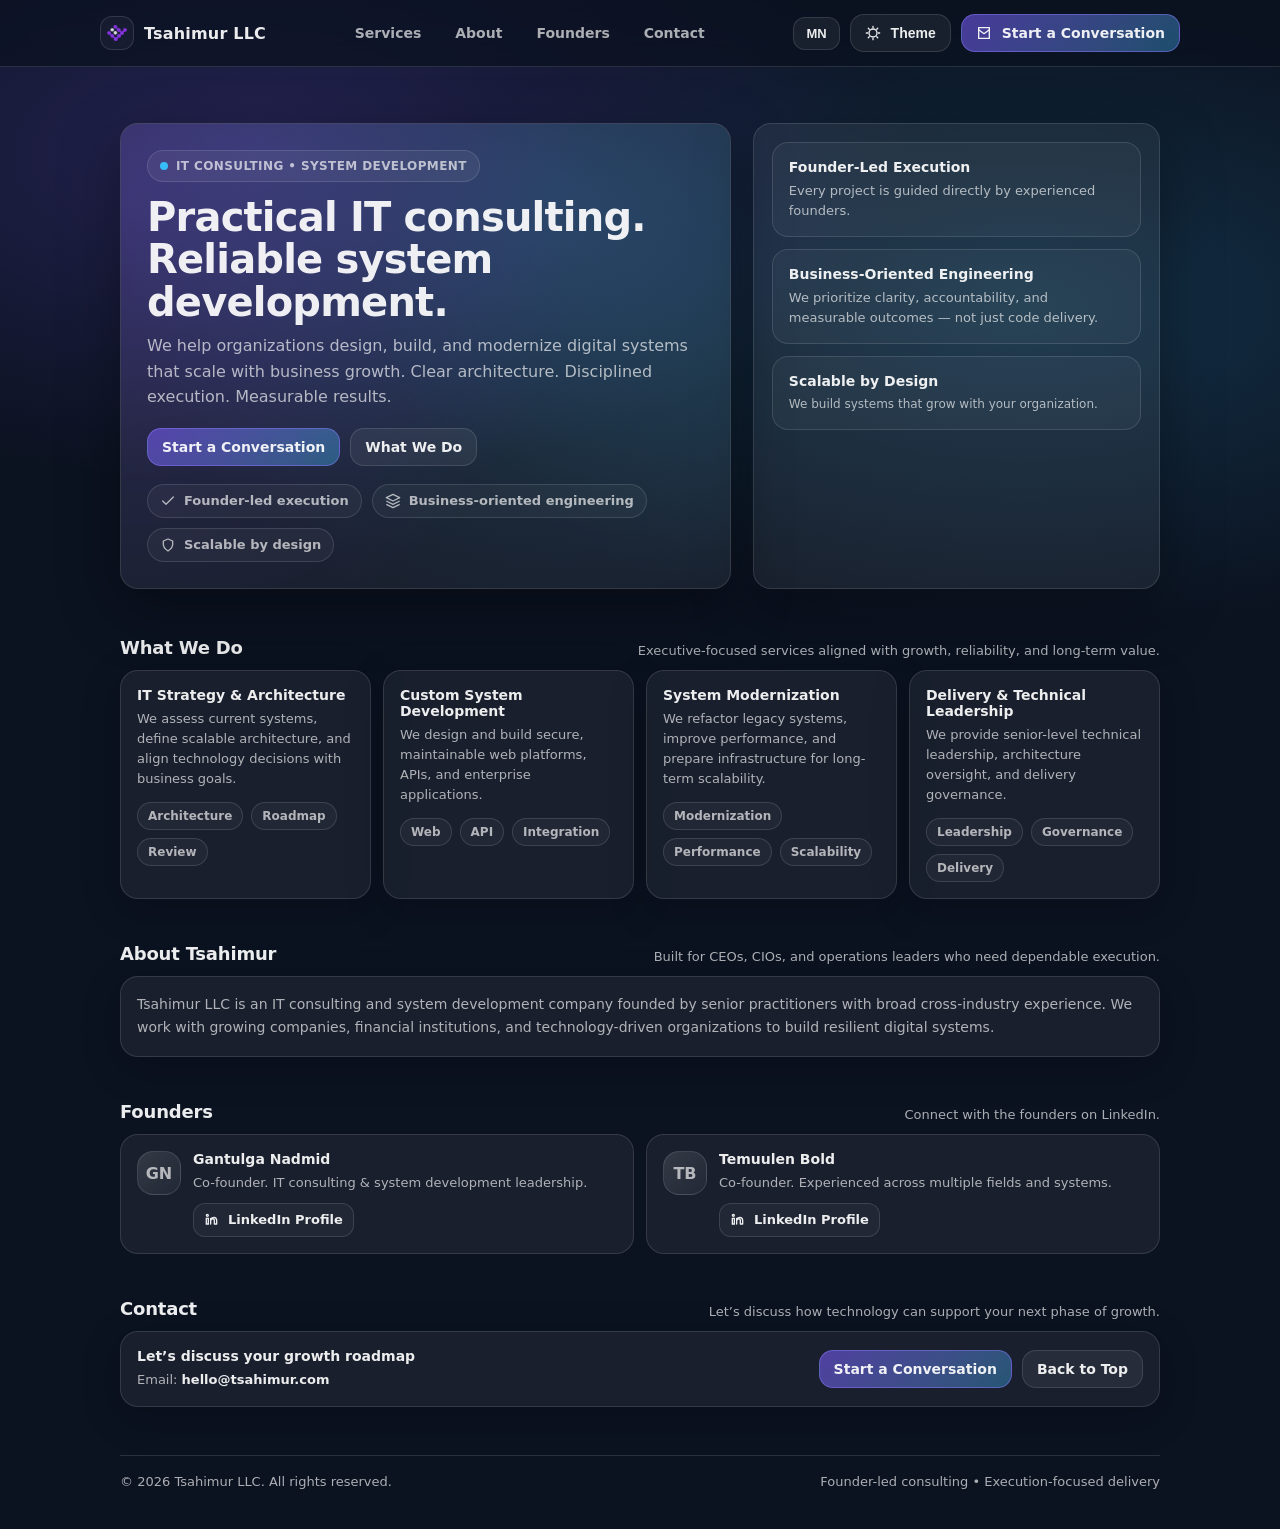
==== index.html @ 47e29645 "chore: simplify contact section to email-only" ====
<!doctype html>
<html lang="en">
<head>
  <meta charset="utf-8" />
  <meta name="viewport" content="width=device-width,initial-scale=1" />
  <title>Tsahimur LLC — IT Consulting & System Development</title>
  <meta name="description" content="Practical IT consulting and reliable system development. We design, build, and modernize scalable digital systems with disciplined execution." />
  <meta name="theme-color" content="#0b1220" />
  <meta name="author" content="Tsahimur LLC" />
  <meta name="robots" content="index,follow" />
  <meta name="referrer" content="strict-origin-when-cross-origin" />

  <script>
    window.SITE_URL = "https://tsahimur.mn";
  </script>

  <meta name="keywords" content="IT consulting, system development, software architecture, web development, API integration, DevOps, Mongolia" />
  <link rel="canonical" href="https://tsahimur.mn/" />
  <link rel="alternate" hreflang="en" href="https://tsahimur.mn/?lang=en" />
  <link rel="alternate" hreflang="mn" href="https://tsahimur.mn/?lang=mn" />
  <link rel="alternate" hreflang="x-default" href="https://tsahimur.mn/?lang=en" />

  <!-- Favicons (place files in /assets/favicons/) -->
  <link rel="icon" type="image/png" sizes="16x16" href="assets/favicons/favicon-16.png">
  <link rel="icon" type="image/png" sizes="32x32" href="assets/favicons/favicon-32.png">
  <link rel="icon" type="image/png" sizes="48x48" href="assets/favicons/favicon-48.png">
  <link rel="apple-touch-icon" href="assets/favicons/apple-touch-icon-iphone-60x60.png">
  <link rel="apple-touch-icon" sizes="60x60" href="assets/favicons/apple-touch-icon-ipad-76x76.png">
  <link rel="apple-touch-icon" sizes="114x114" href="assets/favicons/apple-touch-icon-iphone-retina-120x120.png">
  <link rel="apple-touch-icon" sizes="144x144" href="assets/favicons/apple-touch-icon-ipad-retina-152x152.png">
  <link rel="manifest" href="assets/favicons/site.webmanifest">

  <!-- Open Graph / Social Sharing -->
  <meta property="og:title" content="Tsahimur LLC — IT Consulting & System Development" />
  <meta property="og:description" content="Practical IT consulting and reliable system development. Scalable systems, disciplined execution, measurable outcomes." />
  <meta property="og:type" content="website" />
  <meta property="og:site_name" content="Tsahimur LLC" />
  <meta property="og:locale" content="en_US" />
  <meta property="og:locale:alternate" content="mn_MN" />
  <meta property="og:url" content="https://tsahimur.mn/" />
  <meta property="og:image" content="https://tsahimur.mn/assets/tsahimur_logo_transparent.png" />
    <meta property="og:image:alt" content="Tsahimur LLC logo for social sharing previews" />

  <!-- Twitter / X card -->
  <meta name="twitter:card" content="summary_large_image" />
  <meta name="twitter:title" content="Tsahimur LLC — IT Consulting & System Development" />
  <meta name="twitter:description" content="Practical IT consulting and reliable system development." />
  <meta name="twitter:image" content="https://tsahimur.mn/assets/tsahimur_logo_transparent.png" />
  <meta name="twitter:image:alt" content="Tsahimur LLC logo for social sharing previews" />

  <script type="application/ld+json">
  {
    "@context": "https://schema.org",
    "@type": "Organization",
    "name": "Tsahimur LLC",
    "url": "https://tsahimur.mn/",
    "logo": "https://tsahimur.mn/assets/tsahimur_logo_transparent.png",
    "description": "IT consulting and system development company providing architecture, delivery, modernization, and implementation services.",
    "sameAs": [
      "https://www.linkedin.com/in/gantulga-nadmid/",
      "https://www.linkedin.com/in/temuulen-bold-905349135/"
    ]
  }
  </script>

  <script type="application/ld+json">
  {
    "@context": "https://schema.org",
    "@type": "WebSite",
    "name": "Tsahimur LLC",
    "url": "https://tsahimur.mn/",
    "inLanguage": ["en", "mn"]
  }
  </script>

  <style>
    :root{
      --bg: #0b1220;
      --card: rgba(255,255,255,.06);
      --card2: rgba(255,255,255,.09);
      --text: rgba(255,255,255,.92);
      --muted: rgba(255,255,255,.66);
      --border: rgba(255,255,255,.12);
      --accent: #7c5cff;
      --accent2:#38bdf8;
      --shadow: 0 18px 60px rgba(0,0,0,.35);
      --radius: 18px;
      --max: 1080px;
      --font: ui-sans-serif, system-ui, -apple-system, Segoe UI, Roboto, Helvetica, Arial, "Apple Color Emoji","Segoe UI Emoji";
    }

    [data-theme="light"]{
      --bg: #f7f8fb;
      --card: rgba(10,18,32,.05);
      --card2: rgba(10,18,32,.08);
      --text: rgba(10,18,32,.92);
      --muted: rgba(10,18,32,.62);
      --border: rgba(10,18,32,.12);
      --shadow: 0 18px 60px rgba(10,18,32,.14);
    }

    *{ box-sizing:border-box; }
    html{ scroll-behavior:smooth; }
    body{
      margin:0;
      font-family:var(--font);
      background: radial-gradient(1200px 600px at 20% 10%, rgba(124,92,255,.22), transparent 55%),
                  radial-gradient(1200px 600px at 80% 20%, rgba(56,189,248,.18), transparent 55%),
                  var(--bg);
      color:var(--text);
      min-height:100vh;
    }
    a{ color:inherit; text-decoration:none; }
    .container{ max-width:var(--max); margin:0 auto; padding:0 20px; }

    .nav{
      position:sticky; top:0; z-index:50;
      backdrop-filter: blur(12px);
      background: color-mix(in oklab, var(--bg) 70%, transparent);
      border-bottom: 1px solid var(--border);
    }
    .nav-inner{
      display:flex; align-items:center; justify-content:space-between;
      padding:14px 0;
      gap:16px;
    }
    .brand{
      display:flex; align-items:center; gap:10px;
      font-weight:700; letter-spacing:.2px;
    }
    .brand img{
      width:34px; height:34px;
      object-fit:contain;
      border-radius:12px;
      background: rgba(255,255,255,.04);
      border:1px solid var(--border);
      padding:6px;
    }

    .nav-links{
      display:flex; align-items:center; gap:14px;
      color:var(--muted);
      font-weight:600;
      font-size:14px;
    }
    .nav-links a{ padding:8px 10px; border-radius:12px; }
    .nav-links a:hover{ background: var(--card); color:var(--text); }
    .nav-actions{ display:flex; align-items:center; gap:10px; }

    .btn{
      display:inline-flex; align-items:center; justify-content:center;
      padding:10px 14px;
      border-radius:14px;
      border:1px solid var(--border);
      background: var(--card);
      color:var(--text);
      font-weight:700;
      font-size:14px;
      gap:10px;
      cursor:pointer;
      transition: transform .12s ease, background .12s ease, border-color .12s ease;
      user-select:none;
      white-space:nowrap;
    }
    .btn:hover{ transform: translateY(-1px); background: var(--card2); }
    .btn.primary{
      border-color: color-mix(in oklab, var(--accent) 40%, var(--border));
      background: linear-gradient(135deg, color-mix(in oklab, var(--accent) 55%, transparent), color-mix(in oklab, var(--accent2) 35%, transparent));
    }
    .btn.primary:hover{ border-color: color-mix(in oklab, var(--accent) 60%, var(--border)); }
    .btn.small{ padding:8px 12px; font-size:13px; border-radius:12px; }

    .icon{ width:16px; height:16px; display:inline-block; }

    .hero{ padding:56px 0 26px; }
    .hero-grid{
      display:grid;
      grid-template-columns: 1.2fr .8fr;
      gap:22px;
      align-items:stretch;
    }
    .panel{
      background: var(--card);
      border:1px solid var(--border);
      border-radius: var(--radius);
      box-shadow: var(--shadow);
    }
    .hero-main{ padding:26px; position:relative; overflow:hidden; }
    .hero-main:before{
      content:""; position:absolute; inset:-40%;
      background: radial-gradient(circle at 25% 25%, rgba(124,92,255,.22), transparent 45%),
                  radial-gradient(circle at 65% 35%, rgba(56,189,248,.16), transparent 50%);
      transform: rotate(-10deg);
      pointer-events:none;
    }
    .hero-main > *{ position:relative; }
    .kicker{
      display:inline-flex; align-items:center; gap:8px;
      padding:8px 12px;
      background: rgba(255,255,255,.06);
      border:1px solid var(--border);
      border-radius: 999px;
      color: var(--muted);
      font-weight:700;
      font-size:12px;
      letter-spacing:.4px;
      text-transform:uppercase;
    }
    h1{
      margin:14px 0 10px;
      font-size:40px;
      line-height:1.06;
      letter-spacing:-.8px;
    }
    .sub{
      color:var(--muted);
      font-size:16px;
      line-height:1.6;
      margin:0 0 18px;
      max-width: 62ch;
    }
    .hero-ctas{ display:flex; gap:10px; flex-wrap:wrap; margin-top:18px; }
    .meta{
      display:flex; gap:10px; flex-wrap:wrap;
      margin-top:18px;
      color:var(--muted);
      font-weight:600;
      font-size:13px;
    }
    .chip{
      display:inline-flex; gap:8px; align-items:center;
      padding:8px 12px;
      border:1px solid var(--border);
      background: rgba(255,255,255,.04);
      border-radius: 999px;
    }
    .hero-side{ padding:18px; display:flex; flex-direction:column; gap:12px; }
    .stat{
      padding:16px;
      border-radius: 16px;
      border:1px solid var(--border);
      background: rgba(255,255,255,.04);
    }
    .stat b{ font-size:14px; display:block; margin-bottom:6px; }
    .stat p{ margin:0; color:var(--muted); font-size:13px; line-height:1.5; }
    .stat .small{ font-size:12px; }

    section{ padding:22px 0; }
    .section-head{
      display:flex; align-items:flex-end; justify-content:space-between; gap:12px;
      margin-bottom:12px;
    }
    .section-title{ font-size:18px; margin:0; letter-spacing:-.2px; }
    .section-note{ color:var(--muted); font-size:13px; margin:0; max-width: 64ch; }

    .grid-3{
      display:grid;
      grid-template-columns: repeat(4, 1fr);
      gap:12px;
    }
    .card{
      padding:16px;
      border-radius: 18px;
      border:1px solid var(--border);
      background: var(--card);
      box-shadow: 0 10px 40px rgba(0,0,0,.18);
    }
    .card h3{ margin:0 0 6px; font-size:14px; }
    .card p{ margin:0; color:var(--muted); font-size:13px; line-height:1.55; }
    .card .tagrow{ display:flex; flex-wrap:wrap; gap:8px; margin-top:12px; }
    .tag{
      padding:6px 10px;
      border:1px solid var(--border);
      background: rgba(255,255,255,.04);
      border-radius: 999px;
      color:var(--muted);
      font-size:12px;
      font-weight:700;
    }

    .founders{
      display:grid;
      grid-template-columns: 1fr 1fr;
      gap:12px;
    }
    .person{
      display:flex; gap:12px; align-items:flex-start;
      padding:16px;
      border-radius: 18px;
      border:1px solid var(--border);
      background: var(--card);
    }
    .avatar{
      width:44px; height:44px;
      border-radius: 16px;
      background: linear-gradient(135deg, rgba(255,255,255,.12), rgba(255,255,255,.04));
      border:1px solid var(--border);
      display:flex; align-items:center; justify-content:center;
      font-weight:900;
      color:var(--muted);
      flex:0 0 auto;
    }
    .person h4{ margin:0; font-size:14px; }
    .person p{ margin:6px 0 10px; color:var(--muted); font-size:13px; line-height:1.5; }
    .person a.link{
      display:inline-flex; align-items:center; gap:8px;
      color: var(--text);
      font-weight:800;
      font-size:13px;
      padding:8px 10px;
      border-radius: 12px;
      border:1px solid var(--border);
      background: rgba(255,255,255,.04);
    }
    .person a.link:hover{ background: rgba(255,255,255,.07); }

    footer{ padding:26px 0 40px; color:var(--muted); font-size:13px; }
    .foot{
      display:flex; align-items:center; justify-content:space-between; gap:14px;
      border-top:1px solid var(--border);
      padding-top:18px;
      flex-wrap:wrap;
    }

    @media (max-width: 920px){ .hero-grid{ grid-template-columns: 1fr; } }
    @media (max-width: 780px){
      h1{ font-size:34px; }
      .grid-3{ grid-template-columns: 1fr; }
      .founders{ grid-template-columns: 1fr; }
      .nav-links{ display:none; }
    }
  </style>
</head>

<body>
  <header class="nav">
    <div class="container nav-inner">
      <a class="brand" href="#top" aria-label="Tsahimur home">
        <img src="assets/tsahimur_logo_transparent.png" alt="Tsahimur logo">
        <span data-i18n="brand">Tsahimur LLC</span>
      </a>

      <nav class="nav-links" aria-label="Primary">
        <a href="#services" data-i18n="nav_services">Services</a>
        <a href="#about" data-i18n="nav_about">About</a>
        <a href="#founders" data-i18n="nav_founders">Founders</a>
        <a href="#contact" data-i18n="nav_contact">Contact</a>
      </nav>

      <div class="nav-actions">
        <button class="btn small" id="langBtn" type="button" aria-label="Toggle language">
          <span id="langLabel">MN</span>
        </button>

        <button class="btn" id="themeBtn" type="button" aria-label="Toggle theme">
          <svg class="icon" viewBox="0 0 24 24" fill="none" aria-hidden="true">
            <path d="M12 18a6 6 0 1 0 0-12 6 6 0 0 0 0 12Z" stroke="currentColor" stroke-width="2"/>
            <path d="M12 2v2M12 20v2M4.93 4.93l1.41 1.41M17.66 17.66l1.41 1.41M2 12h2M20 12h2M4.93 19.07l1.41-1.41M17.66 6.34l1.41-1.41" stroke="currentColor" stroke-width="2" stroke-linecap="round"/>
          </svg>
          <span data-i18n="theme">Theme</span>
        </button>

        <a class="btn primary" href="#contact">
          <svg class="icon" viewBox="0 0 24 24" fill="none" aria-hidden="true">
            <path d="M4 4h16v16H4V4Z" stroke="currentColor" stroke-width="2"/>
            <path d="m4 7 8 6 8-6" stroke="currentColor" stroke-width="2" stroke-linecap="round" stroke-linejoin="round"/>
          </svg>
          <span data-i18n="start_project">Start a Project</span>
        </a>
      </div>
    </div>
  </header>

  <main id="top" class="container">
    <div class="hero">
      <div class="hero-grid">
        <div class="panel hero-main">
          <span class="kicker">
            <span style="width:8px;height:8px;border-radius:50%;background:var(--accent2);display:inline-block"></span>
            <span data-i18n="kicker">IT Consulting • System Development</span>
          </span>

          <h1 data-i18n="h1">Build reliable systems that scale with your business.</h1>
          <p class="sub" data-i18n="sub">
            Tsahimur LLC helps teams design, modernize, and deliver software—clean architecture, strong execution,
            and measurable outcomes.
          </p>

          <div class="hero-ctas">
            <a class="btn primary" href="#contact" data-i18n="cta_contact">Contact Us</a>
            <a class="btn" href="#services" data-i18n="cta_services">Explore Services</a>
          </div>

          <div class="meta" aria-label="Highlights">
            <span class="chip">
              <svg class="icon" viewBox="0 0 24 24" fill="none" aria-hidden="true">
                <path d="M20 6 9 17l-5-5" stroke="currentColor" stroke-width="2" stroke-linecap="round" stroke-linejoin="round"/>
              </svg>
              <span data-i18n="chip_delivery">End-to-end delivery</span>
            </span>
            <span class="chip">
              <svg class="icon" viewBox="0 0 24 24" fill="none" aria-hidden="true">
                <path d="M12 2 2 7l10 5 10-5-10-5Z" stroke="currentColor" stroke-width="2" stroke-linejoin="round"/>
                <path d="M2 17l10 5 10-5" stroke="currentColor" stroke-width="2" stroke-linejoin="round"/>
                <path d="M2 12l10 5 10-5" stroke="currentColor" stroke-width="2" stroke-linejoin="round"/>
              </svg>
              <span data-i18n="chip_modern">Modern tech stack</span>
            </span>
            <span class="chip">
              <svg class="icon" viewBox="0 0 24 24" fill="none" aria-hidden="true">
                <path d="M12 21s7-4.35 7-10V6l-7-3-7 3v5c0 5.65 7 10 7 10Z" stroke="currentColor" stroke-width="2" stroke-linejoin="round"/>
              </svg>
              <span data-i18n="chip_security">Security-minded</span>
            </span>
          </div>
        </div>

        <aside class="panel hero-side" aria-label="Value points">
          <div class="stat">
            <b data-i18n="stat1_title">Consulting that unblocks delivery</b>
            <p data-i18n="stat1_desc">Architecture review, roadmap planning, and pragmatic guidance to ship faster with fewer surprises.</p>
          </div>
          <div class="stat">
            <b data-i18n="stat2_title">System development you can maintain</b>
            <p data-i18n="stat2_desc">Well-structured codebases, documentation, tests, and CI/CD—built for long-term ownership.</p>
          </div>
          <div class="stat">
            <b data-i18n="stat3_title">Strong leadership, broad experience</b>
            <p class="small" data-i18n="stat3_desc">Founded by senior practitioners with experience across multiple industries and systems.</p>
          </div>
        </aside>
      </div>
    </div>

    <section id="services">
      <div class="section-head">
        <h2 class="section-title" data-i18n="services_title">Services</h2>
        <p class="section-note" data-i18n="services_note">Small, focused offerings that cover strategy → delivery → ongoing support.</p>
      </div>

      <div class="grid-3">
        <div class="card">
          <h3 data-i18n="svc1_title">IT Consulting & Architecture</h3>
          <p data-i18n="svc1_desc">System design, audits, modernization plans, and technical leadership for teams and stakeholders.</p>
          <div class="tagrow">
            <span class="tag" data-i18n="tag_arch">Architecture</span>
            <span class="tag" data-i18n="tag_roadmap">Roadmap</span>
            <span class="tag" data-i18n="tag_review">Review</span>
          </div>
        </div>

        <div class="card">
          <h3 data-i18n="svc2_title">System Development</h3>
          <p data-i18n="svc2_desc">Web platforms, APIs, integrations, and internal tools—implemented with clean, scalable patterns.</p>
          <div class="tagrow">
            <span class="tag" data-i18n="tag_web">Web</span>
            <span class="tag" data-i18n="tag_api">API</span>
            <span class="tag" data-i18n="tag_integration">Integration</span>
          </div>
        </div>

        <div class="card">
          <h3 data-i18n="svc3_title">System Modernization</h3>
          <p data-i18n="svc3_desc">We refactor legacy systems, improve performance, and prepare infrastructure for long-term scalability.</p>
          <div class="tagrow">
            <span class="tag" data-i18n="tag_modernization">Modernization</span>
            <span class="tag" data-i18n="tag_performance">Performance</span>
            <span class="tag" data-i18n="tag_scalability">Scalability</span>
          </div>
        </div>

        <div class="card">
          <h3 data-i18n="svc4_title">Delivery & Technical Leadership</h3>
          <p data-i18n="svc4_desc">We provide senior-level technical leadership, architecture oversight, and delivery governance.</p>
          <div class="tagrow">
            <span class="tag" data-i18n="tag_leadership">Leadership</span>
            <span class="tag" data-i18n="tag_governance">Governance</span>
            <span class="tag" data-i18n="tag_delivery">Delivery</span>
          </div>
        </div>
      </div>
    </section>

    <section id="about">
      <div class="section-head">
        <h2 class="section-title" data-i18n="about_title">About Tsahimur</h2>
        <p class="section-note" data-i18n="about_note">We work best with teams that value clarity, accountability, and engineering discipline.</p>
      </div>

      <div class="card">
        <p style="margin:0;color:var(--muted);line-height:1.7;font-size:14px" data-i18n="about_body">
          Tsahimur LLC is an IT consulting and system development company. We help clients turn business needs into
          well-designed, production-ready software. Our approach emphasizes pragmatic architecture, measurable delivery,
          and maintainable systems.
        </p>
      </div>
    </section>

    <section id="founders">
      <div class="section-head">
        <h2 class="section-title" data-i18n="founders_title">Founders</h2>
        <p class="section-note" data-i18n="founders_note">Connect with the founders on LinkedIn.</p>
      </div>

      <div class="founders">
        <div class="person">
          <div class="avatar" aria-hidden="true">GN</div>
          <div>
            <h4>Gantulga Nadmid</h4>
            <p data-i18n="gn_desc">Co-founder. IT consulting & system development leadership.</p>
            <a class="link" href="https://www.linkedin.com/in/gantulga-nadmid/" target="_blank" rel="noopener noreferrer">
              <svg class="icon" viewBox="0 0 24 24" fill="none" aria-hidden="true">
                <path d="M6.5 9.5V18H3.5V9.5h3Z" stroke="currentColor" stroke-width="2"/>
                <path d="M5 6.5a1.5 1.5 0 1 0 0-3 1.5 1.5 0 0 0 0 3Z" stroke="currentColor" stroke-width="2"/>
                <path d="M10 18v-4.4c0-2.3 1.2-3.5 3-3.5 1.7 0 2.5 1.2 2.5 3.1V18H19V12.8C19 9.9 17.4 8 14.7 8 12.9 8 11.7 9 11.2 9.8V9.5H10V18Z" stroke="currentColor" stroke-width="2" stroke-linejoin="round"/>
              </svg>
              <span data-i18n="linkedin">LinkedIn Profile</span>
            </a>
          </div>
        </div>

        <div class="person">
          <div class="avatar" aria-hidden="true">TB</div>
          <div>
            <h4>Temuulen Bold</h4>
            <p data-i18n="tb_desc">Co-founder. Experienced across multiple fields and systems.</p>
            <a class="link" href="https://www.linkedin.com/in/temuulen-bold-905349135/" target="_blank" rel="noopener noreferrer">
              <svg class="icon" viewBox="0 0 24 24" fill="none" aria-hidden="true">
                <path d="M6.5 9.5V18H3.5V9.5h3Z" stroke="currentColor" stroke-width="2"/>
                <path d="M5 6.5a1.5 1.5 0 1 0 0-3 1.5 1.5 0 0 0 0 3Z" stroke="currentColor" stroke-width="2"/>
                <path d="M10 18v-4.4c0-2.3 1.2-3.5 3-3.5 1.7 0 2.5 1.2 2.5 3.1V18H19V12.8C19 9.9 17.4 8 14.7 8 12.9 8 11.7 9 11.2 9.8V9.5H10V18Z" stroke="currentColor" stroke-width="2" stroke-linejoin="round"/>
              </svg>
              <span data-i18n="linkedin">LinkedIn Profile</span>
            </a>
          </div>
        </div>
      </div>
    </section>

    <section id="contact">
      <div class="section-head">
        <h2 class="section-title" data-i18n="contact_title">Contact</h2>
        <p class="section-note" data-i18n="contact_note">Replace the placeholders below with your real email/phone when ready.</p>
      </div>

      <div class="card" style="display:flex;flex-wrap:wrap;gap:12px;align-items:center;justify-content:space-between">
        <div style="min-width:260px">
          <h3 style="margin:0 0 6px;font-size:14px" data-i18n="contact_card_title">Let’s talk about your project</h3>
          <p style="margin:0;color:var(--muted);font-size:13px;line-height:1.55">
            <span data-i18n="contact_email_label">Email</span>:
            <span style="color:var(--text);font-weight:800">hello@tsahimur.com</span>
          </p>
        </div>
        <div style="display:flex;gap:10px;flex-wrap:wrap">
          <a class="btn primary" href="mailto:hello@tsahimur.com?subject=Project%20Inquiry%20—%20Tsahimur%20LLC" data-i18n="email_us">Email Us</a>
          <a class="btn" href="#top" data-i18n="back_top">Back to Top</a>
        </div>
      </div>
    </section>

    <footer>
      <div class="foot">
        <div>© <span id="year"></span> <span data-i18n="brand">Tsahimur LLC</span>. <span data-i18n="rights">All rights reserved.</span></div>
        <div style="display:flex;gap:10px;align-items:center">
          <span style="color:var(--muted)" data-i18n="foot_note">Minimal SPA • Static Hosting Ready</span>
        </div>
      </div>
    </footer>
  </main>

  <script>
    // Year
    document.getElementById("year").textContent = new Date().getFullYear();

    // Theme toggle (persisted)
    const root = document.documentElement;
    const themeBtn = document.getElementById("themeBtn");
    const savedTheme = localStorage.getItem("tsahimur_theme");
    if (savedTheme === "light") root.setAttribute("data-theme", "light");

    themeBtn.addEventListener("click", () => {
      const isLight = root.getAttribute("data-theme") === "light";
      if (isLight) {
        root.removeAttribute("data-theme");
        localStorage.setItem("tsahimur_theme", "dark");
      } else {
        root.setAttribute("data-theme", "light");
        localStorage.setItem("tsahimur_theme", "light");
      }
    });


    function setOrCreateMeta(selector, attr, value) {
      let el = document.querySelector(selector);
      if (!el) {
        el = document.createElement("meta");
        if (selector.includes('property=')) {
          el.setAttribute("property", selector.match(/property="([^"]+)"/)[1]);
        } else if (selector.includes('name=')) {
          el.setAttribute("name", selector.match(/name="([^"]+)"/)[1]);
        }
        document.head.appendChild(el);
      }
      el.setAttribute(attr, value);
    }

    function setLinkRel(rel, hreflang, href) {
      const selector = hreflang
        ? `link[rel="${rel}"][hreflang="${hreflang}"]`
        : `link[rel="${rel}"]`;
      let el = document.querySelector(selector);
      if (!el) {
        el = document.createElement("link");
        el.setAttribute("rel", rel);
        if (hreflang) el.setAttribute("hreflang", hreflang);
        document.head.appendChild(el);
      }
      el.setAttribute("href", href);
    }

    function applySeoForLang(lang) {
      const base = (window.SITE_URL || "https://tsahimur.mn").replace(/\/+$/, "");
      const home = `${base}/`;
      const seo = {
        en: {
          htmlLang: "en",
          ogLocale: "en_US",
          title: "Tsahimur LLC — IT Consulting & System Development",
          desc: "Practical IT consulting and reliable system development. We design, build, and modernize scalable digital systems with disciplined execution.",
          url: `${home}?lang=en`
        },
        mn: {
          htmlLang: "mn",
          ogLocale: "mn_MN",
          title: "Tsahimur LLC — IT зөвлөх үйлчилгээ ба систем хөгжүүлэлт",
          desc: "Практик IT зөвлөх үйлчилгээ, найдвартай систем хөгжүүлэлт. Бид тэлэх боломжтой дижитал системийг төлөвлөж, хөгжүүлж, шинэчилнэ.",
          url: `${home}?lang=mn`
        }
      };

      const cfg = seo[lang] || seo.en;
      document.documentElement.lang = cfg.htmlLang;
      document.title = cfg.title;
      setOrCreateMeta('meta[name="description"]', "content", cfg.desc);
      setOrCreateMeta('meta[property="og:title"]', "content", cfg.title);
      setOrCreateMeta('meta[property="og:description"]', "content", cfg.desc);
      setOrCreateMeta('meta[property="og:url"]', "content", cfg.url);
      setOrCreateMeta('meta[property="og:locale"]', "content", cfg.ogLocale);
      setOrCreateMeta('meta[name="twitter:title"]', "content", cfg.title);
      setOrCreateMeta('meta[name="twitter:description"]', "content", cfg.desc);
      setLinkRel("canonical", null, home);
      setLinkRel("alternate", "en", `${home}?lang=en`);
      setLinkRel("alternate", "mn", `${home}?lang=mn`);
      setLinkRel("alternate", "x-default", `${home}?lang=en`);
    }

    function getLangFromUrl() {
      const params = new URLSearchParams(window.location.search);
      const lang = (params.get("lang") || "").toLowerCase();
      return lang === "en" || lang === "mn" ? lang : null;
    }

    // Content dictionary for all editable website copy (EN/MN).
    // If you want to update wording, do it here and keep keys unchanged.
    const i18n = {
      en: {
        // Navigation + Hero
        brand: "Tsahimur LLC",
        nav_services: "Services",
        nav_about: "About",
        nav_founders: "Founders",
        nav_contact: "Contact",
        theme: "Theme",
        start_project: "Start a Conversation",
        kicker: "IT Consulting • System Development",
        h1: "Practical IT consulting. Reliable system development.",
        sub: "We help organizations design, build, and modernize digital systems that scale with business growth. Clear architecture. Disciplined execution. Measurable results.",
        cta_contact: "Start a Conversation",
        cta_services: "What We Do",
        chip_delivery: "Founder-led execution",
        chip_modern: "Business-oriented engineering",
        chip_security: "Scalable by design",
        stat1_title: "Founder-Led Execution",
        stat1_desc: "Every project is guided directly by experienced founders.",
        stat2_title: "Business-Oriented Engineering",
        stat2_desc: "We prioritize clarity, accountability, and measurable outcomes — not just code delivery.",
        stat3_title: "Scalable by Design",
        stat3_desc: "We build systems that grow with your organization.",
        // Services
        services_title: "What We Do",
        services_note: "Executive-focused services aligned with growth, reliability, and long-term value.",
        svc1_title: "IT Strategy & Architecture",
        svc1_desc: "We assess current systems, define scalable architecture, and align technology decisions with business goals.",
        svc2_title: "Custom System Development",
        svc2_desc: "We design and build secure, maintainable web platforms, APIs, and enterprise applications.",
        svc3_title: "System Modernization",
        svc3_desc: "We refactor legacy systems, improve performance, and prepare infrastructure for long-term scalability.",
        tag_arch: "Architecture",
        tag_roadmap: "Roadmap",
        tag_review: "Review",
        tag_web: "Web",
        tag_api: "API",
        tag_integration: "Integration",
        tag_modernization: "Modernization",
        tag_performance: "Performance",
        tag_scalability: "Scalability",
        tag_leadership: "Leadership",
        tag_governance: "Governance",
        tag_delivery: "Delivery",
        svc4_title: "Delivery & Technical Leadership",
        svc4_desc: "We provide senior-level technical leadership, architecture oversight, and delivery governance.",
        // About + Founders
        about_title: "About Tsahimur",
        about_note: "Built for CEOs, CIOs, and operations leaders who need dependable execution.",
        about_body: "Tsahimur LLC is an IT consulting and system development company founded by senior practitioners with broad cross-industry experience. We work with growing companies, financial institutions, and technology-driven organizations to build resilient digital systems.",
        founders_title: "Founders",
        founders_note: "Connect with the founders on LinkedIn.",
        gn_desc: "Co-founder. IT consulting & system development leadership.",
        tb_desc: "Co-founder. Experienced across multiple fields and systems.",
        linkedin: "LinkedIn Profile",
        // Contact + Footer
        contact_title: "Contact",
        contact_note: "Let’s discuss how technology can support your next phase of growth.",
        contact_card_title: "Let’s discuss your growth roadmap",
        contact_email_label: "Email",
        email_us: "Start a Conversation",
        back_top: "Back to Top",
        rights: "All rights reserved.",
        foot_note: "Founder-led consulting • Execution-focused delivery"
      },
      mn: {
        // Navigation + Hero
        brand: "Tsahimur LLC",
        nav_services: "Үйлчилгээ",
        nav_about: "Бидний тухай",
        nav_founders: "Үүсгэн байгуулагчид",
        nav_contact: "Холбоо барих",
        theme: "Загвар",
        start_project: "Холбоо барих",
        kicker: "IT зөвлөх үйлчилгээ • Систем хөгжүүлэлт",
        h1: "Практик IT зөвлөх үйлчилгээ. Найдвартай систем хөгжүүлэлт.",
        sub: "Бид байгууллагуудад бизнесийн өсөлтийг дагаж тэлэх дижитал системийг төлөвлөх, хөгжүүлэх, шинэчлэхэд дэмжлэг үзүүлдэг. Тодорхой архитектур. Сахилга баттай гүйцэтгэл. Хэмжигдэхүйц үр дүн.",
        cta_contact: "Холбоо барих",
        cta_services: "Үйлчилгээ",
        chip_delivery: "Үүсгэн байгуулагчийн шууд оролцоо",
        chip_modern: "Бизнес төвтэй инженерчлэл",
        chip_security: "Тэлэх боломжтой архитектур",
        stat1_title: "Үүсгэн байгуулагчийн шууд оролцоо",
        stat1_desc: "Төсөл бүрийг туршлагатай үүсгэн байгуулагчид өөрсдөө удирдана.",
        stat2_title: "Бизнес төвтэй инженерчлэл",
        stat2_desc: "Зөвхөн код биш — тодорхой байдал, хариуцлага, хэмжигдэхүйц үр дүнд төвлөрнө.",
        stat3_title: "Тэлэх боломжтой архитектур",
        stat3_desc: "Байгууллагын өсөлтийг дагаж хөгжих системийг бүтээнэ.",
        // Services
        services_title: "Үйлчилгээ",
        services_note: "Удирдлагын түвшинд ойлгомжтой, өсөлт ба найдвартай ажиллагаанд чиглэсэн үйлчилгээ.",
        svc1_title: "IT зөвлөх үйлчилгээ & Архитектур",
        svc1_desc: "Одоогийн системийг үнэлж, тэлэх боломжтой архитектур тодорхойлж, технологийн шийдвэрийг бизнесийн зорилготой уялдуулна.",
        svc2_title: "Систем хөгжүүлэлт",
        svc2_desc: "Аюулгүй, арчилж хөгжүүлэх боломжтой вэб платформ, API болон байгууллагын системийг төлөвлөж, хэрэгжүүлнэ.",
        svc3_title: "Системийн шинэчлэл",
        svc3_desc: "Хуучин системийг сайжруулж, гүйцэтгэлийг нэмэгдүүлж, урт хугацаанд тэлэхэд бэлтгэнэ.",
        tag_arch: "Архитектур",
        tag_roadmap: "Замын зураг",
        tag_review: "Үнэлгээ",
        tag_web: "Вэб",
        tag_api: "API",
        tag_integration: "Интеграци",
        tag_modernization: "Шинэчлэл",
        tag_performance: "Гүйцэтгэл",
        tag_scalability: "Тэлэлт",
        tag_leadership: "Манлайлал",
        tag_governance: "Удирдлага",
        tag_delivery: "Хүргэлт",
        svc4_title: "Техникийн манлайлал",
        svc4_desc: "Ахлах түвшний архитектур, техникийн хяналт, хүргэлтийн удирдлагаар дэмжинэ.",
        // About + Founders
        about_title: "Tsahimur тухай",
        about_note: "CEO, CIO болон үйл ажиллагааны удирдлагад ойлгомжтой, найдвартай гүйцэтгэл.",
        about_body: "Tsahimur LLC нь олон салбарын туршлагатай ахлах түвшний мэргэжилтнүүдийн үүсгэн байгуулсан IT зөвлөх үйлчилгээ болон систем хөгжүүлэлтийн компани юм. Бид өсөн тэлж буй байгууллага, санхүүгийн байгууллага, технологид суурилсан компаниудтай хамтран найдвартай дижитал систем бүтээнэ.",
        founders_title: "Үүсгэн байгуулагчид",
        founders_note: "LinkedIn дээр холбогдоорой.",
        gn_desc: "Үүсгэн байгуулагч. IT зөвлөх үйлчилгээ ба систем хөгжүүлэлтийн манлайлал.",
        tb_desc: "Үүсгэн байгуулагч. Олон чиглэл, олон төрлийн систем дээрх туршлагатай.",
        linkedin: "LinkedIn",
        // Contact + Footer
        contact_title: "Холбоо барих",
        contact_note: "Технологи танай байгууллагын дараагийн өсөлтийн үе шатанд хэрхэн дэмжлэг үзүүлэх талаар ярилцъя.",
        contact_card_title: "Өсөлтийн дараагийн алхмаа ярилцъя",
        contact_email_label: "Имэйл",
        email_us: "Холбоо барих",
        back_top: "Дээш буцах",
        rights: "Бүх эрх хуулиар хамгаалагдсан.",
        foot_note: "Үүсгэн байгуулагчийн удирдлага • Үр дүнд чиглэсэн гүйцэтгэл"
      }
    };

    const langBtn = document.getElementById("langBtn");
    const langLabel = document.getElementById("langLabel");

    function applyLang(lang) {
      // Update <html lang="">
      document.documentElement.lang = lang === "mn" ? "mn" : "en";

      // Update toggle label (shows the OTHER language you can switch to)
      langLabel.textContent = (lang === "en") ? "MN" : "EN";

      // Replace all [data-i18n] text
      document.querySelectorAll("[data-i18n]").forEach(el => {
        const key = el.getAttribute("data-i18n");
        const val = i18n[lang]?.[key];
        if (typeof val === "string") el.textContent = val;
      });

      localStorage.setItem("tsahimur_lang", lang);
      applySeoForLang(lang);

      const params = new URLSearchParams(window.location.search);
      params.set("lang", lang);
      history.replaceState(null, "", `${window.location.pathname}?${params.toString()}${window.location.hash}`);
    }

    const urlLang = getLangFromUrl();
    const savedLang = localStorage.getItem("tsahimur_lang") || "en";
    const initialLang = urlLang || savedLang;
    applyLang(initialLang);

    langBtn.addEventListener("click", () => {
      const current = localStorage.getItem("tsahimur_lang") || "en";
      applyLang(current === "en" ? "mn" : "en");
    });

    // Optional: mark active section in URL hash without jump
    const sections = ["services","about","founders","contact"].map(id => document.getElementById(id));
    const obs = new IntersectionObserver((entries) => {
      const visible = entries.filter(e => e.isIntersecting).sort((a,b) => b.intersectionRatio - a.intersectionRatio)[0];
      if (!visible) return;
      history.replaceState(null, "", `${window.location.pathname}${window.location.search}#${visible.target.id}`);
    }, { rootMargin: "-45% 0px -50% 0px", threshold: [0.12, 0.2, 0.35] });

    sections.forEach(s => s && obs.observe(s));
  </script>
</body>
</html>
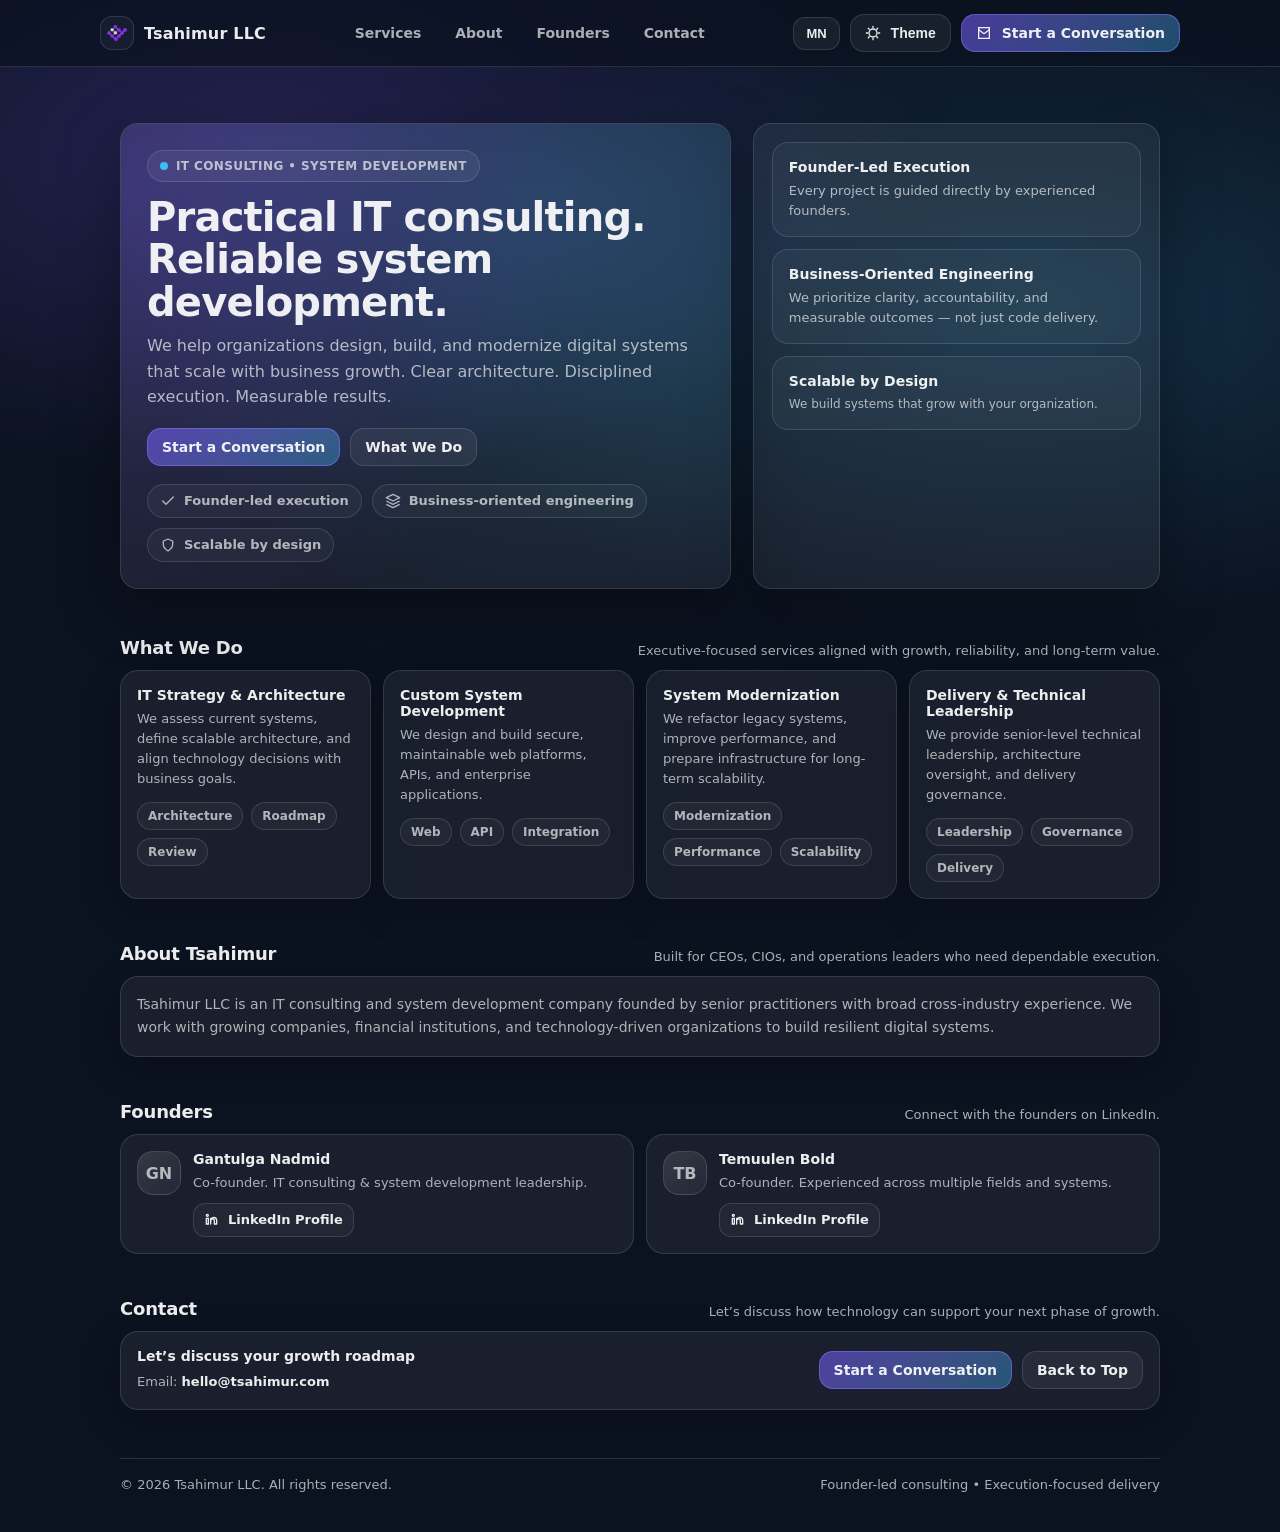
==== commit db1eb33a: "Merge branch 'main' into codex/retrieve-index.html-for-editing-mvpfv5" ====
--- a/index.html
+++ b/index.html
@@ -546,7 +546,7 @@
       <div class="card" style="display:flex;flex-wrap:wrap;gap:12px;align-items:center;justify-content:space-between">
         <div style="min-width:260px">
           <h3 style="margin:0 0 6px;font-size:14px" data-i18n="contact_card_title">Let’s talk about your project</h3>
-          <p style="margin:0;color:var(--muted);font-size:13px;line-height:1.55">
+          <p style="margin:0;color:var(--muted);font-size:13px;line-height:1.8">
             <span data-i18n="contact_email_label">Email</span>:
             <span style="color:var(--text);font-weight:800">hello@tsahimur.com</span>
           </p>
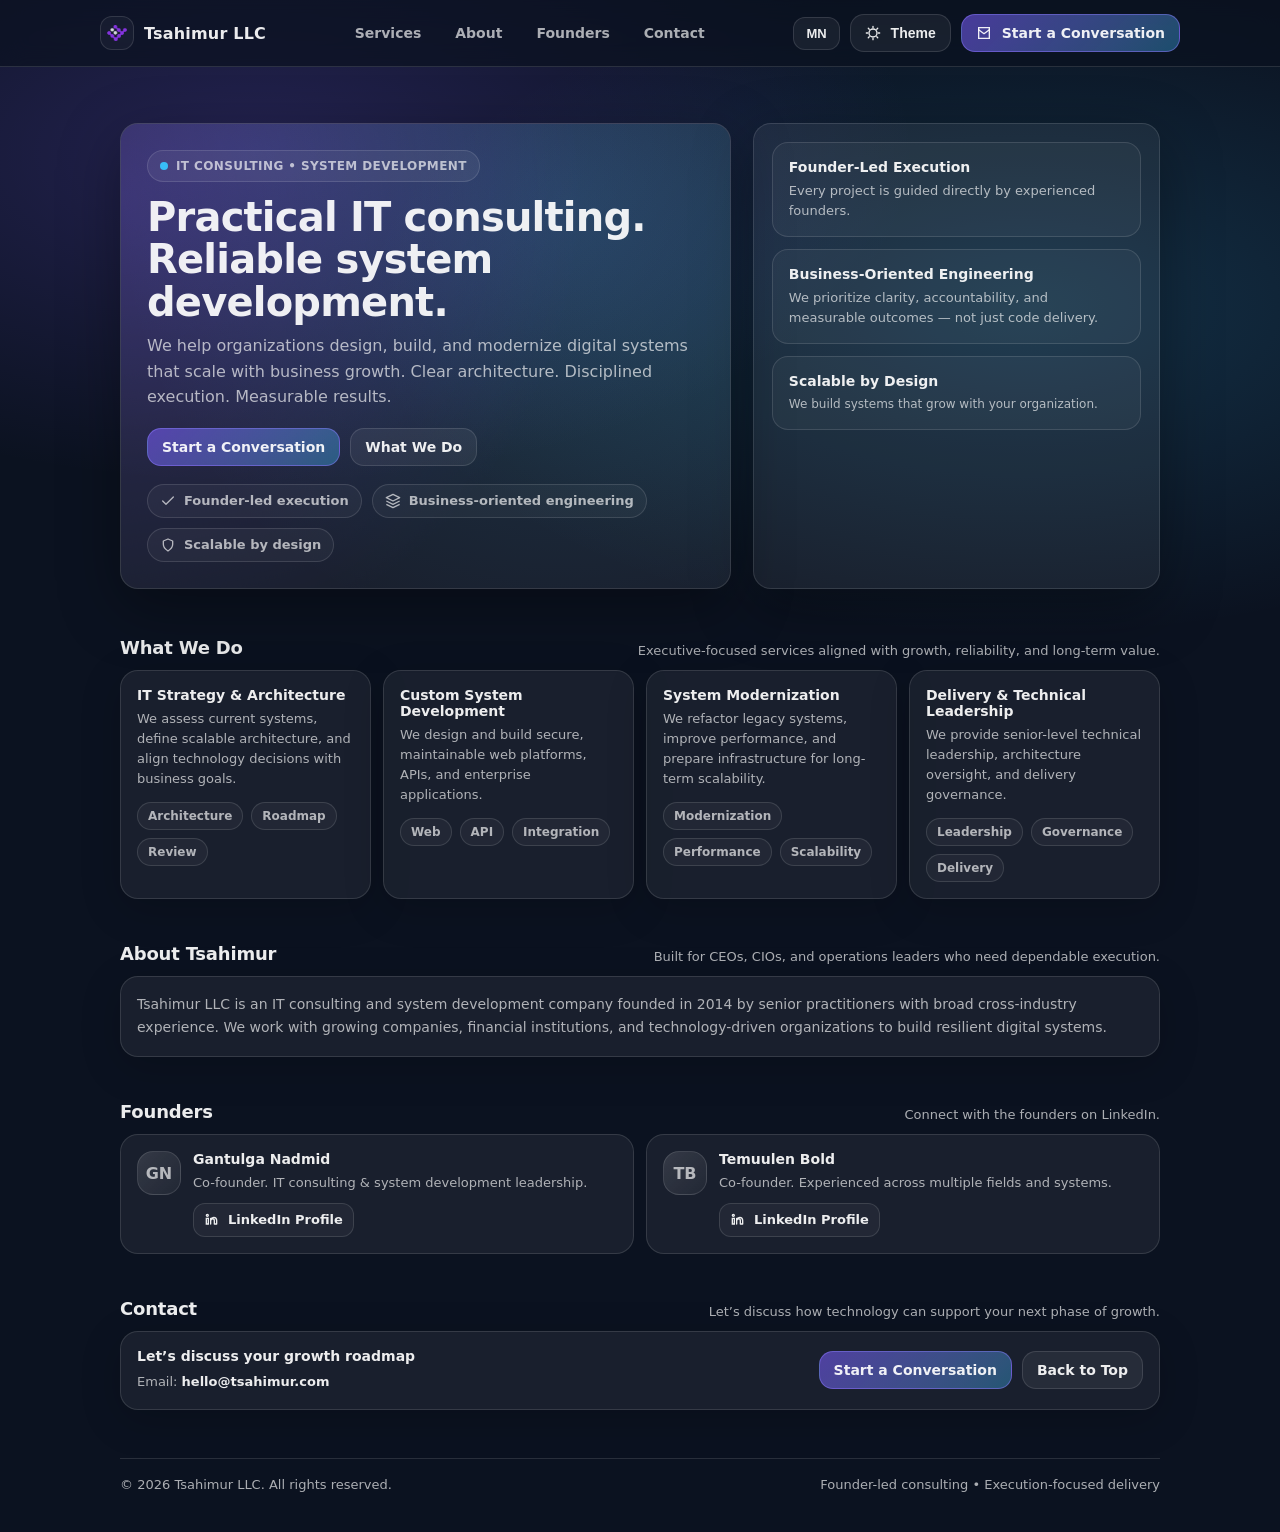
==== commit 50c02600: "cade changed" ====
--- a/index.html
+++ b/index.html
@@ -712,7 +712,7 @@
         // About + Founders
         about_title: "About Tsahimur",
         about_note: "Built for CEOs, CIOs, and operations leaders who need dependable execution.",
-        about_body: "Tsahimur LLC is an IT consulting and system development company founded by senior practitioners with broad cross-industry experience. We work with growing companies, financial institutions, and technology-driven organizations to build resilient digital systems.",
+        about_body: "Tsahimur LLC is an IT consulting and system development company founded in 2014 by senior practitioners with broad cross-industry experience. We work with growing companies, financial institutions, and technology-driven organizations to build resilient digital systems.",
         founders_title: "Founders",
         founders_note: "Connect with the founders on LinkedIn.",
         gn_desc: "Co-founder. IT consulting & system development leadership.",
@@ -777,7 +777,7 @@
         // About + Founders
         about_title: "Tsahimur тухай",
         about_note: "CEO, CIO болон үйл ажиллагааны удирдлагад ойлгомжтой, найдвартай гүйцэтгэл.",
-        about_body: "Tsahimur LLC нь олон салбарын туршлагатай ахлах түвшний мэргэжилтнүүдийн үүсгэн байгуулсан IT зөвлөх үйлчилгээ болон систем хөгжүүлэлтийн компани юм. Бид өсөн тэлж буй байгууллага, санхүүгийн байгууллага, технологид суурилсан компаниудтай хамтран найдвартай дижитал систем бүтээнэ.",
+        about_body: "Цахим-Ур ХХК нь туршлагатай ахлах мэргэжилтнүүд 2014 онд үүсгэн байгуулсан мэдээллийн технологийн зөвлөх үйлчилгээ, систем хөгжүүлэлтийн компани юм. Бид өсөж буй компаниуд, санхүүгийн байгууллагууд болон технологид суурилсан байгууллагуудтай хамтран урт хугацаанд тогтвортой, найдвартай дижитал системүүдийг бий болгоход хамтарч ажиллаж байна.",
         founders_title: "Үүсгэн байгуулагчид",
         founders_note: "LinkedIn дээр холбогдоорой.",
         gn_desc: "Үүсгэн байгуулагч. IT зөвлөх үйлчилгээ ба систем хөгжүүлэлтийн манлайлал.",
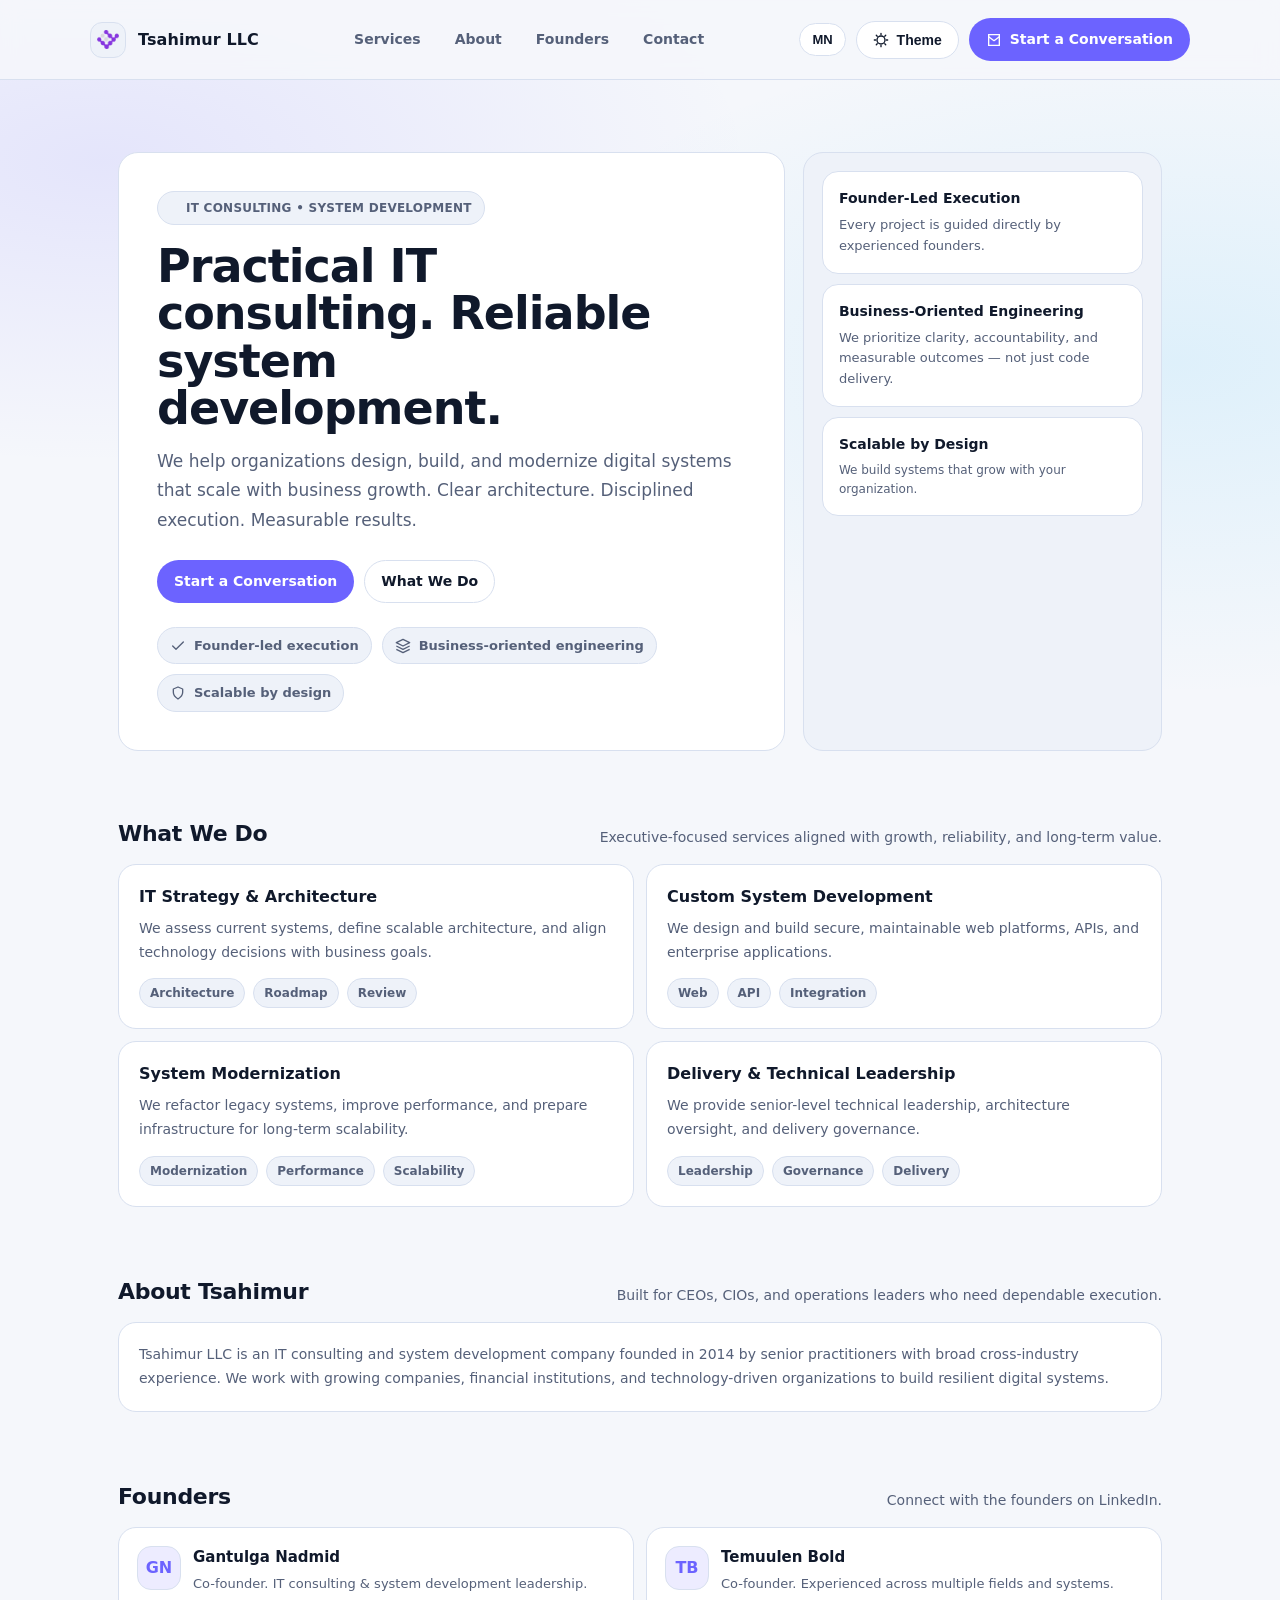
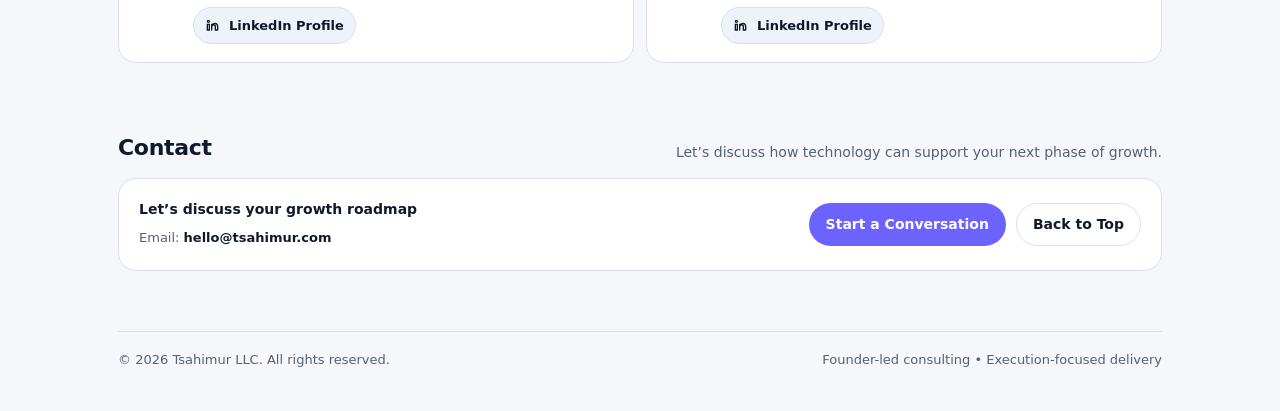
==== commit c3f5a3c0: "style changed" ====
--- a/index.html
+++ b/index.html
@@ -75,261 +75,128 @@
 
   <style>
     :root{
-      --bg: #0b1220;
-      --card: rgba(255,255,255,.06);
-      --card2: rgba(255,255,255,.09);
-      --text: rgba(255,255,255,.92);
-      --muted: rgba(255,255,255,.66);
-      --border: rgba(255,255,255,.12);
-      --accent: #7c5cff;
-      --accent2:#38bdf8;
-      --shadow: 0 18px 60px rgba(0,0,0,.35);
-      --radius: 18px;
-      --max: 1080px;
-      --font: ui-sans-serif, system-ui, -apple-system, Segoe UI, Roboto, Helvetica, Arial, "Apple Color Emoji","Segoe UI Emoji";
-    }
-
-    [data-theme="light"]{
-      --bg: #f7f8fb;
-      --card: rgba(10,18,32,.05);
-      --card2: rgba(10,18,32,.08);
-      --text: rgba(10,18,32,.92);
-      --muted: rgba(10,18,32,.62);
-      --border: rgba(10,18,32,.12);
-      --shadow: 0 18px 60px rgba(10,18,32,.14);
-    }
-
-    *{ box-sizing:border-box; }
-    html{ scroll-behavior:smooth; }
+      --bg:#f5f7fb;
+      --bg-soft:#eef2f9;
+      --card:#ffffff;
+      --text:#10192b;
+      --muted:#556079;
+      --border:#d8e0ef;
+      --accent:#6c63ff;
+      --accent-soft:rgba(108,99,255,.12);
+      --radius:20px;
+      --max:1100px;
+      --font: Inter, ui-sans-serif, system-ui, -apple-system, Segoe UI, Roboto, Helvetica, Arial, "Apple Color Emoji","Segoe UI Emoji";
+    }
+
+    [data-theme="dark"]{
+      --bg:#070d19;
+      --bg-soft:#111a2d;
+      --card:#101a2d;
+      --text:#f1f4fb;
+      --muted:#a9b6d3;
+      --border:#26324c;
+      --accent:#8b7fff;
+      --accent-soft:rgba(139,127,255,.18);
+    }
+
+    *{box-sizing:border-box;}
+    html{scroll-behavior:smooth;}
     body{
       margin:0;
       font-family:var(--font);
-      background: radial-gradient(1200px 600px at 20% 10%, rgba(124,92,255,.22), transparent 55%),
-                  radial-gradient(1200px 600px at 80% 20%, rgba(56,189,248,.18), transparent 55%),
-                  var(--bg);
       color:var(--text);
+      background:
+        radial-gradient(900px 420px at 8% 8%, var(--accent-soft), transparent 72%),
+        radial-gradient(950px 450px at 92% 18%, rgba(56,189,248,.12), transparent 74%),
+        var(--bg);
       min-height:100vh;
-    }
-    a{ color:inherit; text-decoration:none; }
-    .container{ max-width:var(--max); margin:0 auto; padding:0 20px; }
+      line-height:1.5;
+    }
+    a{color:inherit;text-decoration:none;}
+    .container{max-width:var(--max);margin:0 auto;padding:0 28px;}
 
     .nav{
-      position:sticky; top:0; z-index:50;
-      backdrop-filter: blur(12px);
-      background: color-mix(in oklab, var(--bg) 70%, transparent);
-      border-bottom: 1px solid var(--border);
-    }
-    .nav-inner{
-      display:flex; align-items:center; justify-content:space-between;
-      padding:14px 0;
-      gap:16px;
-    }
-    .brand{
-      display:flex; align-items:center; gap:10px;
-      font-weight:700; letter-spacing:.2px;
-    }
-    .brand img{
-      width:34px; height:34px;
-      object-fit:contain;
-      border-radius:12px;
-      background: rgba(255,255,255,.04);
-      border:1px solid var(--border);
-      padding:6px;
-    }
-
-    .nav-links{
-      display:flex; align-items:center; gap:14px;
-      color:var(--muted);
-      font-weight:600;
-      font-size:14px;
-    }
-    .nav-links a{ padding:8px 10px; border-radius:12px; }
-    .nav-links a:hover{ background: var(--card); color:var(--text); }
-    .nav-actions{ display:flex; align-items:center; gap:10px; }
+      position:sticky;top:0;z-index:50;
+      background:color-mix(in oklab,var(--bg) 90%, transparent);
+      backdrop-filter:blur(10px);
+      border-bottom:1px solid var(--border);
+    }
+    .nav-inner{display:flex;align-items:center;justify-content:space-between;padding:18px 0;gap:16px;}
+    .brand{display:flex;align-items:center;gap:12px;font-weight:700;letter-spacing:.1px;}
+    .brand img{width:36px;height:36px;object-fit:contain;border-radius:12px;padding:6px;background:var(--bg-soft);border:1px solid var(--border);}
+
+    .nav-links{display:flex;align-items:center;gap:10px;color:var(--muted);font-weight:600;font-size:14px;}
+    .nav-links a{padding:9px 12px;border-radius:999px;transition:background .15s ease,color .15s ease;}
+    .nav-links a:hover{background:var(--bg-soft);color:var(--text);}
+    .nav-actions{display:flex;align-items:center;gap:10px;}
 
     .btn{
-      display:inline-flex; align-items:center; justify-content:center;
-      padding:10px 14px;
-      border-radius:14px;
-      border:1px solid var(--border);
-      background: var(--card);
-      color:var(--text);
-      font-weight:700;
-      font-size:14px;
-      gap:10px;
-      cursor:pointer;
-      transition: transform .12s ease, background .12s ease, border-color .12s ease;
-      user-select:none;
+      display:inline-flex;align-items:center;justify-content:center;gap:8px;
+      padding:10px 16px;border-radius:999px;border:1px solid var(--border);
+      background:var(--card);color:var(--text);font-weight:600;font-size:14px;cursor:pointer;
+      transition:transform .15s ease, background .15s ease;
       white-space:nowrap;
     }
-    .btn:hover{ transform: translateY(-1px); background: var(--card2); }
-    .btn.primary{
-      border-color: color-mix(in oklab, var(--accent) 40%, var(--border));
-      background: linear-gradient(135deg, color-mix(in oklab, var(--accent) 55%, transparent), color-mix(in oklab, var(--accent2) 35%, transparent));
-    }
-    .btn.primary:hover{ border-color: color-mix(in oklab, var(--accent) 60%, var(--border)); }
-    .btn.small{ padding:8px 12px; font-size:13px; border-radius:12px; }
-
-    .icon{ width:16px; height:16px; display:inline-block; }
-
-    .hero{ padding:56px 0 26px; }
-    .hero-grid{
-      display:grid;
-      grid-template-columns: 1.2fr .8fr;
-      gap:22px;
-      align-items:stretch;
-    }
-    .panel{
-      background: var(--card);
-      border:1px solid var(--border);
-      border-radius: var(--radius);
-      box-shadow: var(--shadow);
-    }
-    .hero-main{ padding:26px; position:relative; overflow:hidden; }
-    .hero-main:before{
-      content:""; position:absolute; inset:-40%;
-      background: radial-gradient(circle at 25% 25%, rgba(124,92,255,.22), transparent 45%),
-                  radial-gradient(circle at 65% 35%, rgba(56,189,248,.16), transparent 50%);
-      transform: rotate(-10deg);
-      pointer-events:none;
-    }
-    .hero-main > *{ position:relative; }
+    .btn:hover{transform:translateY(-1px);background:var(--bg-soft);}
+    .btn.primary{background:var(--accent);color:#fff;border-color:transparent;}
+    .btn.primary:hover{background:color-mix(in oklab,var(--accent) 88%, black);}
+    .btn.small{padding:8px 12px;font-size:13px;}
+    .icon{width:16px;height:16px;display:inline-block;}
+
+    .hero{padding:72px 0 32px;}
+    .hero-grid{display:grid;grid-template-columns:1.3fr .7fr;gap:18px;align-items:stretch;}
+    .panel{background:var(--card);border:1px solid var(--border);border-radius:var(--radius);}
+    .hero-main{padding:38px;}
     .kicker{
-      display:inline-flex; align-items:center; gap:8px;
-      padding:8px 12px;
-      background: rgba(255,255,255,.06);
-      border:1px solid var(--border);
-      border-radius: 999px;
-      color: var(--muted);
-      font-weight:700;
-      font-size:12px;
-      letter-spacing:.4px;
-      text-transform:uppercase;
-    }
-    h1{
-      margin:14px 0 10px;
-      font-size:40px;
-      line-height:1.06;
-      letter-spacing:-.8px;
-    }
-    .sub{
-      color:var(--muted);
-      font-size:16px;
-      line-height:1.6;
-      margin:0 0 18px;
-      max-width: 62ch;
-    }
-    .hero-ctas{ display:flex; gap:10px; flex-wrap:wrap; margin-top:18px; }
-    .meta{
-      display:flex; gap:10px; flex-wrap:wrap;
-      margin-top:18px;
-      color:var(--muted);
-      font-weight:600;
-      font-size:13px;
-    }
-    .chip{
-      display:inline-flex; gap:8px; align-items:center;
-      padding:8px 12px;
-      border:1px solid var(--border);
-      background: rgba(255,255,255,.04);
-      border-radius: 999px;
-    }
-    .hero-side{ padding:18px; display:flex; flex-direction:column; gap:12px; }
-    .stat{
-      padding:16px;
-      border-radius: 16px;
-      border:1px solid var(--border);
-      background: rgba(255,255,255,.04);
-    }
-    .stat b{ font-size:14px; display:block; margin-bottom:6px; }
-    .stat p{ margin:0; color:var(--muted); font-size:13px; line-height:1.5; }
-    .stat .small{ font-size:12px; }
-
-    section{ padding:22px 0; }
-    .section-head{
-      display:flex; align-items:flex-end; justify-content:space-between; gap:12px;
-      margin-bottom:12px;
-    }
-    .section-title{ font-size:18px; margin:0; letter-spacing:-.2px; }
-    .section-note{ color:var(--muted); font-size:13px; margin:0; max-width: 64ch; }
-
-    .grid-3{
-      display:grid;
-      grid-template-columns: repeat(4, 1fr);
-      gap:12px;
-    }
-    .card{
-      padding:16px;
-      border-radius: 18px;
-      border:1px solid var(--border);
-      background: var(--card);
-      box-shadow: 0 10px 40px rgba(0,0,0,.18);
-    }
-    .card h3{ margin:0 0 6px; font-size:14px; }
-    .card p{ margin:0; color:var(--muted); font-size:13px; line-height:1.55; }
-    .card .tagrow{ display:flex; flex-wrap:wrap; gap:8px; margin-top:12px; }
-    .tag{
-      padding:6px 10px;
-      border:1px solid var(--border);
-      background: rgba(255,255,255,.04);
-      border-radius: 999px;
-      color:var(--muted);
-      font-size:12px;
-      font-weight:700;
-    }
-
-    .founders{
-      display:grid;
-      grid-template-columns: 1fr 1fr;
-      gap:12px;
-    }
-    .person{
-      display:flex; gap:12px; align-items:flex-start;
-      padding:16px;
-      border-radius: 18px;
-      border:1px solid var(--border);
-      background: var(--card);
-    }
-    .avatar{
-      width:44px; height:44px;
-      border-radius: 16px;
-      background: linear-gradient(135deg, rgba(255,255,255,.12), rgba(255,255,255,.04));
-      border:1px solid var(--border);
-      display:flex; align-items:center; justify-content:center;
-      font-weight:900;
-      color:var(--muted);
-      flex:0 0 auto;
-    }
-    .person h4{ margin:0; font-size:14px; }
-    .person p{ margin:6px 0 10px; color:var(--muted); font-size:13px; line-height:1.5; }
-    .person a.link{
-      display:inline-flex; align-items:center; gap:8px;
-      color: var(--text);
-      font-weight:800;
-      font-size:13px;
-      padding:8px 10px;
-      border-radius: 12px;
-      border:1px solid var(--border);
-      background: rgba(255,255,255,.04);
-    }
-    .person a.link:hover{ background: rgba(255,255,255,.07); }
-
-    footer{ padding:26px 0 40px; color:var(--muted); font-size:13px; }
-    .foot{
-      display:flex; align-items:center; justify-content:space-between; gap:14px;
-      border-top:1px solid var(--border);
-      padding-top:18px;
-      flex-wrap:wrap;
-    }
-
-    @media (max-width: 920px){ .hero-grid{ grid-template-columns: 1fr; } }
+      display:inline-flex;align-items:center;gap:8px;padding:7px 12px;
+      border-radius:999px;background:var(--bg-soft);border:1px solid var(--border);
+      color:var(--muted);font-weight:700;font-size:12px;letter-spacing:.25px;text-transform:uppercase;
+    }
+    h1{margin:18px 0 14px;font-size:46px;line-height:1.03;letter-spacing:-1px;max-width:16ch;}
+    .sub{margin:0;color:var(--muted);font-size:17px;line-height:1.75;max-width:62ch;}
+    .hero-ctas{display:flex;gap:10px;flex-wrap:wrap;margin-top:24px;}
+    .meta{display:flex;gap:10px;flex-wrap:wrap;margin-top:24px;color:var(--muted);font-size:13px;font-weight:600;}
+    .chip{display:inline-flex;align-items:center;gap:8px;padding:8px 12px;border-radius:999px;border:1px solid var(--border);background:var(--bg-soft);}
+    .hero-side{padding:18px;display:flex;flex-direction:column;gap:10px;background:var(--bg-soft);}
+    .stat{padding:16px;border-radius:16px;border:1px solid var(--border);background:var(--card);}
+    .stat b{display:block;font-size:14px;margin-bottom:6px;}
+    .stat p{margin:0;color:var(--muted);font-size:13px;line-height:1.6;}
+    .stat .small{font-size:12px;}
+
+    section{padding:34px 0;}
+    .section-head{display:flex;align-items:flex-end;justify-content:space-between;gap:16px;margin-bottom:14px;}
+    .section-title{margin:0;font-size:22px;letter-spacing:-.3px;}
+    .section-note{margin:0;color:var(--muted);font-size:14px;max-width:64ch;line-height:1.7;}
+
+    .grid-3{display:grid;grid-template-columns:repeat(2,1fr);gap:12px;}
+    .card{padding:20px;border-radius:18px;border:1px solid var(--border);background:var(--card);}
+    .card h3{margin:0 0 8px;font-size:16px;}
+    .card p{margin:0;color:var(--muted);font-size:14px;line-height:1.7;}
+    .card .tagrow{display:flex;flex-wrap:wrap;gap:8px;margin-top:14px;}
+    .tag{padding:5px 10px;border-radius:999px;border:1px solid var(--border);background:var(--bg-soft);color:var(--muted);font-size:12px;font-weight:700;}
+
+    .founders{display:grid;grid-template-columns:1fr 1fr;gap:12px;}
+    .person{display:flex;gap:12px;align-items:flex-start;padding:18px;border-radius:18px;border:1px solid var(--border);background:var(--card);}
+    .avatar{width:44px;height:44px;border-radius:14px;display:flex;align-items:center;justify-content:center;font-weight:900;color:var(--accent);background:var(--accent-soft);border:1px solid var(--border);flex:0 0 auto;}
+    .person h4{margin:0;font-size:15px;}
+    .person p{margin:6px 0 12px;color:var(--muted);font-size:13px;line-height:1.6;}
+    .person a.link{display:inline-flex;align-items:center;gap:8px;padding:8px 11px;border-radius:999px;border:1px solid var(--border);font-size:13px;font-weight:700;background:var(--bg-soft);}
+
+    footer{padding:26px 0 42px;color:var(--muted);font-size:13px;}
+    .foot{display:flex;align-items:center;justify-content:space-between;gap:14px;border-top:1px solid var(--border);padding-top:18px;flex-wrap:wrap;}
+
+    @media (max-width: 920px){
+      .hero-grid,.founders,.grid-3{grid-template-columns:1fr;}
+      h1{font-size:38px;max-width:unset;}
+    }
     @media (max-width: 780px){
-      h1{ font-size:34px; }
-      .grid-3{ grid-template-columns: 1fr; }
-      .founders{ grid-template-columns: 1fr; }
-      .nav-links{ display:none; }
-    }
-  </style>
+      .container{padding:0 16px;}
+      .nav-links{display:none;}
+      .hero{padding-top:46px;}
+      .hero-main{padding:24px;}
+      h1{font-size:33px;}
+    }
+</style>
 </head>
 
 <body>
@@ -576,16 +443,16 @@
     const root = document.documentElement;
     const themeBtn = document.getElementById("themeBtn");
     const savedTheme = localStorage.getItem("tsahimur_theme");
-    if (savedTheme === "light") root.setAttribute("data-theme", "light");
+    if (savedTheme === "dark") root.setAttribute("data-theme", "dark");
 
     themeBtn.addEventListener("click", () => {
-      const isLight = root.getAttribute("data-theme") === "light";
-      if (isLight) {
+      const isDark = root.getAttribute("data-theme") === "dark";
+      if (isDark) {
         root.removeAttribute("data-theme");
+        localStorage.setItem("tsahimur_theme", "light");
+      } else {
+        root.setAttribute("data-theme", "dark");
         localStorage.setItem("tsahimur_theme", "dark");
-      } else {
-        root.setAttribute("data-theme", "light");
-        localStorage.setItem("tsahimur_theme", "light");
       }
     });
 
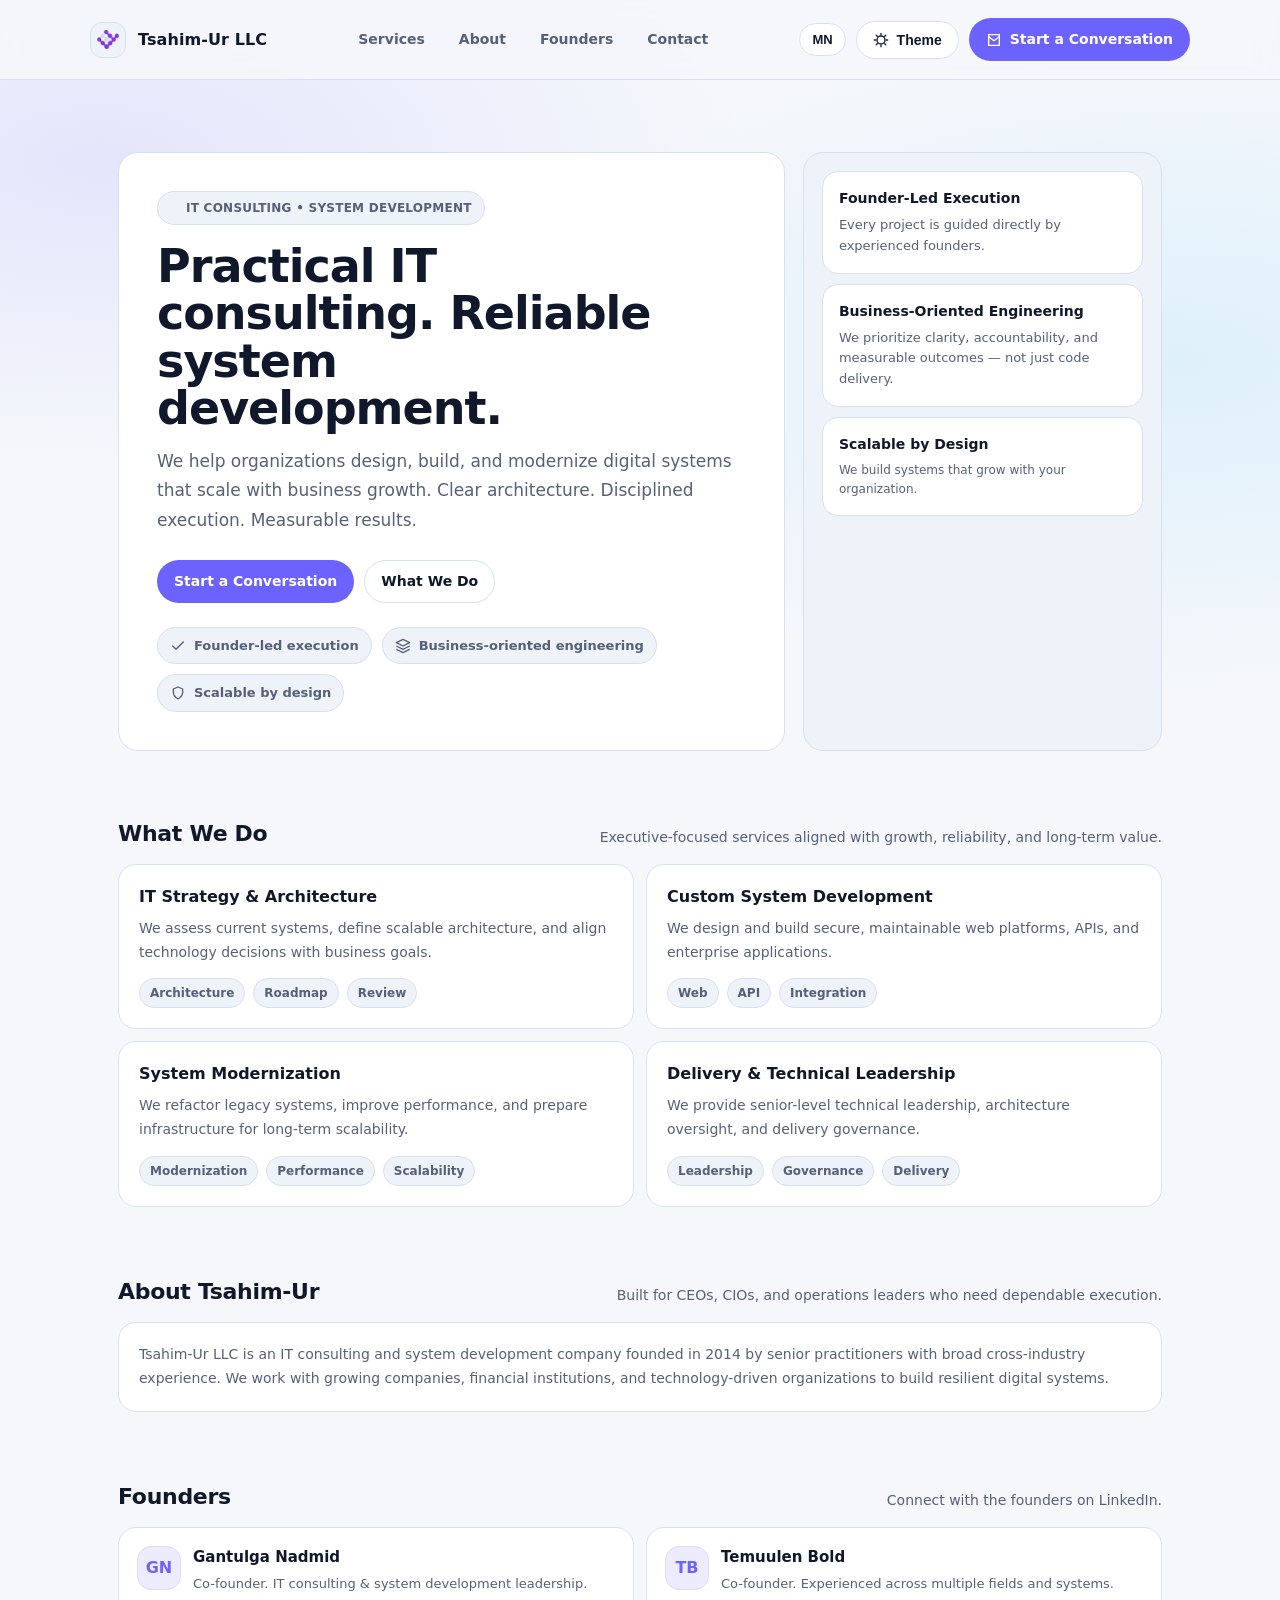
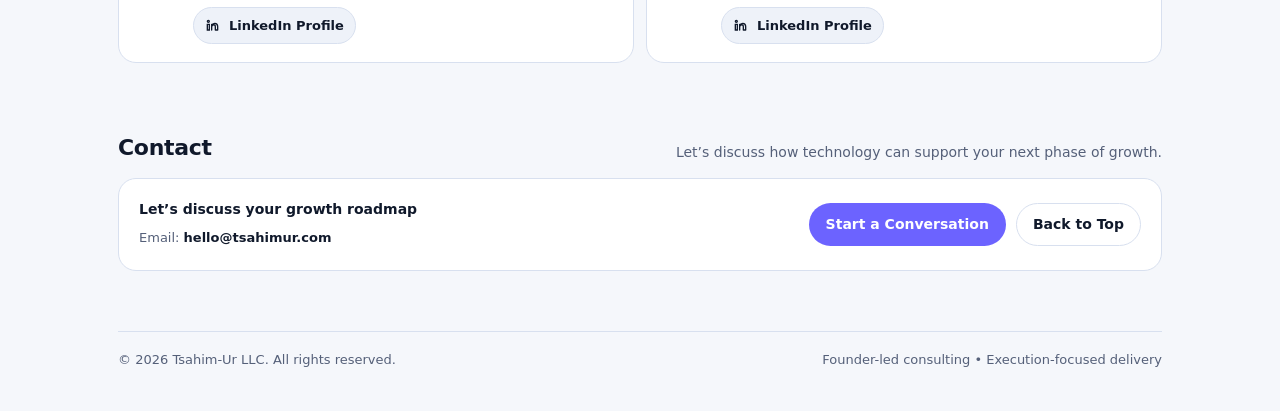
==== commit 02bb35fe: "content updated" ====
--- a/index.html
+++ b/index.html
@@ -3,10 +3,10 @@
 <head>
   <meta charset="utf-8" />
   <meta name="viewport" content="width=device-width,initial-scale=1" />
-  <title>Tsahimur LLC — IT Consulting & System Development</title>
+  <title>Tsahim-Ur LLC — IT Consulting & System Development</title>
   <meta name="description" content="Practical IT consulting and reliable system development. We design, build, and modernize scalable digital systems with disciplined execution." />
   <meta name="theme-color" content="#0b1220" />
-  <meta name="author" content="Tsahimur LLC" />
+  <meta name="author" content="Tsahim-Ur LLC" />
   <meta name="robots" content="index,follow" />
   <meta name="referrer" content="strict-origin-when-cross-origin" />
 
@@ -31,28 +31,28 @@
   <link rel="manifest" href="assets/favicons/site.webmanifest">
 
   <!-- Open Graph / Social Sharing -->
-  <meta property="og:title" content="Tsahimur LLC — IT Consulting & System Development" />
+  <meta property="og:title" content="Tsahim-Ur LLC — IT Consulting & System Development" />
   <meta property="og:description" content="Practical IT consulting and reliable system development. Scalable systems, disciplined execution, measurable outcomes." />
   <meta property="og:type" content="website" />
-  <meta property="og:site_name" content="Tsahimur LLC" />
+  <meta property="og:site_name" content="Tsahim-Ur LLC" />
   <meta property="og:locale" content="en_US" />
   <meta property="og:locale:alternate" content="mn_MN" />
   <meta property="og:url" content="https://tsahimur.mn/" />
   <meta property="og:image" content="https://tsahimur.mn/assets/tsahimur_logo_transparent.png" />
-    <meta property="og:image:alt" content="Tsahimur LLC logo for social sharing previews" />
+    <meta property="og:image:alt" content="Tsahim-Ur LLC logo for social sharing previews" />
 
   <!-- Twitter / X card -->
   <meta name="twitter:card" content="summary_large_image" />
-  <meta name="twitter:title" content="Tsahimur LLC — IT Consulting & System Development" />
+  <meta name="twitter:title" content="Tsahim-Ur LLC — IT Consulting & System Development" />
   <meta name="twitter:description" content="Practical IT consulting and reliable system development." />
   <meta name="twitter:image" content="https://tsahimur.mn/assets/tsahimur_logo_transparent.png" />
-  <meta name="twitter:image:alt" content="Tsahimur LLC logo for social sharing previews" />
+  <meta name="twitter:image:alt" content="Tsahim-Ur LLC logo for social sharing previews" />
 
   <script type="application/ld+json">
   {
     "@context": "https://schema.org",
     "@type": "Organization",
-    "name": "Tsahimur LLC",
+    "name": "Tsahim-Ur LLC",
     "url": "https://tsahimur.mn/",
     "logo": "https://tsahimur.mn/assets/tsahimur_logo_transparent.png",
     "description": "IT consulting and system development company providing architecture, delivery, modernization, and implementation services.",
@@ -67,7 +67,7 @@
   {
     "@context": "https://schema.org",
     "@type": "WebSite",
-    "name": "Tsahimur LLC",
+    "name": "Tsahim-Ur LLC",
     "url": "https://tsahimur.mn/",
     "inLanguage": ["en", "mn"]
   }
@@ -202,9 +202,9 @@
 <body>
   <header class="nav">
     <div class="container nav-inner">
-      <a class="brand" href="#top" aria-label="Tsahimur home">
-        <img src="assets/tsahimur_logo_transparent.png" alt="Tsahimur logo">
-        <span data-i18n="brand">Tsahimur LLC</span>
+      <a class="brand" href="#top" aria-label="Tsahim-Ur home">
+        <img src="assets/tsahimur_logo_transparent.png" alt="Tsahim-Ur logo">
+        <span data-i18n="brand">Tsahim-Ur LLC</span>
       </a>
 
       <nav class="nav-links" aria-label="Primary">
@@ -249,7 +249,7 @@
 
           <h1 data-i18n="h1">Build reliable systems that scale with your business.</h1>
           <p class="sub" data-i18n="sub">
-            Tsahimur LLC helps teams design, modernize, and deliver software—clean architecture, strong execution,
+            Tsahim-Ur LLC helps teams design, modernize, and deliver software—clean architecture, strong execution,
             and measurable outcomes.
           </p>
 
@@ -350,13 +350,13 @@
 
     <section id="about">
       <div class="section-head">
-        <h2 class="section-title" data-i18n="about_title">About Tsahimur</h2>
+        <h2 class="section-title" data-i18n="about_title">About Tsahim-Ur</h2>
         <p class="section-note" data-i18n="about_note">We work best with teams that value clarity, accountability, and engineering discipline.</p>
       </div>
 
       <div class="card">
         <p style="margin:0;color:var(--muted);line-height:1.7;font-size:14px" data-i18n="about_body">
-          Tsahimur LLC is an IT consulting and system development company. We help clients turn business needs into
+          Tsahim-Ur LLC is an IT consulting and system development company. We help clients turn business needs into
           well-designed, production-ready software. Our approach emphasizes pragmatic architecture, measurable delivery,
           and maintainable systems.
         </p>
@@ -419,7 +419,7 @@
           </p>
         </div>
         <div style="display:flex;gap:10px;flex-wrap:wrap">
-          <a class="btn primary" href="mailto:hello@tsahimur.com?subject=Project%20Inquiry%20—%20Tsahimur%20LLC" data-i18n="email_us">Email Us</a>
+          <a class="btn primary" href="mailto:hello@tsahimur.com?subject=Project%20Inquiry%20—%20Tsahim-Ur%20LLC" data-i18n="email_us">Email Us</a>
           <a class="btn" href="#top" data-i18n="back_top">Back to Top</a>
         </div>
       </div>
@@ -427,7 +427,7 @@
 
     <footer>
       <div class="foot">
-        <div>© <span id="year"></span> <span data-i18n="brand">Tsahimur LLC</span>. <span data-i18n="rights">All rights reserved.</span></div>
+        <div>© <span id="year"></span> <span data-i18n="brand">Tsahim-Ur LLC</span>. <span data-i18n="rights">All rights reserved.</span></div>
         <div style="display:flex;gap:10px;align-items:center">
           <span style="color:var(--muted)" data-i18n="foot_note">Minimal SPA • Static Hosting Ready</span>
         </div>
@@ -492,14 +492,14 @@
         en: {
           htmlLang: "en",
           ogLocale: "en_US",
-          title: "Tsahimur LLC — IT Consulting & System Development",
+          title: "Tsahim-Ur LLC — IT Consulting & System Development",
           desc: "Practical IT consulting and reliable system development. We design, build, and modernize scalable digital systems with disciplined execution.",
           url: `${home}?lang=en`
         },
         mn: {
           htmlLang: "mn",
           ogLocale: "mn_MN",
-          title: "Tsahimur LLC — IT зөвлөх үйлчилгээ ба систем хөгжүүлэлт",
+          title: "Tsahim-Ur LLC — IT зөвлөх үйлчилгээ ба систем хөгжүүлэлт",
           desc: "Практик IT зөвлөх үйлчилгээ, найдвартай систем хөгжүүлэлт. Бид тэлэх боломжтой дижитал системийг төлөвлөж, хөгжүүлж, шинэчилнэ.",
           url: `${home}?lang=mn`
         }
@@ -532,7 +532,7 @@
     const i18n = {
       en: {
         // Navigation + Hero
-        brand: "Tsahimur LLC",
+        brand: "Tsahim-Ur LLC",
         nav_services: "Services",
         nav_about: "About",
         nav_founders: "Founders",
@@ -577,9 +577,9 @@
         svc4_title: "Delivery & Technical Leadership",
         svc4_desc: "We provide senior-level technical leadership, architecture oversight, and delivery governance.",
         // About + Founders
-        about_title: "About Tsahimur",
+        about_title: "About Tsahim-Ur",
         about_note: "Built for CEOs, CIOs, and operations leaders who need dependable execution.",
-        about_body: "Tsahimur LLC is an IT consulting and system development company founded in 2014 by senior practitioners with broad cross-industry experience. We work with growing companies, financial institutions, and technology-driven organizations to build resilient digital systems.",
+        about_body: "Tsahim-Ur LLC is an IT consulting and system development company founded in 2014 by senior practitioners with broad cross-industry experience. We work with growing companies, financial institutions, and technology-driven organizations to build resilient digital systems.",
         founders_title: "Founders",
         founders_note: "Connect with the founders on LinkedIn.",
         gn_desc: "Co-founder. IT consulting & system development leadership.",
@@ -597,7 +597,7 @@
       },
       mn: {
         // Navigation + Hero
-        brand: "Tsahimur LLC",
+        brand: "Tsahim-Ur LLC",
         nav_services: "Үйлчилгээ",
         nav_about: "Бидний тухай",
         nav_founders: "Үүсгэн байгуулагчид",
@@ -642,7 +642,7 @@
         svc4_title: "Техникийн манлайлал",
         svc4_desc: "Ахлах түвшний архитектур, техникийн хяналт, хүргэлтийн удирдлагаар дэмжинэ.",
         // About + Founders
-        about_title: "Tsahimur тухай",
+        about_title: "Цахим-Ур ХХК-ийн тухай",
         about_note: "CEO, CIO болон үйл ажиллагааны удирдлагад ойлгомжтой, найдвартай гүйцэтгэл.",
         about_body: "Цахим-Ур ХХК нь туршлагатай ахлах мэргэжилтнүүд 2014 онд үүсгэн байгуулсан мэдээллийн технологийн зөвлөх үйлчилгээ, систем хөгжүүлэлтийн компани юм. Бид өсөж буй компаниуд, санхүүгийн байгууллагууд болон технологид суурилсан байгууллагуудтай хамтран урт хугацаанд тогтвортой, найдвартай дижитал системүүдийг бий болгоход хамтарч ажиллаж байна.",
         founders_title: "Үүсгэн байгуулагчид",
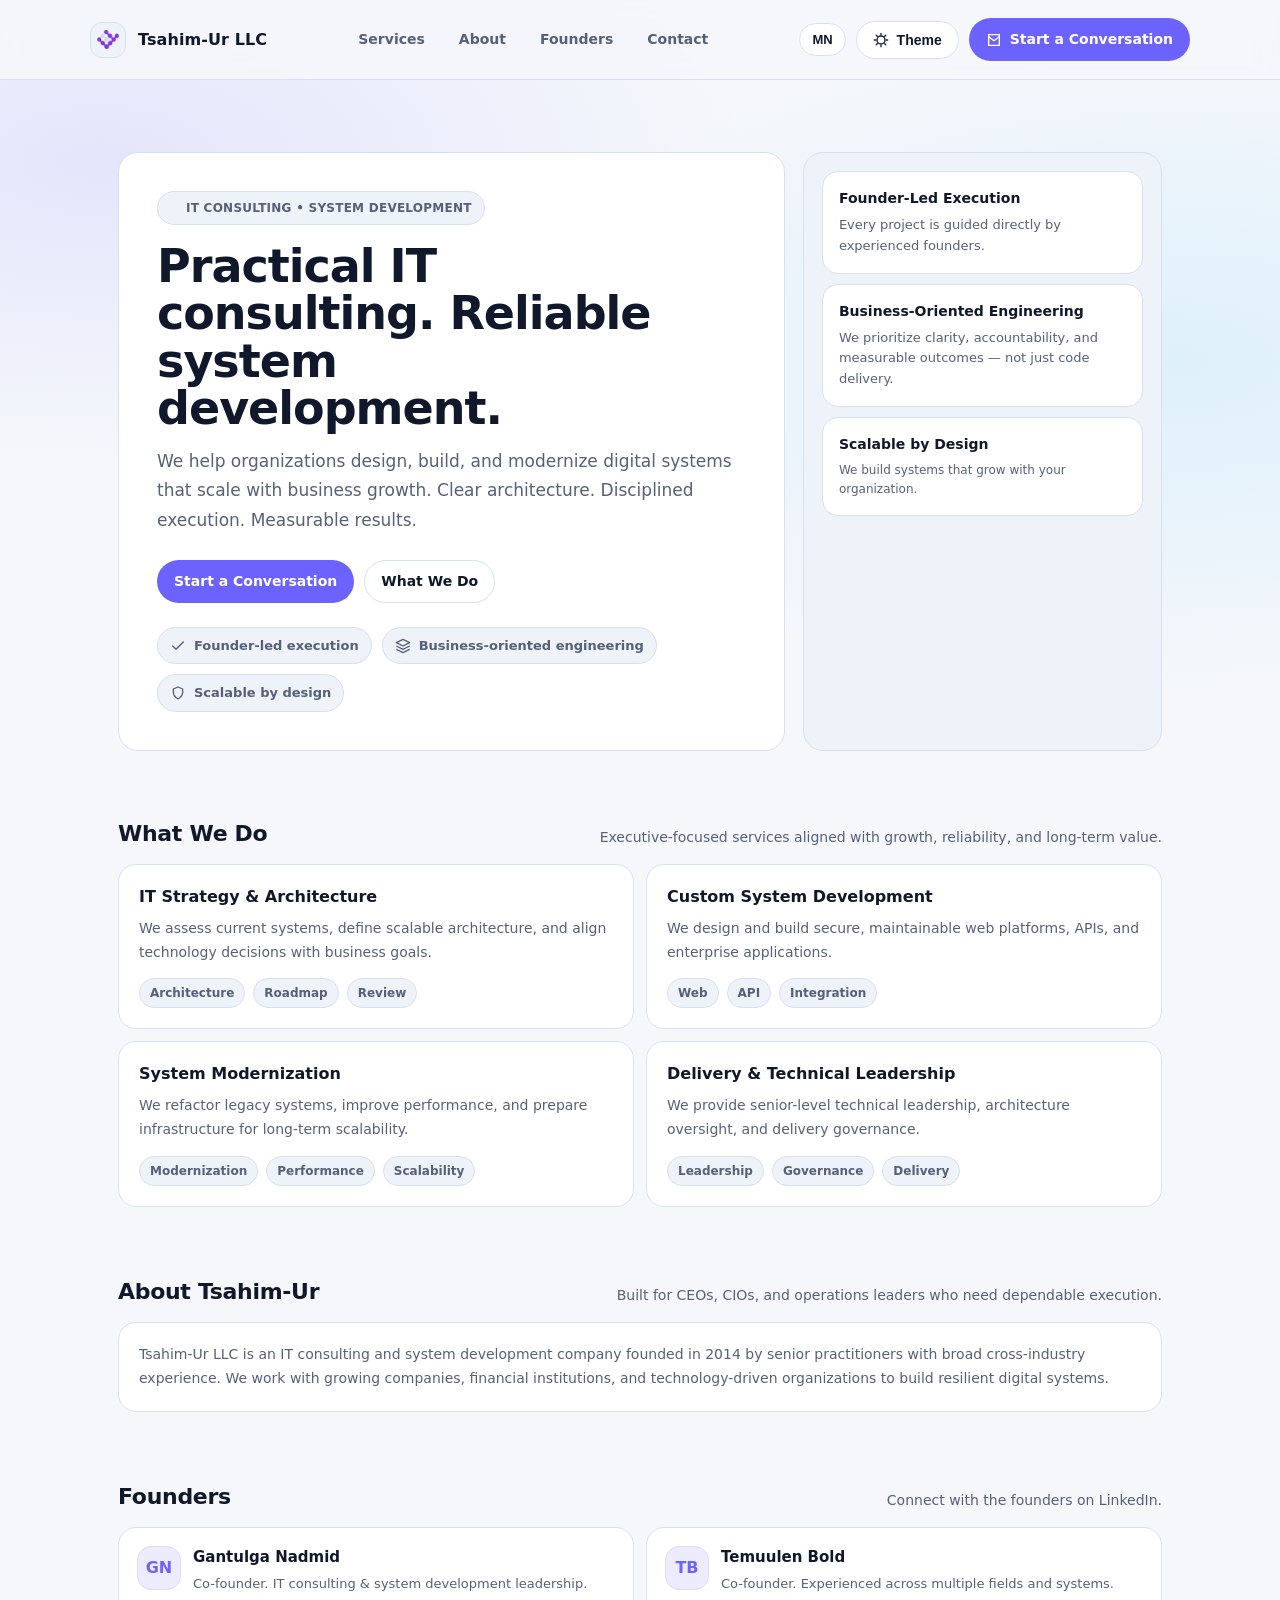
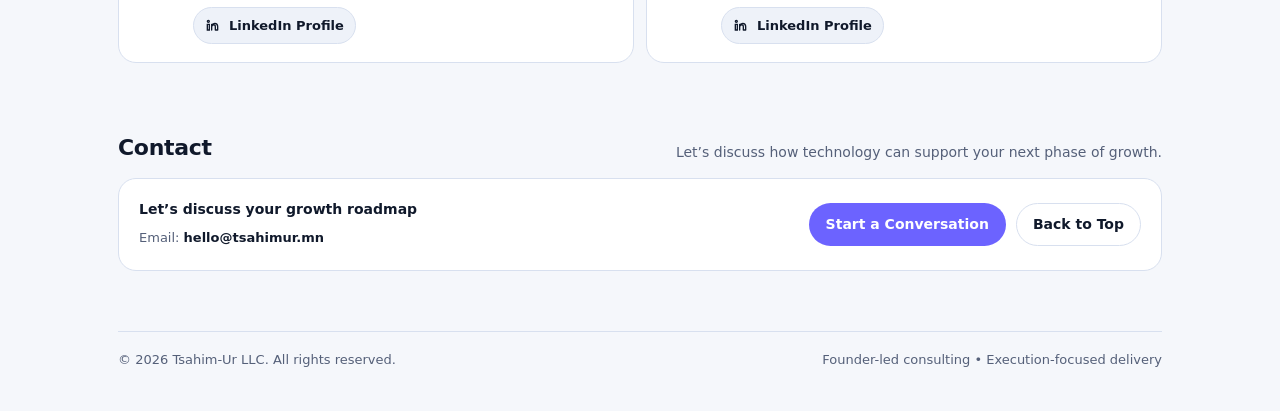
==== commit 19eebb92: "Update contact email and link in index.html" ====
--- a/index.html
+++ b/index.html
@@ -415,11 +415,11 @@
           <h3 style="margin:0 0 6px;font-size:14px" data-i18n="contact_card_title">Let’s talk about your project</h3>
           <p style="margin:0;color:var(--muted);font-size:13px;line-height:1.8">
             <span data-i18n="contact_email_label">Email</span>:
-            <span style="color:var(--text);font-weight:800">hello@tsahimur.com</span>
+            <span style="color:var(--text);font-weight:800">hello@tsahimur.mn</span>
           </p>
         </div>
         <div style="display:flex;gap:10px;flex-wrap:wrap">
-          <a class="btn primary" href="mailto:hello@tsahimur.com?subject=Project%20Inquiry%20—%20Tsahim-Ur%20LLC" data-i18n="email_us">Email Us</a>
+          <a class="btn primary" href="mailto:hello@tsahimur.mn?subject=Project%20Inquiry%20—%20Tsahim-Ur%20LLC" data-i18n="email_us">Email Us</a>
           <a class="btn" href="#top" data-i18n="back_top">Back to Top</a>
         </div>
       </div>
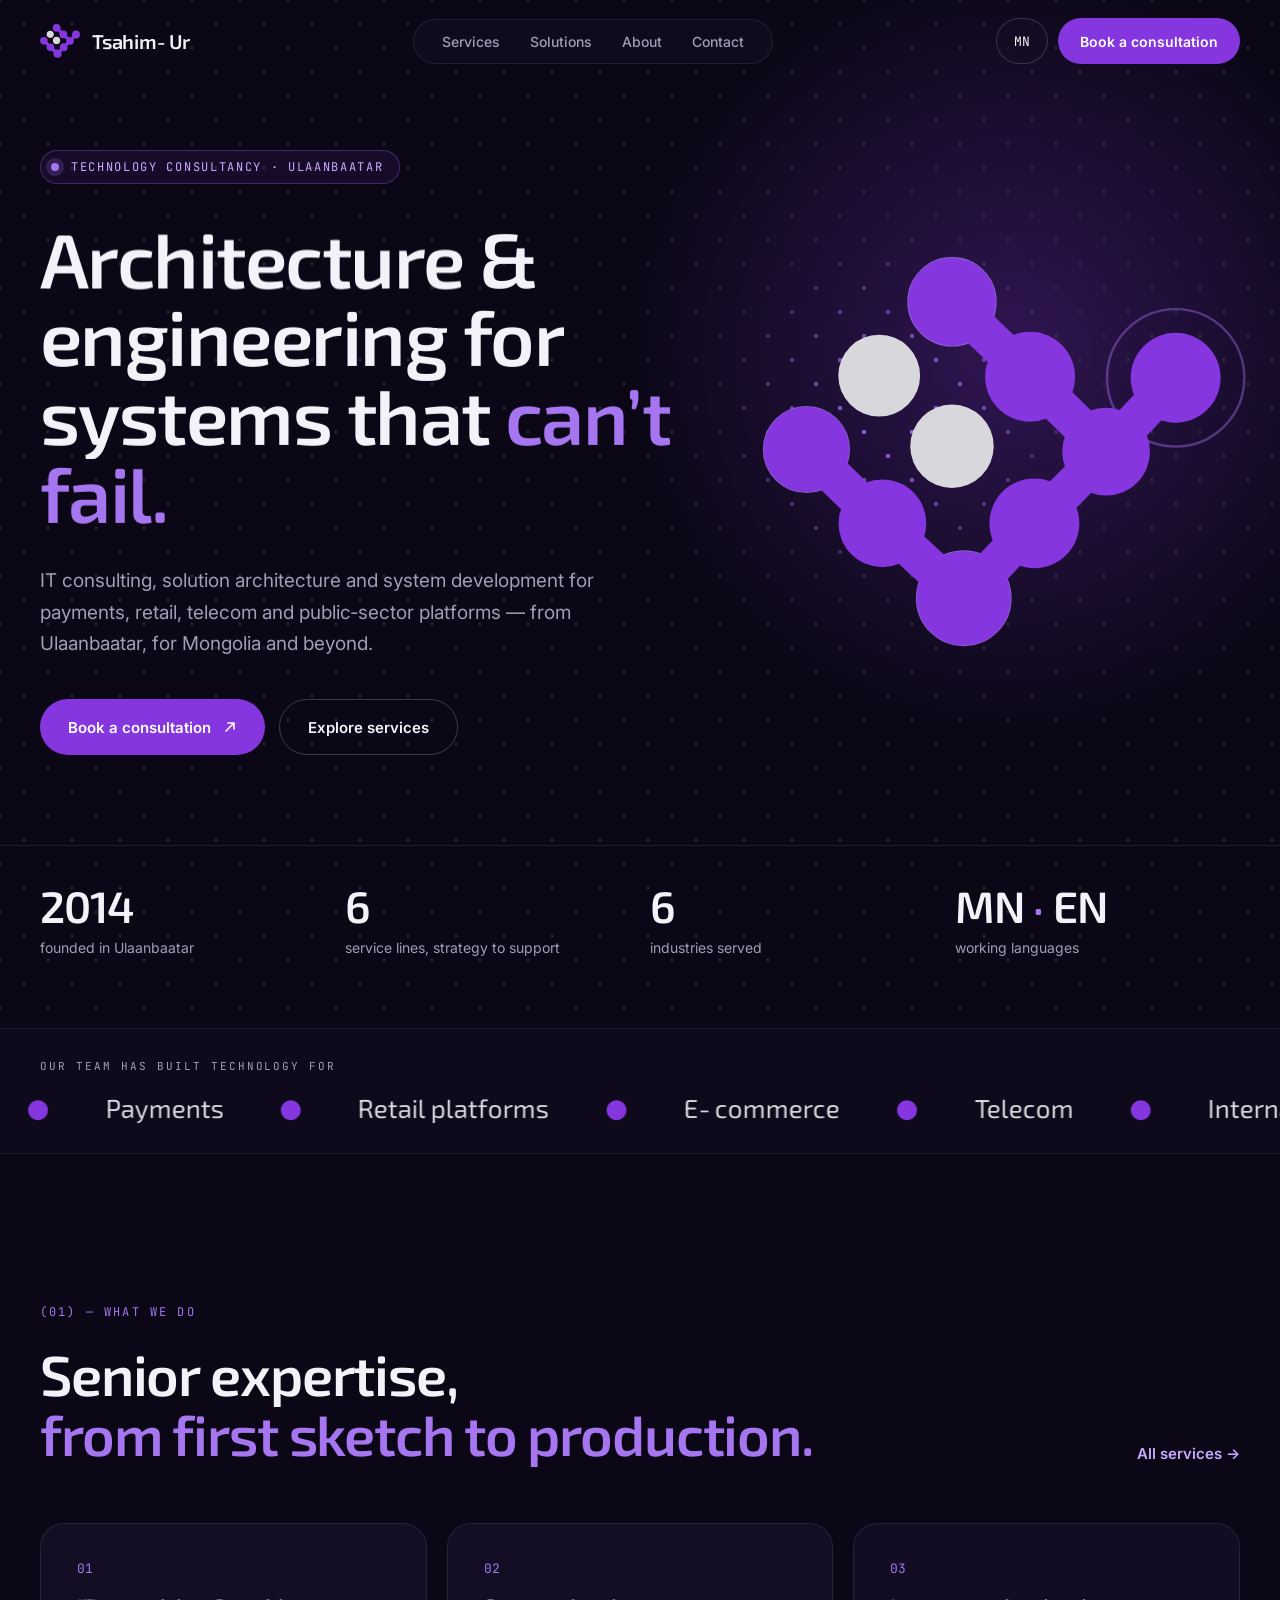
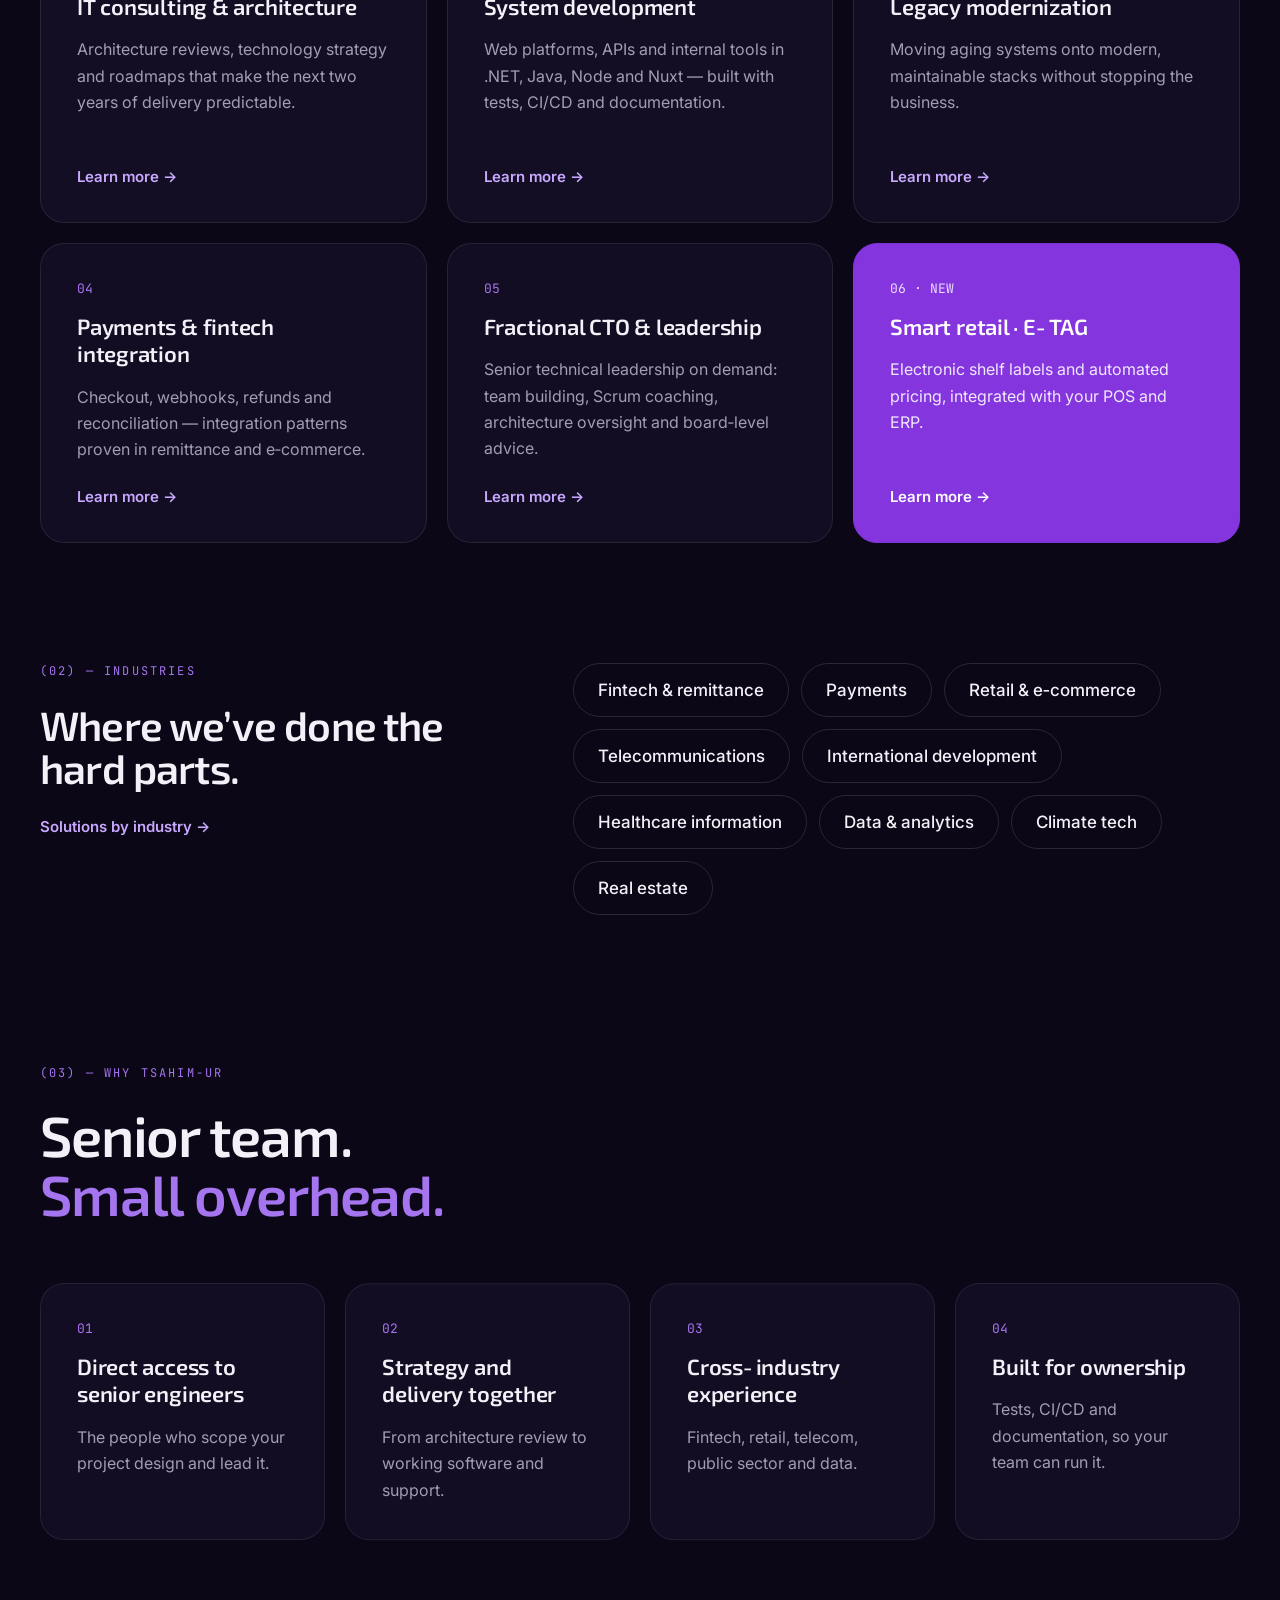
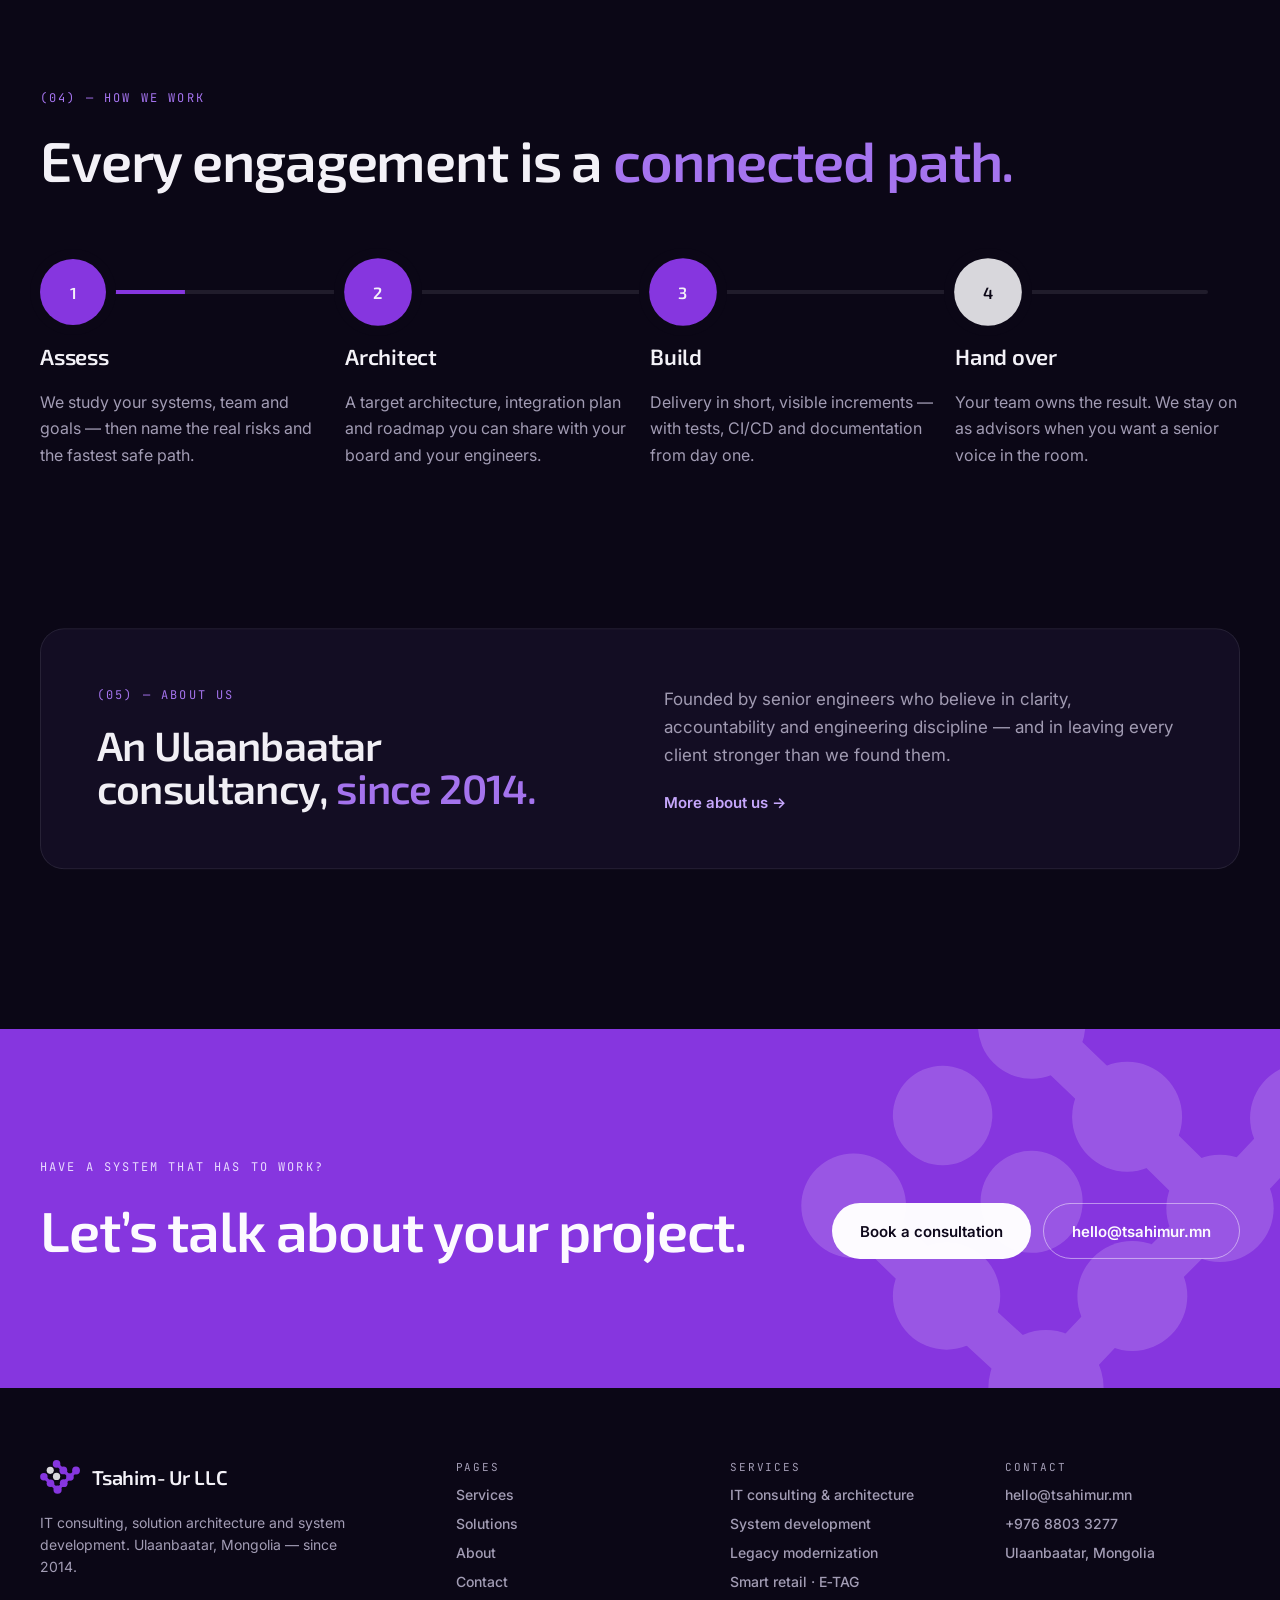
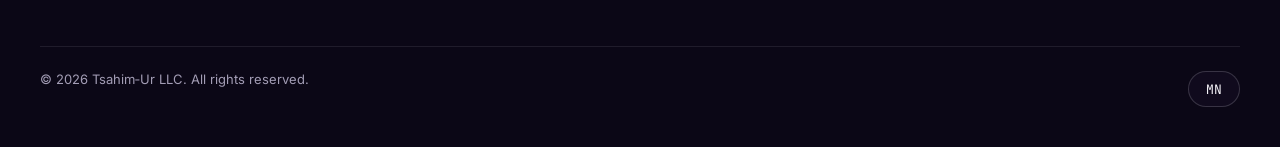
==== commit 16266ded: "Redesign website with new Tsahim-Ur brand - Five pages: Home, Services, Solutions, About, Contact (c" ====
--- a/index.html
+++ b/index.html
@@ -1,711 +1,250 @@
 <!doctype html>
 <html lang="en">
 <head>
-  <meta charset="utf-8" />
-  <meta name="viewport" content="width=device-width,initial-scale=1" />
+  <meta charset="utf-8">
+  <meta name="viewport" content="width=device-width,initial-scale=1">
   <title>Tsahim-Ur LLC — IT Consulting & System Development</title>
-  <meta name="description" content="Practical IT consulting and reliable system development. We design, build, and modernize scalable digital systems with disciplined execution." />
-  <meta name="theme-color" content="#0b1220" />
-  <meta name="author" content="Tsahim-Ur LLC" />
-  <meta name="robots" content="index,follow" />
-  <meta name="referrer" content="strict-origin-when-cross-origin" />
-
-  <script>
-    window.SITE_URL = "https://tsahimur.mn";
+  <meta name="description" content="IT consulting, solution architecture and system development for payments, retail, telecom and public-sector platforms. Ulaanbaatar, since 2014.">
+  <meta name="theme-color" content="#0B0716">
+  <meta name="author" content="Tsahim-Ur LLC">
+  <meta name="robots" content="index,follow">
+  <meta name="referrer" content="strict-origin-when-cross-origin">
+  <link rel="canonical" href="https://tsahimur.mn/">
+  <link rel="alternate" hreflang="en" href="https://tsahimur.mn/?lang=en">
+  <link rel="alternate" hreflang="mn" href="https://tsahimur.mn/?lang=mn">
+  <link rel="alternate" hreflang="x-default" href="https://tsahimur.mn/">
+
+  <link rel="icon" type="image/svg+xml" href="/assets/img/logo-mark.svg">
+  <link rel="icon" type="image/png" sizes="32x32" href="/assets/favicons/favicon-32.png">
+  <link rel="icon" type="image/png" sizes="16x16" href="/assets/favicons/favicon-16.png">
+  <link rel="apple-touch-icon" sizes="152x152" href="/assets/favicons/apple-touch-icon-ipad-retina-152x152.png">
+  <link rel="manifest" href="/assets/favicons/site.webmanifest">
+
+  <meta property="og:type" content="website">
+  <meta property="og:site_name" content="Tsahim-Ur LLC">
+  <meta property="og:title" content="Tsahim-Ur LLC — IT Consulting & System Development">
+  <meta property="og:description" content="IT consulting, solution architecture and system development for payments, retail, telecom and public-sector platforms. Ulaanbaatar, since 2014.">
+  <meta property="og:url" content="https://tsahimur.mn/">
+  <meta property="og:locale" content="en_US">
+  <meta property="og:locale:alternate" content="mn_MN">
+  <meta property="og:image" content="https://tsahimur.mn/assets/tsahimur_logo_transparent.png">
+  <meta property="og:image:alt" content="Tsahim-Ur LLC logo">
+  <meta name="twitter:card" content="summary_large_image">
+  <meta name="twitter:title" content="Tsahim-Ur LLC — IT Consulting & System Development">
+  <meta name="twitter:description" content="IT consulting, solution architecture and system development for payments, retail, telecom and public-sector platforms. Ulaanbaatar, since 2014.">
+  <meta name="twitter:image" content="https://tsahimur.mn/assets/tsahimur_logo_transparent.png">
+  <script type="application/ld+json">
+  {"@context":"https://schema.org","@type":"Organization","name":"Tsahim-Ur LLC","url":"https://tsahimur.mn/",
+   "logo":"https://tsahimur.mn/assets/tsahimur_logo_transparent.png","email":"hello@tsahimur.mn","foundingDate":"2014",
+   "address":{"@type":"PostalAddress","addressLocality":"Ulaanbaatar","addressCountry":"MN"},
+   "description":"IT consulting, solution architecture and system development company in Ulaanbaatar, Mongolia."}
   </script>
-
-  <meta name="keywords" content="IT consulting, system development, software architecture, web development, API integration, DevOps, Mongolia" />
-  <link rel="canonical" href="https://tsahimur.mn/" />
-  <link rel="alternate" hreflang="en" href="https://tsahimur.mn/?lang=en" />
-  <link rel="alternate" hreflang="mn" href="https://tsahimur.mn/?lang=mn" />
-  <link rel="alternate" hreflang="x-default" href="https://tsahimur.mn/?lang=en" />
-
-  <!-- Favicons (place files in /assets/favicons/) -->
-  <link rel="icon" type="image/png" sizes="16x16" href="assets/favicons/favicon-16.png">
-  <link rel="icon" type="image/png" sizes="32x32" href="assets/favicons/favicon-32.png">
-  <link rel="icon" type="image/png" sizes="48x48" href="assets/favicons/favicon-48.png">
-  <link rel="apple-touch-icon" href="assets/favicons/apple-touch-icon-iphone-60x60.png">
-  <link rel="apple-touch-icon" sizes="60x60" href="assets/favicons/apple-touch-icon-ipad-76x76.png">
-  <link rel="apple-touch-icon" sizes="114x114" href="assets/favicons/apple-touch-icon-iphone-retina-120x120.png">
-  <link rel="apple-touch-icon" sizes="144x144" href="assets/favicons/apple-touch-icon-ipad-retina-152x152.png">
-  <link rel="manifest" href="assets/favicons/site.webmanifest">
-
-  <!-- Open Graph / Social Sharing -->
-  <meta property="og:title" content="Tsahim-Ur LLC — IT Consulting & System Development" />
-  <meta property="og:description" content="Practical IT consulting and reliable system development. Scalable systems, disciplined execution, measurable outcomes." />
-  <meta property="og:type" content="website" />
-  <meta property="og:site_name" content="Tsahim-Ur LLC" />
-  <meta property="og:locale" content="en_US" />
-  <meta property="og:locale:alternate" content="mn_MN" />
-  <meta property="og:url" content="https://tsahimur.mn/" />
-  <meta property="og:image" content="https://tsahimur.mn/assets/tsahimur_logo_transparent.png" />
-    <meta property="og:image:alt" content="Tsahim-Ur LLC logo for social sharing previews" />
-
-  <!-- Twitter / X card -->
-  <meta name="twitter:card" content="summary_large_image" />
-  <meta name="twitter:title" content="Tsahim-Ur LLC — IT Consulting & System Development" />
-  <meta name="twitter:description" content="Practical IT consulting and reliable system development." />
-  <meta name="twitter:image" content="https://tsahimur.mn/assets/tsahimur_logo_transparent.png" />
-  <meta name="twitter:image:alt" content="Tsahim-Ur LLC logo for social sharing previews" />
-
-  <script type="application/ld+json">
-  {
-    "@context": "https://schema.org",
-    "@type": "Organization",
-    "name": "Tsahim-Ur LLC",
-    "url": "https://tsahimur.mn/",
-    "logo": "https://tsahimur.mn/assets/tsahimur_logo_transparent.png",
-    "description": "IT consulting and system development company providing architecture, delivery, modernization, and implementation services.",
-    "sameAs": [
-      "https://www.linkedin.com/in/gantulga-nadmid/",
-      "https://www.linkedin.com/in/temuulen-bold-905349135/"
-    ]
-  }
-  </script>
-
-  <script type="application/ld+json">
-  {
-    "@context": "https://schema.org",
-    "@type": "WebSite",
-    "name": "Tsahim-Ur LLC",
-    "url": "https://tsahimur.mn/",
-    "inLanguage": ["en", "mn"]
-  }
-  </script>
-
-  <style>
-    :root{
-      --bg:#f5f7fb;
-      --bg-soft:#eef2f9;
-      --card:#ffffff;
-      --text:#10192b;
-      --muted:#556079;
-      --border:#d8e0ef;
-      --accent:#6c63ff;
-      --accent-soft:rgba(108,99,255,.12);
-      --radius:20px;
-      --max:1100px;
-      --font: Inter, ui-sans-serif, system-ui, -apple-system, Segoe UI, Roboto, Helvetica, Arial, "Apple Color Emoji","Segoe UI Emoji";
-    }
-
-    [data-theme="dark"]{
-      --bg:#070d19;
-      --bg-soft:#111a2d;
-      --card:#101a2d;
-      --text:#f1f4fb;
-      --muted:#a9b6d3;
-      --border:#26324c;
-      --accent:#8b7fff;
-      --accent-soft:rgba(139,127,255,.18);
-    }
-
-    *{box-sizing:border-box;}
-    html{scroll-behavior:smooth;}
-    body{
-      margin:0;
-      font-family:var(--font);
-      color:var(--text);
-      background:
-        radial-gradient(900px 420px at 8% 8%, var(--accent-soft), transparent 72%),
-        radial-gradient(950px 450px at 92% 18%, rgba(56,189,248,.12), transparent 74%),
-        var(--bg);
-      min-height:100vh;
-      line-height:1.5;
-    }
-    a{color:inherit;text-decoration:none;}
-    .container{max-width:var(--max);margin:0 auto;padding:0 28px;}
-
-    .nav{
-      position:sticky;top:0;z-index:50;
-      background:color-mix(in oklab,var(--bg) 90%, transparent);
-      backdrop-filter:blur(10px);
-      border-bottom:1px solid var(--border);
-    }
-    .nav-inner{display:flex;align-items:center;justify-content:space-between;padding:18px 0;gap:16px;}
-    .brand{display:flex;align-items:center;gap:12px;font-weight:700;letter-spacing:.1px;}
-    .brand img{width:36px;height:36px;object-fit:contain;border-radius:12px;padding:6px;background:var(--bg-soft);border:1px solid var(--border);}
-
-    .nav-links{display:flex;align-items:center;gap:10px;color:var(--muted);font-weight:600;font-size:14px;}
-    .nav-links a{padding:9px 12px;border-radius:999px;transition:background .15s ease,color .15s ease;}
-    .nav-links a:hover{background:var(--bg-soft);color:var(--text);}
-    .nav-actions{display:flex;align-items:center;gap:10px;}
-
-    .btn{
-      display:inline-flex;align-items:center;justify-content:center;gap:8px;
-      padding:10px 16px;border-radius:999px;border:1px solid var(--border);
-      background:var(--card);color:var(--text);font-weight:600;font-size:14px;cursor:pointer;
-      transition:transform .15s ease, background .15s ease;
-      white-space:nowrap;
-    }
-    .btn:hover{transform:translateY(-1px);background:var(--bg-soft);}
-    .btn.primary{background:var(--accent);color:#fff;border-color:transparent;}
-    .btn.primary:hover{background:color-mix(in oklab,var(--accent) 88%, black);}
-    .btn.small{padding:8px 12px;font-size:13px;}
-    .icon{width:16px;height:16px;display:inline-block;}
-
-    .hero{padding:72px 0 32px;}
-    .hero-grid{display:grid;grid-template-columns:1.3fr .7fr;gap:18px;align-items:stretch;}
-    .panel{background:var(--card);border:1px solid var(--border);border-radius:var(--radius);}
-    .hero-main{padding:38px;}
-    .kicker{
-      display:inline-flex;align-items:center;gap:8px;padding:7px 12px;
-      border-radius:999px;background:var(--bg-soft);border:1px solid var(--border);
-      color:var(--muted);font-weight:700;font-size:12px;letter-spacing:.25px;text-transform:uppercase;
-    }
-    h1{margin:18px 0 14px;font-size:46px;line-height:1.03;letter-spacing:-1px;max-width:16ch;}
-    .sub{margin:0;color:var(--muted);font-size:17px;line-height:1.75;max-width:62ch;}
-    .hero-ctas{display:flex;gap:10px;flex-wrap:wrap;margin-top:24px;}
-    .meta{display:flex;gap:10px;flex-wrap:wrap;margin-top:24px;color:var(--muted);font-size:13px;font-weight:600;}
-    .chip{display:inline-flex;align-items:center;gap:8px;padding:8px 12px;border-radius:999px;border:1px solid var(--border);background:var(--bg-soft);}
-    .hero-side{padding:18px;display:flex;flex-direction:column;gap:10px;background:var(--bg-soft);}
-    .stat{padding:16px;border-radius:16px;border:1px solid var(--border);background:var(--card);}
-    .stat b{display:block;font-size:14px;margin-bottom:6px;}
-    .stat p{margin:0;color:var(--muted);font-size:13px;line-height:1.6;}
-    .stat .small{font-size:12px;}
-
-    section{padding:34px 0;}
-    .section-head{display:flex;align-items:flex-end;justify-content:space-between;gap:16px;margin-bottom:14px;}
-    .section-title{margin:0;font-size:22px;letter-spacing:-.3px;}
-    .section-note{margin:0;color:var(--muted);font-size:14px;max-width:64ch;line-height:1.7;}
-
-    .grid-3{display:grid;grid-template-columns:repeat(2,1fr);gap:12px;}
-    .card{padding:20px;border-radius:18px;border:1px solid var(--border);background:var(--card);}
-    .card h3{margin:0 0 8px;font-size:16px;}
-    .card p{margin:0;color:var(--muted);font-size:14px;line-height:1.7;}
-    .card .tagrow{display:flex;flex-wrap:wrap;gap:8px;margin-top:14px;}
-    .tag{padding:5px 10px;border-radius:999px;border:1px solid var(--border);background:var(--bg-soft);color:var(--muted);font-size:12px;font-weight:700;}
-
-    .founders{display:grid;grid-template-columns:1fr 1fr;gap:12px;}
-    .person{display:flex;gap:12px;align-items:flex-start;padding:18px;border-radius:18px;border:1px solid var(--border);background:var(--card);}
-    .avatar{width:44px;height:44px;border-radius:14px;display:flex;align-items:center;justify-content:center;font-weight:900;color:var(--accent);background:var(--accent-soft);border:1px solid var(--border);flex:0 0 auto;}
-    .person h4{margin:0;font-size:15px;}
-    .person p{margin:6px 0 12px;color:var(--muted);font-size:13px;line-height:1.6;}
-    .person a.link{display:inline-flex;align-items:center;gap:8px;padding:8px 11px;border-radius:999px;border:1px solid var(--border);font-size:13px;font-weight:700;background:var(--bg-soft);}
-
-    footer{padding:26px 0 42px;color:var(--muted);font-size:13px;}
-    .foot{display:flex;align-items:center;justify-content:space-between;gap:14px;border-top:1px solid var(--border);padding-top:18px;flex-wrap:wrap;}
-
-    @media (max-width: 920px){
-      .hero-grid,.founders,.grid-3{grid-template-columns:1fr;}
-      h1{font-size:38px;max-width:unset;}
-    }
-    @media (max-width: 780px){
-      .container{padding:0 16px;}
-      .nav-links{display:none;}
-      .hero{padding-top:46px;}
-      .hero-main{padding:24px;}
-      h1{font-size:33px;}
-    }
-</style>
+  <link rel="preconnect" href="https://fonts.googleapis.com">
+  <link rel="preconnect" href="https://fonts.gstatic.com" crossorigin>
+  <link rel="stylesheet" href="https://fonts.googleapis.com/css2?family=Exo+2:wght@300;400;500;600;700&family=Inter:wght@300;400;500;600;700&family=JetBrains+Mono:wght@400;500&display=swap">
+  <link rel="stylesheet" href="/assets/css/site.css?v=202611241729">
+  <script>window.SITE_URL = "https://tsahimur.mn";</script>
 </head>
-
-<body>
-  <header class="nav">
-    <div class="container nav-inner">
-      <a class="brand" href="#top" aria-label="Tsahim-Ur home">
-        <img src="assets/tsahimur_logo_transparent.png" alt="Tsahim-Ur logo">
-        <span data-i18n="brand">Tsahim-Ur LLC</span>
-      </a>
-
-      <nav class="nav-links" aria-label="Primary">
-        <a href="#services" data-i18n="nav_services">Services</a>
-        <a href="#about" data-i18n="nav_about">About</a>
-        <a href="#founders" data-i18n="nav_founders">Founders</a>
-        <a href="#contact" data-i18n="nav_contact">Contact</a>
+<body data-page="home">
+<a class="skip" href="#main" data-i18n="skip">Skip to content</a>
+<div class="cursor" aria-hidden="true"></div>
+<div class="cursor-ring" aria-hidden="true"></div>
+<header class="site-header">
+  <div class="wrap">
+    <a class="brand" href="/" aria-label="Tsahim-Ur home">
+      <svg aria-hidden="true" viewBox="4 2 856 730"><g fill="none" stroke="#8636DF" stroke-width="70" stroke-linecap="round" stroke-linejoin="round"><polyline points="358,86 504,226 646,366 776,228"/><polyline points="646,366 512,500 380,640 228,500 86,362"/></g><g fill="#8636DF"><circle cx="358" cy="86" r="82"/><circle cx="504" cy="226" r="84"/><circle cx="646" cy="366" r="82"/><circle cx="776" cy="228" r="84"/><circle cx="512" cy="500" r="84"/><circle cx="380" cy="640" r="88"/><circle cx="228" cy="500" r="82"/><circle cx="86" cy="362" r="80"/></g><g fill="#D8D7DC"><circle cx="222" cy="224" r="76"/><circle cx="358" cy="356" r="78"/></g></svg>
+      <span>Tsahim‑Ur</span>
+    </a>
+    <nav class="nav-links" aria-label="Primary">
+      <a class="navlink" href="/services/"  data-i18n="nav_services">Services</a>
+      <a class="navlink" href="/solutions/"  data-i18n="nav_solutions">Solutions</a>
+      <a class="navlink" href="/about/"  data-i18n="nav_about">About</a>
+      <a class="navlink" href="/contact/"  data-i18n="nav_contact">Contact</a>
+    </nav>
+    <div class="header-actions">
+      <button class="lang-btn" type="button" data-lang-toggle data-i18n-aria="lang_switch" aria-label="Switch language"><span data-lang-label>MN</span></button>
+      <a class="btn btn-v header-cta" data-magnetic href="/contact/" data-i18n="cta_book">Book a consultation</a>
+      <button class="menu-btn" type="button" data-menu-btn aria-expanded="false" aria-controls="mobile-nav" data-i18n-aria="menu" aria-label="Open menu">
+        <svg width="18" height="18" viewBox="0 0 18 18" fill="none" aria-hidden="true"><path d="M2 6h14M2 12h14" stroke="currentColor" stroke-width="1.5" stroke-linecap="round"/></svg>
+      </button>
+    </div>
+  </div>
+  <nav class="mobile-nav" id="mobile-nav" data-mobile-nav aria-label="Mobile">
+    <a class="navlink" href="/" data-i18n="nav_home">Home</a>
+    <a class="navlink" href="/services/" data-i18n="nav_services">Services</a>
+    <a class="navlink" href="/solutions/" data-i18n="nav_solutions">Solutions</a>
+    <a class="navlink" href="/about/" data-i18n="nav_about">About</a>
+    <a class="btn btn-v" href="/contact/" style="margin-top:8px;justify-content:center" data-i18n="cta_book">Book a consultation</a>
+  </nav>
+</header>
+<main id="main">
+<section class="hero">
+  <div class="hero-dots" aria-hidden="true"></div>
+  <div class="hero-spot" aria-hidden="true"></div>
+  <div class="glow" aria-hidden="true" style="width:1100px;height:1100px;right:-280px;top:-200px"></div>
+  <div class="wrap hero-grid">
+    <div>
+      <div class="badge" data-fade><i></i><span data-i18n="hero_badge">Technology consultancy · Ulaanbaatar</span></div>
+      <h1 class="h1" data-split data-i18n="hero_title">Architecture &amp; engineering for systems that <span class="ac">can’t fail.</span></h1>
+      <p class="lead" data-fade style="margin-top:34px;max-width:560px" data-i18n="hero_sub">IT consulting, solution architecture and system development for payments, retail, telecom and public‑sector platforms — from Ulaanbaatar, for Mongolia and beyond.</p>
+      <div data-fade style="display:flex;flex-wrap:wrap;gap:14px;margin-top:40px">
+        <a class="btn btn-v" data-magnetic href="/contact/"><span data-i18n="cta_book">Book a consultation</span><svg viewBox="0 0 14 14" fill="none" aria-hidden="true"><path d="M3 11L11 3M5 3h6v6" stroke="currentColor" stroke-width="1.6" stroke-linecap="round" stroke-linejoin="round"/></svg></a>
+        <a class="btn btn-o" data-magnetic href="/services/" data-i18n="cta_services">Explore services</a>
+      </div>
+    </div>
+    <div class="hero-mark" data-tilt>
+      <svg role="img" aria-label="Tsahim-Ur logo" data-mark viewBox="-40 -40 936 810">
+        <g fill="none" stroke="#A675F0" stroke-width="3">
+          <circle data-pulse cx="776" cy="228" r="84"/><circle data-pulse cx="86" cy="362" r="80"/><circle data-pulse cx="380" cy="640" r="88"/><circle data-pulse cx="358" cy="86" r="82"/>
+        </g>
+        <g fill="none" stroke="#8636DF" stroke-width="70" stroke-linecap="round" stroke-linejoin="round">
+          <polyline data-conn points="358,86 504,226 646,366 776,228"/>
+          <polyline data-conn points="646,366 512,500 380,640 228,500 86,362"/>
+        </g>
+        <g fill="#8636DF">
+          <circle data-node cx="86" cy="362" r="80"/><circle data-node cx="228" cy="500" r="82"/><circle data-node cx="380" cy="640" r="88"/><circle data-node cx="512" cy="500" r="84"/><circle data-node cx="646" cy="366" r="82"/><circle data-node cx="504" cy="226" r="84"/><circle data-node cx="358" cy="86" r="82"/><circle data-node cx="776" cy="228" r="84"/>
+        </g>
+        <g fill="#D8D7DC"><circle data-silver cx="222" cy="224" r="76"/><circle data-silver cx="358" cy="356" r="78"/></g>
+      </svg>
+    </div>
+  </div>
+  <div class="wrap g4 stats" data-fade>
+    <div><div class="num"><span data-count="2014">2014</span></div><div class="small" style="margin-top:6px" data-i18n="stat1">founded in Ulaanbaatar</div></div>
+    <div><div class="num"><span data-count="6">6</span></div><div class="small" style="margin-top:6px" data-i18n="stat2">service lines, strategy to support</div></div>
+    <div><div class="num"><span data-count="6">6</span></div><div class="small" style="margin-top:6px" data-i18n="stat3">industries served</div></div>
+    <div><div class="num">MN<span class="ac"> · </span>EN</div><div class="small" style="margin-top:6px" data-i18n="stat4">working languages</div></div>
+  </div>
+</section>
+
+<section class="strip" aria-labelledby="strip-label">
+  <div class="wrap mono" id="strip-label" style="font-size:11px;letter-spacing:.18em;color:var(--mist);margin-bottom:18px;text-transform:uppercase" data-i18n="strip_label">Our team has built technology for</div>
+  <div class="strip-track">
+    <div class="marquee" data-marquee>
+      <span style="display:inline-flex;gap:56px;align-items:center;padding-right:56px"><span data-i18n="strip1">Remittance</span><b>●</b><span data-i18n="strip2">Payments</span><b>●</b><span data-i18n="strip3">Retail platforms</span><b>●</b><span data-i18n="strip4">E‑commerce</span><b>●</b><span data-i18n="strip5">Telecom</span><b>●</b><span data-i18n="strip6">International development</span><b>●</b><span data-i18n="strip7">Healthcare data</span><b>●</b><span data-i18n="strip8">Climate tech</span><b>●</b></span><span aria-hidden="true" style="display:inline-flex;gap:56px;align-items:center;padding-right:56px"><span data-i18n="strip1">Remittance</span><b>●</b><span data-i18n="strip2">Payments</span><b>●</b><span data-i18n="strip3">Retail platforms</span><b>●</b><span data-i18n="strip4">E‑commerce</span><b>●</b><span data-i18n="strip5">Telecom</span><b>●</b><span data-i18n="strip6">International development</span><b>●</b><span data-i18n="strip7">Healthcare data</span><b>●</b><span data-i18n="strip8">Climate tech</span><b>●</b></span>
+    </div>
+  </div>
+</section>
+
+<section style="padding:150px 0 120px">
+  <div class="wrap">
+    <div class="head-row">
+      <div><div class="eyebrow" data-reveal data-i18n="hs_eyebrow">(01) — What we do</div><h2 class="h2" data-reveal data-i18n="hs_title">Senior expertise,<br><span class="ac">from first sketch to production.</span></h2></div>
+      <a class="arrow-link" data-reveal href="/services/" data-i18n="hs_all">All services →</a>
+    </div>
+    <div class="g3">
+      <a class="card pad" data-stagger href="/services/#s1" style="min-height:300px"><span class="mono ac" style="font-size:13px">01</span><h3 class="h3" data-i18n="svc1_t">IT consulting &amp; architecture</h3><p class="body" data-i18n="svc1_d">Architecture reviews, technology strategy and roadmaps that make the next two years of delivery predictable.</p><span class="arrow-link" style="margin-top:auto" data-i18n="learn_more">Learn more →</span></a>
+      <a class="card pad" data-stagger href="/services/#s2" style="min-height:300px"><span class="mono ac" style="font-size:13px">02</span><h3 class="h3" data-i18n="svc2_t">System development</h3><p class="body" data-i18n="svc2_d">Web platforms, APIs and internal tools in .NET, Java, Node and Nuxt — built with tests, CI/CD and documentation.</p><span class="arrow-link" style="margin-top:auto" data-i18n="learn_more">Learn more →</span></a>
+      <a class="card pad" data-stagger href="/services/#s3" style="min-height:300px"><span class="mono ac" style="font-size:13px">03</span><h3 class="h3" data-i18n="svc3_t">Legacy modernization</h3><p class="body" data-i18n="svc3_d">Moving aging systems onto modern, maintainable stacks without stopping the business.</p><span class="arrow-link" style="margin-top:auto" data-i18n="learn_more">Learn more →</span></a>
+      <a class="card pad" data-stagger href="/services/#s4" style="min-height:300px"><span class="mono ac" style="font-size:13px">04</span><h3 class="h3" data-i18n="svc4_t">Payments &amp; fintech integration</h3><p class="body" data-i18n="svc4_d">Checkout, webhooks, refunds and reconciliation — integration patterns proven in remittance and e‑commerce.</p><span class="arrow-link" style="margin-top:auto" data-i18n="learn_more">Learn more →</span></a>
+      <a class="card pad" data-stagger href="/services/#s5" style="min-height:300px"><span class="mono ac" style="font-size:13px">05</span><h3 class="h3" data-i18n="svc5_t">Fractional CTO &amp; leadership</h3><p class="body" data-i18n="svc5_d">Senior technical leadership on demand: team building, Scrum coaching, architecture oversight and board‑level advice.</p><span class="arrow-link" style="margin-top:auto" data-i18n="learn_more">Learn more →</span></a>
+      <a class="card pad feature" data-stagger href="/services/#s6" style="min-height:300px"><span class="mono" style="font-size:13px;color:#EBDDFF" data-i18n="svc6_badge">06 · NEW</span><h3 class="h3" data-i18n="svc6_t">Smart retail · E‑TAG</h3><p style="margin:0;font-size:16px;line-height:1.65;color:#F1E9FF" data-i18n="svc6_d">Electronic shelf labels and automated pricing, integrated with your POS and ERP.</p><span style="margin-top:auto;font-weight:600;font-size:15px" data-i18n="learn_more">Learn more →</span></a>
+    </div>
+  </div>
+</section>
+
+<section class="section">
+  <div class="wrap split" style="grid-template-columns:minmax(0,1fr) minmax(0,1.4fr);align-items:start">
+    <div>
+      <div class="eyebrow" data-reveal data-i18n="hi_eyebrow">(02) — Industries</div>
+      <h2 class="h2 sm" data-reveal data-i18n="hi_title">Where we’ve done the hard parts.</h2>
+      <a class="arrow-link" data-reveal href="/solutions/" style="margin-top:28px" data-i18n="hi_link">Solutions by industry →</a>
+    </div>
+    <div data-reveal style="display:flex;flex-wrap:wrap;gap:12px">
+      <span class="pill" data-i18n="chip1">Fintech &amp; remittance</span><span class="pill" data-i18n="chip2">Payments</span><span class="pill" data-i18n="chip3">Retail &amp; e‑commerce</span><span class="pill" data-i18n="chip4">Telecommunications</span><span class="pill" data-i18n="chip5">International development</span><span class="pill" data-i18n="chip6">Healthcare information</span><span class="pill" data-i18n="chip7">Data &amp; analytics</span><span class="pill" data-i18n="chip8">Climate tech</span><span class="pill" data-i18n="chip9">Real estate</span>
+    </div>
+  </div>
+</section>
+
+<section class="section">
+  <div class="wrap">
+    <div class="eyebrow" data-reveal data-i18n="why_eyebrow">(03) — Why Tsahim‑Ur</div>
+    <h2 class="h2" data-reveal style="margin-bottom:60px" data-i18n="why_title">Senior team.<br><span class="ac">Small overhead.</span></h2>
+    <div class="g4">
+      <div class="card pad" data-stagger><span class="mono ac" style="font-size:13px">01</span><h3 class="h3" data-i18n="why1_t">Direct access to senior engineers</h3><p class="body" data-i18n="why1_d">The people who scope your project design and lead it.</p></div>
+      <div class="card pad" data-stagger><span class="mono ac" style="font-size:13px">02</span><h3 class="h3" data-i18n="why2_t">Strategy and delivery together</h3><p class="body" data-i18n="why2_d">From architecture review to working software and support.</p></div>
+      <div class="card pad" data-stagger><span class="mono ac" style="font-size:13px">03</span><h3 class="h3" data-i18n="why3_t">Cross‑industry experience</h3><p class="body" data-i18n="why3_d">Fintech, retail, telecom, public sector and data.</p></div>
+      <div class="card pad" data-stagger><span class="mono ac" style="font-size:13px">04</span><h3 class="h3" data-i18n="why4_t">Built for ownership</h3><p class="body" data-i18n="why4_d">Tests, CI/CD and documentation, so your team can run it.</p></div>
+    </div>
+  </div>
+</section>
+
+<section class="section" data-path-sec style="padding-bottom:160px">
+  <div class="wrap">
+    <div class="eyebrow" data-reveal data-i18n="how_eyebrow">(04) — How we work</div>
+    <h2 class="h2" data-reveal style="margin-bottom:70px" data-i18n="how_title">Every engagement is a <span class="ac">connected path.</span></h2>
+    <div class="path">
+      <div class="path-line" aria-hidden="true"><i data-pathline></i></div>
+      <ol class="g4" style="position:relative;margin:0;padding:0;list-style:none">
+        <li class="step"><span class="step-node">1</span><h3 class="h3" data-i18n="how1_t">Assess</h3><p class="body" data-i18n="how1_d">We study your systems, team and goals — then name the real risks and the fastest safe path.</p></li>
+        <li class="step"><span class="step-node">2</span><h3 class="h3" data-i18n="how2_t">Architect</h3><p class="body" data-i18n="how2_d">A target architecture, integration plan and roadmap you can share with your board and your engineers.</p></li>
+        <li class="step"><span class="step-node">3</span><h3 class="h3" data-i18n="how3_t">Build</h3><p class="body" data-i18n="how3_d">Delivery in short, visible increments — with tests, CI/CD and documentation from day one.</p></li>
+        <li class="step"><span class="step-node silver">4</span><h3 class="h3" data-i18n="how4_t">Hand over</h3><p class="body" data-i18n="how4_d">Your team owns the result. We stay on as advisors when you want a senior voice in the room.</p></li>
+      </ol>
+    </div>
+  </div>
+</section>
+
+<section class="section" style="padding-bottom:160px">
+  <div class="wrap">
+    <div class="card split" data-reveal style="padding:56px;align-items:center;gap:48px">
+      <div><div class="eyebrow" style="margin-bottom:20px" data-i18n="ha_eyebrow">(05) — About us</div><h2 class="h2 sm" data-i18n="ha_title">An Ulaanbaatar consultancy, <span class="ac">since 2014.</span></h2></div>
+      <div style="display:flex;flex-direction:column;gap:24px;align-items:flex-start"><p class="lead" style="font-size:17px" data-i18n="ha_body">Founded by senior engineers who believe in clarity, accountability and engineering discipline — and in leaving every client stronger than we found them.</p><a class="arrow-link" href="/about/" data-i18n="ha_link">More about us →</a></div>
+    </div>
+  </div>
+</section>
+</main>
+<section class="cta-band">
+  <svg class="mark" aria-hidden="true" viewBox="4 2 856 730"><g fill="none" stroke="#fff" stroke-width="70" stroke-linecap="round" stroke-linejoin="round"><polyline points="358,86 504,226 646,366 776,228"/><polyline points="646,366 512,500 380,640 228,500 86,362"/></g><g fill="#fff"><circle cx="358" cy="86" r="82"/><circle cx="504" cy="226" r="84"/><circle cx="646" cy="366" r="82"/><circle cx="776" cy="228" r="84"/><circle cx="512" cy="500" r="84"/><circle cx="380" cy="640" r="88"/><circle cx="228" cy="500" r="82"/><circle cx="86" cy="362" r="80"/><circle cx="222" cy="224" r="76"/><circle cx="358" cy="356" r="78"/></g></svg>
+  <div class="wrap">
+    <div style="max-width:760px">
+      <div class="eyebrow" data-reveal style="color:#EBDDFF" data-i18n="band_eyebrow">Have a system that has to work?</div>
+      <h2 class="h2" data-reveal style="color:#fff" data-i18n="band_title">Let’s talk about your project.</h2>
+    </div>
+    <div data-reveal style="display:flex;flex-wrap:wrap;gap:12px">
+      <a class="btn btn-w" data-magnetic href="/contact/" data-i18n="cta_book">Book a consultation</a>
+      <a class="btn btn-ow" data-magnetic href="mailto:hello@tsahimur.mn">hello@tsahimur.mn</a>
+    </div>
+  </div>
+</section>
+<footer class="site-footer">
+  <div class="wrap">
+    <div class="foot-grid">
+      <div class="foot-col" style="gap:18px">
+        <span class="brand"><svg aria-hidden="true" viewBox="4 2 856 730"><g fill="none" stroke="#8636DF" stroke-width="70" stroke-linecap="round" stroke-linejoin="round"><polyline points="358,86 504,226 646,366 776,228"/><polyline points="646,366 512,500 380,640 228,500 86,362"/></g><g fill="#8636DF"><circle cx="358" cy="86" r="82"/><circle cx="504" cy="226" r="84"/><circle cx="646" cy="366" r="82"/><circle cx="776" cy="228" r="84"/><circle cx="512" cy="500" r="84"/><circle cx="380" cy="640" r="88"/><circle cx="228" cy="500" r="82"/><circle cx="86" cy="362" r="80"/></g><g fill="#D8D7DC"><circle cx="222" cy="224" r="76"/><circle cx="358" cy="356" r="78"/></g></svg><span>Tsahim‑Ur LLC</span></span>
+        <p class="small" style="margin:0;max-width:320px" data-i18n="foot_tag">IT consulting, solution architecture and system development. Ulaanbaatar, Mongolia — since 2014.</p>
+      </div>
+      <nav class="foot-col" aria-label="Footer">
+        <span class="foot-label" data-i18n="foot_pages">Pages</span>
+        <a class="navlink" href="/services/" data-i18n="nav_services">Services</a>
+        <a class="navlink" href="/solutions/" data-i18n="nav_solutions">Solutions</a>
+        <a class="navlink" href="/about/" data-i18n="nav_about">About</a>
+        <a class="navlink" href="/contact/" data-i18n="nav_contact">Contact</a>
       </nav>
-
-      <div class="nav-actions">
-        <button class="btn small" id="langBtn" type="button" aria-label="Toggle language">
-          <span id="langLabel">MN</span>
-        </button>
-
-        <button class="btn" id="themeBtn" type="button" aria-label="Toggle theme">
-          <svg class="icon" viewBox="0 0 24 24" fill="none" aria-hidden="true">
-            <path d="M12 18a6 6 0 1 0 0-12 6 6 0 0 0 0 12Z" stroke="currentColor" stroke-width="2"/>
-            <path d="M12 2v2M12 20v2M4.93 4.93l1.41 1.41M17.66 17.66l1.41 1.41M2 12h2M20 12h2M4.93 19.07l1.41-1.41M17.66 6.34l1.41-1.41" stroke="currentColor" stroke-width="2" stroke-linecap="round"/>
-          </svg>
-          <span data-i18n="theme">Theme</span>
-        </button>
-
-        <a class="btn primary" href="#contact">
-          <svg class="icon" viewBox="0 0 24 24" fill="none" aria-hidden="true">
-            <path d="M4 4h16v16H4V4Z" stroke="currentColor" stroke-width="2"/>
-            <path d="m4 7 8 6 8-6" stroke="currentColor" stroke-width="2" stroke-linecap="round" stroke-linejoin="round"/>
-          </svg>
-          <span data-i18n="start_project">Start a Project</span>
-        </a>
-      </div>
-    </div>
-  </header>
-
-  <main id="top" class="container">
-    <div class="hero">
-      <div class="hero-grid">
-        <div class="panel hero-main">
-          <span class="kicker">
-            <span style="width:8px;height:8px;border-radius:50%;background:var(--accent2);display:inline-block"></span>
-            <span data-i18n="kicker">IT Consulting • System Development</span>
-          </span>
-
-          <h1 data-i18n="h1">Build reliable systems that scale with your business.</h1>
-          <p class="sub" data-i18n="sub">
-            Tsahim-Ur LLC helps teams design, modernize, and deliver software—clean architecture, strong execution,
-            and measurable outcomes.
-          </p>
-
-          <div class="hero-ctas">
-            <a class="btn primary" href="#contact" data-i18n="cta_contact">Contact Us</a>
-            <a class="btn" href="#services" data-i18n="cta_services">Explore Services</a>
-          </div>
-
-          <div class="meta" aria-label="Highlights">
-            <span class="chip">
-              <svg class="icon" viewBox="0 0 24 24" fill="none" aria-hidden="true">
-                <path d="M20 6 9 17l-5-5" stroke="currentColor" stroke-width="2" stroke-linecap="round" stroke-linejoin="round"/>
-              </svg>
-              <span data-i18n="chip_delivery">End-to-end delivery</span>
-            </span>
-            <span class="chip">
-              <svg class="icon" viewBox="0 0 24 24" fill="none" aria-hidden="true">
-                <path d="M12 2 2 7l10 5 10-5-10-5Z" stroke="currentColor" stroke-width="2" stroke-linejoin="round"/>
-                <path d="M2 17l10 5 10-5" stroke="currentColor" stroke-width="2" stroke-linejoin="round"/>
-                <path d="M2 12l10 5 10-5" stroke="currentColor" stroke-width="2" stroke-linejoin="round"/>
-              </svg>
-              <span data-i18n="chip_modern">Modern tech stack</span>
-            </span>
-            <span class="chip">
-              <svg class="icon" viewBox="0 0 24 24" fill="none" aria-hidden="true">
-                <path d="M12 21s7-4.35 7-10V6l-7-3-7 3v5c0 5.65 7 10 7 10Z" stroke="currentColor" stroke-width="2" stroke-linejoin="round"/>
-              </svg>
-              <span data-i18n="chip_security">Security-minded</span>
-            </span>
-          </div>
-        </div>
-
-        <aside class="panel hero-side" aria-label="Value points">
-          <div class="stat">
-            <b data-i18n="stat1_title">Consulting that unblocks delivery</b>
-            <p data-i18n="stat1_desc">Architecture review, roadmap planning, and pragmatic guidance to ship faster with fewer surprises.</p>
-          </div>
-          <div class="stat">
-            <b data-i18n="stat2_title">System development you can maintain</b>
-            <p data-i18n="stat2_desc">Well-structured codebases, documentation, tests, and CI/CD—built for long-term ownership.</p>
-          </div>
-          <div class="stat">
-            <b data-i18n="stat3_title">Strong leadership, broad experience</b>
-            <p class="small" data-i18n="stat3_desc">Founded by senior practitioners with experience across multiple industries and systems.</p>
-          </div>
-        </aside>
-      </div>
-    </div>
-
-    <section id="services">
-      <div class="section-head">
-        <h2 class="section-title" data-i18n="services_title">Services</h2>
-        <p class="section-note" data-i18n="services_note">Small, focused offerings that cover strategy → delivery → ongoing support.</p>
-      </div>
-
-      <div class="grid-3">
-        <div class="card">
-          <h3 data-i18n="svc1_title">IT Consulting & Architecture</h3>
-          <p data-i18n="svc1_desc">System design, audits, modernization plans, and technical leadership for teams and stakeholders.</p>
-          <div class="tagrow">
-            <span class="tag" data-i18n="tag_arch">Architecture</span>
-            <span class="tag" data-i18n="tag_roadmap">Roadmap</span>
-            <span class="tag" data-i18n="tag_review">Review</span>
-          </div>
-        </div>
-
-        <div class="card">
-          <h3 data-i18n="svc2_title">System Development</h3>
-          <p data-i18n="svc2_desc">Web platforms, APIs, integrations, and internal tools—implemented with clean, scalable patterns.</p>
-          <div class="tagrow">
-            <span class="tag" data-i18n="tag_web">Web</span>
-            <span class="tag" data-i18n="tag_api">API</span>
-            <span class="tag" data-i18n="tag_integration">Integration</span>
-          </div>
-        </div>
-
-        <div class="card">
-          <h3 data-i18n="svc3_title">System Modernization</h3>
-          <p data-i18n="svc3_desc">We refactor legacy systems, improve performance, and prepare infrastructure for long-term scalability.</p>
-          <div class="tagrow">
-            <span class="tag" data-i18n="tag_modernization">Modernization</span>
-            <span class="tag" data-i18n="tag_performance">Performance</span>
-            <span class="tag" data-i18n="tag_scalability">Scalability</span>
-          </div>
-        </div>
-
-        <div class="card">
-          <h3 data-i18n="svc4_title">Delivery & Technical Leadership</h3>
-          <p data-i18n="svc4_desc">We provide senior-level technical leadership, architecture oversight, and delivery governance.</p>
-          <div class="tagrow">
-            <span class="tag" data-i18n="tag_leadership">Leadership</span>
-            <span class="tag" data-i18n="tag_governance">Governance</span>
-            <span class="tag" data-i18n="tag_delivery">Delivery</span>
-          </div>
-        </div>
-      </div>
-    </section>
-
-    <section id="about">
-      <div class="section-head">
-        <h2 class="section-title" data-i18n="about_title">About Tsahim-Ur</h2>
-        <p class="section-note" data-i18n="about_note">We work best with teams that value clarity, accountability, and engineering discipline.</p>
-      </div>
-
-      <div class="card">
-        <p style="margin:0;color:var(--muted);line-height:1.7;font-size:14px" data-i18n="about_body">
-          Tsahim-Ur LLC is an IT consulting and system development company. We help clients turn business needs into
-          well-designed, production-ready software. Our approach emphasizes pragmatic architecture, measurable delivery,
-          and maintainable systems.
-        </p>
-      </div>
-    </section>
-
-    <section id="founders">
-      <div class="section-head">
-        <h2 class="section-title" data-i18n="founders_title">Founders</h2>
-        <p class="section-note" data-i18n="founders_note">Connect with the founders on LinkedIn.</p>
-      </div>
-
-      <div class="founders">
-        <div class="person">
-          <div class="avatar" aria-hidden="true">GN</div>
-          <div>
-            <h4>Gantulga Nadmid</h4>
-            <p data-i18n="gn_desc">Co-founder. IT consulting & system development leadership.</p>
-            <a class="link" href="https://www.linkedin.com/in/gantulga-nadmid/" target="_blank" rel="noopener noreferrer">
-              <svg class="icon" viewBox="0 0 24 24" fill="none" aria-hidden="true">
-                <path d="M6.5 9.5V18H3.5V9.5h3Z" stroke="currentColor" stroke-width="2"/>
-                <path d="M5 6.5a1.5 1.5 0 1 0 0-3 1.5 1.5 0 0 0 0 3Z" stroke="currentColor" stroke-width="2"/>
-                <path d="M10 18v-4.4c0-2.3 1.2-3.5 3-3.5 1.7 0 2.5 1.2 2.5 3.1V18H19V12.8C19 9.9 17.4 8 14.7 8 12.9 8 11.7 9 11.2 9.8V9.5H10V18Z" stroke="currentColor" stroke-width="2" stroke-linejoin="round"/>
-              </svg>
-              <span data-i18n="linkedin">LinkedIn Profile</span>
-            </a>
-          </div>
-        </div>
-
-        <div class="person">
-          <div class="avatar" aria-hidden="true">TB</div>
-          <div>
-            <h4>Temuulen Bold</h4>
-            <p data-i18n="tb_desc">Co-founder. Experienced across multiple fields and systems.</p>
-            <a class="link" href="https://www.linkedin.com/in/temuulen-bold-905349135/" target="_blank" rel="noopener noreferrer">
-              <svg class="icon" viewBox="0 0 24 24" fill="none" aria-hidden="true">
-                <path d="M6.5 9.5V18H3.5V9.5h3Z" stroke="currentColor" stroke-width="2"/>
-                <path d="M5 6.5a1.5 1.5 0 1 0 0-3 1.5 1.5 0 0 0 0 3Z" stroke="currentColor" stroke-width="2"/>
-                <path d="M10 18v-4.4c0-2.3 1.2-3.5 3-3.5 1.7 0 2.5 1.2 2.5 3.1V18H19V12.8C19 9.9 17.4 8 14.7 8 12.9 8 11.7 9 11.2 9.8V9.5H10V18Z" stroke="currentColor" stroke-width="2" stroke-linejoin="round"/>
-              </svg>
-              <span data-i18n="linkedin">LinkedIn Profile</span>
-            </a>
-          </div>
-        </div>
-      </div>
-    </section>
-
-    <section id="contact">
-      <div class="section-head">
-        <h2 class="section-title" data-i18n="contact_title">Contact</h2>
-        <p class="section-note" data-i18n="contact_note">Replace the placeholders below with your real email/phone when ready.</p>
-      </div>
-
-      <div class="card" style="display:flex;flex-wrap:wrap;gap:12px;align-items:center;justify-content:space-between">
-        <div style="min-width:260px">
-          <h3 style="margin:0 0 6px;font-size:14px" data-i18n="contact_card_title">Let’s talk about your project</h3>
-          <p style="margin:0;color:var(--muted);font-size:13px;line-height:1.8">
-            <span data-i18n="contact_email_label">Email</span>:
-            <span style="color:var(--text);font-weight:800">hello@tsahimur.mn</span>
-          </p>
-        </div>
-        <div style="display:flex;gap:10px;flex-wrap:wrap">
-          <a class="btn primary" href="mailto:hello@tsahimur.mn?subject=Project%20Inquiry%20—%20Tsahim-Ur%20LLC" data-i18n="email_us">Email Us</a>
-          <a class="btn" href="#top" data-i18n="back_top">Back to Top</a>
-        </div>
-      </div>
-    </section>
-
-    <footer>
-      <div class="foot">
-        <div>© <span id="year"></span> <span data-i18n="brand">Tsahim-Ur LLC</span>. <span data-i18n="rights">All rights reserved.</span></div>
-        <div style="display:flex;gap:10px;align-items:center">
-          <span style="color:var(--muted)" data-i18n="foot_note">Minimal SPA • Static Hosting Ready</span>
-        </div>
-      </div>
-    </footer>
-  </main>
-
-  <script>
-    // Year
-    document.getElementById("year").textContent = new Date().getFullYear();
-
-    // Theme toggle (persisted)
-    const root = document.documentElement;
-    const themeBtn = document.getElementById("themeBtn");
-    const savedTheme = localStorage.getItem("tsahimur_theme");
-    if (savedTheme === "dark") root.setAttribute("data-theme", "dark");
-
-    themeBtn.addEventListener("click", () => {
-      const isDark = root.getAttribute("data-theme") === "dark";
-      if (isDark) {
-        root.removeAttribute("data-theme");
-        localStorage.setItem("tsahimur_theme", "light");
-      } else {
-        root.setAttribute("data-theme", "dark");
-        localStorage.setItem("tsahimur_theme", "dark");
-      }
-    });
-
-
-    function setOrCreateMeta(selector, attr, value) {
-      let el = document.querySelector(selector);
-      if (!el) {
-        el = document.createElement("meta");
-        if (selector.includes('property=')) {
-          el.setAttribute("property", selector.match(/property="([^"]+)"/)[1]);
-        } else if (selector.includes('name=')) {
-          el.setAttribute("name", selector.match(/name="([^"]+)"/)[1]);
-        }
-        document.head.appendChild(el);
-      }
-      el.setAttribute(attr, value);
-    }
-
-    function setLinkRel(rel, hreflang, href) {
-      const selector = hreflang
-        ? `link[rel="${rel}"][hreflang="${hreflang}"]`
-        : `link[rel="${rel}"]`;
-      let el = document.querySelector(selector);
-      if (!el) {
-        el = document.createElement("link");
-        el.setAttribute("rel", rel);
-        if (hreflang) el.setAttribute("hreflang", hreflang);
-        document.head.appendChild(el);
-      }
-      el.setAttribute("href", href);
-    }
-
-    function applySeoForLang(lang) {
-      const base = (window.SITE_URL || "https://tsahimur.mn").replace(/\/+$/, "");
-      const home = `${base}/`;
-      const seo = {
-        en: {
-          htmlLang: "en",
-          ogLocale: "en_US",
-          title: "Tsahim-Ur LLC — IT Consulting & System Development",
-          desc: "Practical IT consulting and reliable system development. We design, build, and modernize scalable digital systems with disciplined execution.",
-          url: `${home}?lang=en`
-        },
-        mn: {
-          htmlLang: "mn",
-          ogLocale: "mn_MN",
-          title: "Tsahim-Ur LLC — IT зөвлөх үйлчилгээ ба систем хөгжүүлэлт",
-          desc: "Практик IT зөвлөх үйлчилгээ, найдвартай систем хөгжүүлэлт. Бид тэлэх боломжтой дижитал системийг төлөвлөж, хөгжүүлж, шинэчилнэ.",
-          url: `${home}?lang=mn`
-        }
-      };
-
-      const cfg = seo[lang] || seo.en;
-      document.documentElement.lang = cfg.htmlLang;
-      document.title = cfg.title;
-      setOrCreateMeta('meta[name="description"]', "content", cfg.desc);
-      setOrCreateMeta('meta[property="og:title"]', "content", cfg.title);
-      setOrCreateMeta('meta[property="og:description"]', "content", cfg.desc);
-      setOrCreateMeta('meta[property="og:url"]', "content", cfg.url);
-      setOrCreateMeta('meta[property="og:locale"]', "content", cfg.ogLocale);
-      setOrCreateMeta('meta[name="twitter:title"]', "content", cfg.title);
-      setOrCreateMeta('meta[name="twitter:description"]', "content", cfg.desc);
-      setLinkRel("canonical", null, home);
-      setLinkRel("alternate", "en", `${home}?lang=en`);
-      setLinkRel("alternate", "mn", `${home}?lang=mn`);
-      setLinkRel("alternate", "x-default", `${home}?lang=en`);
-    }
-
-    function getLangFromUrl() {
-      const params = new URLSearchParams(window.location.search);
-      const lang = (params.get("lang") || "").toLowerCase();
-      return lang === "en" || lang === "mn" ? lang : null;
-    }
-
-    // Content dictionary for all editable website copy (EN/MN).
-    // If you want to update wording, do it here and keep keys unchanged.
-    const i18n = {
-      en: {
-        // Navigation + Hero
-        brand: "Tsahim-Ur LLC",
-        nav_services: "Services",
-        nav_about: "About",
-        nav_founders: "Founders",
-        nav_contact: "Contact",
-        theme: "Theme",
-        start_project: "Start a Conversation",
-        kicker: "IT Consulting • System Development",
-        h1: "Practical IT consulting. Reliable system development.",
-        sub: "We help organizations design, build, and modernize digital systems that scale with business growth. Clear architecture. Disciplined execution. Measurable results.",
-        cta_contact: "Start a Conversation",
-        cta_services: "What We Do",
-        chip_delivery: "Founder-led execution",
-        chip_modern: "Business-oriented engineering",
-        chip_security: "Scalable by design",
-        stat1_title: "Founder-Led Execution",
-        stat1_desc: "Every project is guided directly by experienced founders.",
-        stat2_title: "Business-Oriented Engineering",
-        stat2_desc: "We prioritize clarity, accountability, and measurable outcomes — not just code delivery.",
-        stat3_title: "Scalable by Design",
-        stat3_desc: "We build systems that grow with your organization.",
-        // Services
-        services_title: "What We Do",
-        services_note: "Executive-focused services aligned with growth, reliability, and long-term value.",
-        svc1_title: "IT Strategy & Architecture",
-        svc1_desc: "We assess current systems, define scalable architecture, and align technology decisions with business goals.",
-        svc2_title: "Custom System Development",
-        svc2_desc: "We design and build secure, maintainable web platforms, APIs, and enterprise applications.",
-        svc3_title: "System Modernization",
-        svc3_desc: "We refactor legacy systems, improve performance, and prepare infrastructure for long-term scalability.",
-        tag_arch: "Architecture",
-        tag_roadmap: "Roadmap",
-        tag_review: "Review",
-        tag_web: "Web",
-        tag_api: "API",
-        tag_integration: "Integration",
-        tag_modernization: "Modernization",
-        tag_performance: "Performance",
-        tag_scalability: "Scalability",
-        tag_leadership: "Leadership",
-        tag_governance: "Governance",
-        tag_delivery: "Delivery",
-        svc4_title: "Delivery & Technical Leadership",
-        svc4_desc: "We provide senior-level technical leadership, architecture oversight, and delivery governance.",
-        // About + Founders
-        about_title: "About Tsahim-Ur",
-        about_note: "Built for CEOs, CIOs, and operations leaders who need dependable execution.",
-        about_body: "Tsahim-Ur LLC is an IT consulting and system development company founded in 2014 by senior practitioners with broad cross-industry experience. We work with growing companies, financial institutions, and technology-driven organizations to build resilient digital systems.",
-        founders_title: "Founders",
-        founders_note: "Connect with the founders on LinkedIn.",
-        gn_desc: "Co-founder. IT consulting & system development leadership.",
-        tb_desc: "Co-founder. Experienced across multiple fields and systems.",
-        linkedin: "LinkedIn Profile",
-        // Contact + Footer
-        contact_title: "Contact",
-        contact_note: "Let’s discuss how technology can support your next phase of growth.",
-        contact_card_title: "Let’s discuss your growth roadmap",
-        contact_email_label: "Email",
-        email_us: "Start a Conversation",
-        back_top: "Back to Top",
-        rights: "All rights reserved.",
-        foot_note: "Founder-led consulting • Execution-focused delivery"
-      },
-      mn: {
-        // Navigation + Hero
-        brand: "Tsahim-Ur LLC",
-        nav_services: "Үйлчилгээ",
-        nav_about: "Бидний тухай",
-        nav_founders: "Үүсгэн байгуулагчид",
-        nav_contact: "Холбоо барих",
-        theme: "Загвар",
-        start_project: "Холбоо барих",
-        kicker: "IT зөвлөх үйлчилгээ • Систем хөгжүүлэлт",
-        h1: "Практик IT зөвлөх үйлчилгээ. Найдвартай систем хөгжүүлэлт.",
-        sub: "Бид байгууллагуудад бизнесийн өсөлтийг дагаж тэлэх дижитал системийг төлөвлөх, хөгжүүлэх, шинэчлэхэд дэмжлэг үзүүлдэг. Тодорхой архитектур. Сахилга баттай гүйцэтгэл. Хэмжигдэхүйц үр дүн.",
-        cta_contact: "Холбоо барих",
-        cta_services: "Үйлчилгээ",
-        chip_delivery: "Үүсгэн байгуулагчийн шууд оролцоо",
-        chip_modern: "Бизнес төвтэй инженерчлэл",
-        chip_security: "Тэлэх боломжтой архитектур",
-        stat1_title: "Үүсгэн байгуулагчийн шууд оролцоо",
-        stat1_desc: "Төсөл бүрийг туршлагатай үүсгэн байгуулагчид өөрсдөө удирдана.",
-        stat2_title: "Бизнес төвтэй инженерчлэл",
-        stat2_desc: "Зөвхөн код биш — тодорхой байдал, хариуцлага, хэмжигдэхүйц үр дүнд төвлөрнө.",
-        stat3_title: "Тэлэх боломжтой архитектур",
-        stat3_desc: "Байгууллагын өсөлтийг дагаж хөгжих системийг бүтээнэ.",
-        // Services
-        services_title: "Үйлчилгээ",
-        services_note: "Удирдлагын түвшинд ойлгомжтой, өсөлт ба найдвартай ажиллагаанд чиглэсэн үйлчилгээ.",
-        svc1_title: "IT зөвлөх үйлчилгээ & Архитектур",
-        svc1_desc: "Одоогийн системийг үнэлж, тэлэх боломжтой архитектур тодорхойлж, технологийн шийдвэрийг бизнесийн зорилготой уялдуулна.",
-        svc2_title: "Систем хөгжүүлэлт",
-        svc2_desc: "Аюулгүй, арчилж хөгжүүлэх боломжтой вэб платформ, API болон байгууллагын системийг төлөвлөж, хэрэгжүүлнэ.",
-        svc3_title: "Системийн шинэчлэл",
-        svc3_desc: "Хуучин системийг сайжруулж, гүйцэтгэлийг нэмэгдүүлж, урт хугацаанд тэлэхэд бэлтгэнэ.",
-        tag_arch: "Архитектур",
-        tag_roadmap: "Замын зураг",
-        tag_review: "Үнэлгээ",
-        tag_web: "Вэб",
-        tag_api: "API",
-        tag_integration: "Интеграци",
-        tag_modernization: "Шинэчлэл",
-        tag_performance: "Гүйцэтгэл",
-        tag_scalability: "Тэлэлт",
-        tag_leadership: "Манлайлал",
-        tag_governance: "Удирдлага",
-        tag_delivery: "Хүргэлт",
-        svc4_title: "Техникийн манлайлал",
-        svc4_desc: "Ахлах түвшний архитектур, техникийн хяналт, хүргэлтийн удирдлагаар дэмжинэ.",
-        // About + Founders
-        about_title: "Цахим-Ур ХХК-ийн тухай",
-        about_note: "CEO, CIO болон үйл ажиллагааны удирдлагад ойлгомжтой, найдвартай гүйцэтгэл.",
-        about_body: "Цахим-Ур ХХК нь туршлагатай ахлах мэргэжилтнүүд 2014 онд үүсгэн байгуулсан мэдээллийн технологийн зөвлөх үйлчилгээ, систем хөгжүүлэлтийн компани юм. Бид өсөж буй компаниуд, санхүүгийн байгууллагууд болон технологид суурилсан байгууллагуудтай хамтран урт хугацаанд тогтвортой, найдвартай дижитал системүүдийг бий болгоход хамтарч ажиллаж байна.",
-        founders_title: "Үүсгэн байгуулагчид",
-        founders_note: "LinkedIn дээр холбогдоорой.",
-        gn_desc: "Үүсгэн байгуулагч. IT зөвлөх үйлчилгээ ба систем хөгжүүлэлтийн манлайлал.",
-        tb_desc: "Үүсгэн байгуулагч. Олон чиглэл, олон төрлийн систем дээрх туршлагатай.",
-        linkedin: "LinkedIn",
-        // Contact + Footer
-        contact_title: "Холбоо барих",
-        contact_note: "Технологи танай байгууллагын дараагийн өсөлтийн үе шатанд хэрхэн дэмжлэг үзүүлэх талаар ярилцъя.",
-        contact_card_title: "Өсөлтийн дараагийн алхмаа ярилцъя",
-        contact_email_label: "Имэйл",
-        email_us: "Холбоо барих",
-        back_top: "Дээш буцах",
-        rights: "Бүх эрх хуулиар хамгаалагдсан.",
-        foot_note: "Үүсгэн байгуулагчийн удирдлага • Үр дүнд чиглэсэн гүйцэтгэл"
-      }
-    };
-
-    const langBtn = document.getElementById("langBtn");
-    const langLabel = document.getElementById("langLabel");
-
-    function applyLang(lang) {
-      // Update <html lang="">
-      document.documentElement.lang = lang === "mn" ? "mn" : "en";
-
-      // Update toggle label (shows the OTHER language you can switch to)
-      langLabel.textContent = (lang === "en") ? "MN" : "EN";
-
-      // Replace all [data-i18n] text
-      document.querySelectorAll("[data-i18n]").forEach(el => {
-        const key = el.getAttribute("data-i18n");
-        const val = i18n[lang]?.[key];
-        if (typeof val === "string") el.textContent = val;
-      });
-
-      localStorage.setItem("tsahimur_lang", lang);
-      applySeoForLang(lang);
-
-      const params = new URLSearchParams(window.location.search);
-      params.set("lang", lang);
-      history.replaceState(null, "", `${window.location.pathname}?${params.toString()}${window.location.hash}`);
-    }
-
-    const urlLang = getLangFromUrl();
-    const savedLang = localStorage.getItem("tsahimur_lang") || "en";
-    const initialLang = urlLang || savedLang;
-    applyLang(initialLang);
-
-    langBtn.addEventListener("click", () => {
-      const current = localStorage.getItem("tsahimur_lang") || "en";
-      applyLang(current === "en" ? "mn" : "en");
-    });
-
-    // Optional: mark active section in URL hash without jump
-    const sections = ["services","about","founders","contact"].map(id => document.getElementById(id));
-    const obs = new IntersectionObserver((entries) => {
-      const visible = entries.filter(e => e.isIntersecting).sort((a,b) => b.intersectionRatio - a.intersectionRatio)[0];
-      if (!visible) return;
-      history.replaceState(null, "", `${window.location.pathname}${window.location.search}#${visible.target.id}`);
-    }, { rootMargin: "-45% 0px -50% 0px", threshold: [0.12, 0.2, 0.35] });
-
-    sections.forEach(s => s && obs.observe(s));
-  </script>
+      <div class="foot-col">
+        <span class="foot-label" data-i18n="foot_services">Services</span>
+        <a class="navlink" href="/services/#s1" data-i18n="svc1_t">IT consulting &amp; architecture</a>
+        <a class="navlink" href="/services/#s2" data-i18n="svc2_t">System development</a>
+        <a class="navlink" href="/services/#s3" data-i18n="svc3_t">Legacy modernization</a>
+        <a class="navlink" href="/services/#s6" data-i18n="svc6_t">Smart retail · E‑TAG</a>
+      </div>
+      <div class="foot-col">
+        <span class="foot-label" data-i18n="foot_contact">Contact</span>
+        <a class="navlink" href="mailto:hello@tsahimur.mn">hello@tsahimur.mn</a>
+        <a class="navlink" href="tel:+97688033277">+976 8803 3277</a>
+        <span class="navlink" data-i18n="foot_loc">Ulaanbaatar, Mongolia</span>
+      </div>
+    </div>
+    <div class="line" style="margin:56px 0 24px"></div>
+    <div class="foot-bottom">
+      <span>© <span data-year>2026</span> Tsahim‑Ur LLC. <span data-i18n="foot_rights">All rights reserved.</span></span>
+      <button class="lang-btn" type="button" data-lang-toggle data-i18n-aria="lang_switch" aria-label="Switch language" style="height:36px"><span data-lang-label>MN</span></button>
+    </div>
+  </div>
+</footer>
+<script src="/assets/js/i18n.js?v=202611241729"></script>
+<script src="/assets/vendor/gsap.min.js"></script>
+<script src="/assets/vendor/ScrollTrigger.min.js"></script>
+<script src="/assets/vendor/lenis.min.js"></script>
+<script src="/assets/js/site.js?v=202611241729"></script>
 </body>
 </html>
--- a/assets/css/site.css
+++ b/assets/css/site.css
@@ -0,0 +1,189 @@
+/* Tsahim-Ur — site styles. Brand tokens come from the Tsahim-Ur brand book. */
+:root{
+  --midnight:#0B0716;
+  --plum:#140E24;
+  --plum-2:#1A1230;
+  --plum-3:#1D1533;
+  --band:#0E0A1B;
+  --violet:#8636DF;
+  --violet-hover:#9446EC;
+  --signal:#A675F0;
+  --lilac:#C9A9FF;
+  --silver:#D8D7DC;
+  --cloud:#F4F2F8;
+  --mist:#A39DB5;
+  --line:rgba(216,215,220,.1);
+  --font-display:'Exo 2',system-ui,sans-serif;
+  --font-body:'Inter',system-ui,sans-serif;
+  --font-mono:'JetBrains Mono',ui-monospace,monospace;
+}
+*{box-sizing:border-box}
+html,body{margin:0;background:var(--midnight)}
+html.lenis,html.lenis body{height:auto}
+.lenis.lenis-smooth{scroll-behavior:auto!important}
+html{overflow-x:clip}
+body{color:var(--cloud);font-family:var(--font-body);-webkit-font-smoothing:antialiased;overflow-x:clip}
+::selection{background:var(--violet);color:#fff}
+a{color:var(--signal);text-decoration:none}
+a:hover{color:var(--cloud)}
+img,svg{display:block}
+button{font:inherit}
+:focus-visible{outline:2px solid var(--signal);outline-offset:3px;border-radius:6px}
+.skip{position:absolute;left:-999px;top:12px;z-index:200;background:var(--violet);color:#fff;padding:10px 16px;border-radius:10px}
+.skip:focus{left:12px}
+
+/* Layout */
+.wrap{max-width:1320px;margin:0 auto;padding:0 40px}
+.g2,.g3,.g4{display:grid;gap:20px}
+.g2{grid-template-columns:repeat(2,minmax(0,1fr))}
+.g3{grid-template-columns:repeat(3,minmax(0,1fr))}
+.g4{grid-template-columns:repeat(4,minmax(0,1fr))}
+.split{display:grid;grid-template-columns:minmax(0,1fr) minmax(0,1fr);gap:56px}
+.section{padding:0 0 150px}
+.head-row{display:flex;flex-wrap:wrap;justify-content:space-between;align-items:flex-end;gap:32px;margin-bottom:60px}
+
+/* Type */
+.eyebrow{font-family:var(--font-mono);font-size:12px;letter-spacing:.18em;text-transform:uppercase;color:var(--signal);margin-bottom:24px}
+.h1{margin:0;font-family:var(--font-display);font-weight:600;font-size:clamp(40px,6vw,92px);line-height:1.02;letter-spacing:-.02em}
+.h2{margin:0;font-family:var(--font-display);font-weight:600;font-size:clamp(32px,4.4vw,64px);line-height:1.05;letter-spacing:-.02em}
+.h2.sm{font-size:clamp(28px,3.2vw,48px)}
+.h3{margin:0;font-family:var(--font-display);font-weight:600;font-size:22px;line-height:1.25;letter-spacing:-.01em}
+.lead{margin:0;font-size:19px;line-height:1.65;color:var(--mist)}
+.body{margin:0;font-size:16px;line-height:1.65;color:var(--mist)}
+.small{font-size:14px;line-height:1.55;color:var(--mist)}
+.mono{font-family:var(--font-mono)}
+.ac{color:var(--signal)}
+.mask{display:inline-block;overflow:hidden;vertical-align:top;padding-bottom:.08em;margin-bottom:-.08em}
+.hw{display:inline-block;will-change:transform}
+
+/* Components */
+.card{border-radius:24px;border:1px solid var(--line);background:var(--plum);transition:border-color .5s,background .5s;color:var(--cloud)}
+a.card:hover,.card.hov:hover{border-color:rgba(166,117,240,.5);background:var(--plum-2);color:var(--cloud)}
+.card.pad{padding:36px;display:flex;flex-direction:column;gap:16px}
+.card.feature{background:var(--violet);border-color:var(--violet);color:#fff}
+.card.feature:hover{background:var(--violet-hover);border-color:var(--violet-hover)}
+.chip{display:inline-flex;align-items:center;padding:7px 13px;border-radius:999px;background:rgba(166,117,240,.12);font-family:var(--font-mono);font-size:12px;color:var(--lilac)}
+.pill{display:inline-flex;align-items:center;padding:16px 24px;border-radius:999px;border:1px solid rgba(216,215,220,.16);font-size:17px;font-weight:500}
+.line{height:1px;background:var(--line)}
+.btn{display:inline-flex;align-items:center;gap:12px;height:56px;padding:0 28px;border-radius:999px;font-size:15px;font-weight:600;cursor:pointer;border:0}
+.btn svg{width:14px;height:14px}
+.btn-v{background:var(--violet);color:#fff;transition:background .35s,box-shadow .35s}
+.btn-v:hover{background:var(--violet-hover);color:#fff;box-shadow:0 10px 40px -6px rgba(134,54,223,.7)}
+.btn-o{color:var(--cloud);border:1px solid rgba(216,215,220,.25);background:transparent;transition:border-color .35s,background .35s}
+.btn-o:hover{border-color:var(--signal);background:rgba(166,117,240,.08);color:var(--cloud)}
+.btn-w{background:#fff;color:var(--midnight)}
+.btn-w:hover{color:var(--midnight);box-shadow:0 10px 40px -6px rgba(0,0,0,.4)}
+.btn-ow{color:#fff;border:1px solid rgba(255,255,255,.5)}
+.btn-ow:hover{color:#fff;background:rgba(255,255,255,.1)}
+.arrow-link{color:var(--lilac);font-weight:600;font-size:15px;display:inline-flex;gap:8px;align-items:center}
+.arrow-link:hover{color:var(--cloud)}
+.pick{height:44px;padding:0 18px;border-radius:999px;border:1px solid rgba(216,215,220,.2);background:transparent;color:var(--silver);font-size:14px;cursor:pointer;transition:all .3s;display:inline-flex;align-items:center}
+.pick:hover{border-color:var(--signal);color:var(--cloud)}
+.pick.on,.pick[aria-pressed="true"]{background:var(--violet);border-color:var(--violet);color:#fff}
+.num{font-family:var(--font-display);font-weight:600;font-size:44px;letter-spacing:-.02em;line-height:1.1}
+.dot{width:8px;height:8px;margin-top:9px;flex:none;border-radius:50%;background:var(--violet)}
+.list{margin:0;padding:0;list-style:none;display:flex;flex-direction:column;gap:12px;font-size:16px;line-height:1.55;color:var(--cloud)}
+.list li{display:flex;gap:12px}
+.icon-circle{width:60px;height:60px;border-radius:50%;background:rgba(134,54,223,.16);color:var(--signal);display:inline-flex;align-items:center;justify-content:center}
+.avatar{flex:none;border-radius:50%;background:var(--silver);color:var(--midnight);display:flex;align-items:center;justify-content:center;font-family:var(--font-display);font-weight:600}
+
+/* Header */
+.site-header{position:fixed;top:0;left:0;right:0;z-index:50;padding:18px 0;transition:background .5s,padding .5s,backdrop-filter .5s}
+.site-header.scrolled{background:rgba(11,7,22,.8);backdrop-filter:blur(16px);-webkit-backdrop-filter:blur(16px);padding:12px 0}
+.site-header .wrap{display:flex;align-items:center;justify-content:space-between;gap:24px}
+.brand{display:flex;align-items:center;gap:12px;color:var(--cloud)}
+.brand svg{width:40px;height:34px}
+.brand span{font-family:var(--font-display);font-weight:600;font-size:20px;letter-spacing:-.01em}
+.nav-links{display:flex;gap:30px;align-items:center;padding:13px 28px;border:1px solid var(--line);border-radius:999px;background:rgba(20,14,36,.6);backdrop-filter:blur(14px);-webkit-backdrop-filter:blur(14px)}
+.navlink{color:var(--mist);font-size:14px;font-weight:500;transition:color .3s}
+.navlink:hover,.navlink[aria-current="page"]{color:var(--cloud)}
+.header-actions{display:flex;align-items:center;gap:10px}
+.lang-btn{height:46px;min-width:52px;padding:0 14px;border-radius:999px;border:1px solid rgba(216,215,220,.2);background:rgba(20,14,36,.6);color:var(--cloud);font-family:var(--font-mono);font-size:13px;cursor:pointer}
+.lang-btn:hover{border-color:var(--signal)}
+.header-cta{height:46px;padding:0 22px;font-size:14px}
+.menu-btn{display:none;width:48px;height:48px;align-items:center;justify-content:center;border-radius:999px;border:1px solid rgba(216,215,220,.2);background:rgba(20,14,36,.8);color:var(--cloud);cursor:pointer}
+.mobile-nav{display:none;margin:12px 16px 0;padding:16px;border-radius:20px;border:1px solid rgba(216,215,220,.12);background:rgba(20,14,36,.97);flex-direction:column}
+.mobile-nav.open{display:flex}
+.mobile-nav .navlink{padding:14px 8px;font-size:18px}
+
+/* Hero */
+.hero{position:relative;min-height:920px;display:flex;flex-direction:column;justify-content:center;padding:150px 0 70px;overflow:hidden;--mx:70%;--my:40%}
+.hero-dots,.hero-spot{position:absolute;inset:0;pointer-events:none;background-size:48px 48px,48px 48px;background-position:0 0,24px 24px}
+.hero-dots{background-image:radial-gradient(rgba(216,215,220,.13) 1.4px,transparent 1.8px),radial-gradient(rgba(216,215,220,.13) 1.4px,transparent 1.8px)}
+.hero-spot{background-image:radial-gradient(var(--signal) 2px,transparent 2.6px),radial-gradient(var(--signal) 2px,transparent 2.6px);-webkit-mask-image:radial-gradient(240px circle at var(--mx) var(--my),#000,transparent 75%);mask-image:radial-gradient(240px circle at var(--mx) var(--my),#000,transparent 75%)}
+.glow{position:absolute;border-radius:50%;pointer-events:none;background:radial-gradient(closest-side,rgba(134,54,223,.3),rgba(134,54,223,0) 70%)}
+.hero-grid{position:relative;width:100%;display:grid;grid-template-columns:minmax(0,1.3fr) minmax(0,1fr);gap:48px;align-items:center}
+.badge{display:inline-flex;align-items:center;gap:12px;margin-bottom:34px;padding:8px 16px 8px 10px;border-radius:999px;border:1px solid rgba(166,117,240,.3);background:rgba(134,54,223,.1);font-family:var(--font-mono);font-size:12px;letter-spacing:.14em;text-transform:uppercase;color:var(--lilac)}
+.badge i{width:8px;height:8px;border-radius:50%;background:var(--signal);box-shadow:0 0 0 5px rgba(166,117,240,.2)}
+.hero-mark{position:relative;width:100%;max-width:540px;justify-self:end}
+.hero-mark svg{width:100%;height:auto;overflow:visible}
+.stats{position:relative;width:100%;margin-top:90px;padding-top:36px;border-top:1px solid var(--line)}
+.page-hero{position:relative;padding:200px 0 100px;overflow:hidden}
+
+/* Marquee */
+.strip{border-top:1px solid rgba(216,215,220,.08);border-bottom:1px solid rgba(216,215,220,.08);background:var(--band);padding:30px 0;overflow:hidden}
+.strip-track{white-space:nowrap;overflow:hidden}
+.marquee{display:inline-flex;gap:0;align-items:center;font-family:var(--font-display);font-size:26px;color:var(--silver);will-change:transform}
+.marquee b{color:var(--violet);font-weight:400}
+
+/* Process */
+.path{position:relative}
+.path-line{position:absolute;left:32px;right:32px;top:31px;height:4px;border-radius:4px;background:rgba(216,215,220,.1)}
+.path-line i{display:block;height:100%;width:100%;background:var(--violet);border-radius:4px;transform-origin:left}
+.step{display:flex;flex-direction:column;gap:18px}
+.step-node{width:66px;height:66px;border-radius:50%;background:var(--violet);display:flex;align-items:center;justify-content:center;font-family:var(--font-display);font-weight:600;box-shadow:0 0 0 10px var(--midnight)}
+.step-node.silver{background:var(--silver);color:var(--midnight)}
+
+/* Services detail */
+.svc-row{display:grid;grid-template-columns:minmax(0,1fr) minmax(0,1.15fr);gap:56px;padding:64px 0;border-top:1px solid var(--line);scroll-margin-top:90px}
+.svc-num{font-family:var(--font-display);font-weight:300;font-size:72px;line-height:1;color:transparent;-webkit-text-stroke:1px rgba(166,117,240,.6)}
+
+/* CTA band + footer */
+.cta-band{position:relative;overflow:hidden;padding:130px 0;background:var(--violet)}
+.cta-band .wrap{position:relative;display:flex;flex-wrap:wrap;justify-content:space-between;align-items:flex-end;gap:40px}
+.cta-band .mark{position:absolute;right:-80px;top:50%;width:560px;height:478px;margin-top:-239px;opacity:.16}
+.site-footer{padding:72px 0 40px}
+.foot-grid{display:grid;grid-template-columns:minmax(0,1.6fr) repeat(3,minmax(0,1fr));gap:40px}
+.foot-col{display:flex;flex-direction:column;gap:12px}
+.foot-label{font-family:var(--font-mono);font-size:11px;letter-spacing:.16em;color:var(--mist);text-transform:uppercase}
+.foot-bottom{display:flex;flex-wrap:wrap;justify-content:space-between;gap:16px;font-size:13px;color:var(--mist)}
+
+/* Form */
+.field{display:flex;flex-direction:column;gap:8px}
+.field label,.legend{font-size:13px;font-weight:600;color:var(--silver)}
+.inp{height:54px;padding:0 18px;border-radius:14px;border:1px solid rgba(216,215,220,.18);background:var(--midnight);color:var(--cloud);font:inherit;font-size:16px;outline:none;transition:border-color .3s;width:100%}
+.inp:focus{border-color:var(--signal)}
+textarea.inp{height:150px;padding:16px 18px;resize:vertical}
+fieldset{border:0;margin:0;padding:0;display:flex;flex-direction:column;gap:12px}
+.picks{display:flex;flex-wrap:wrap;gap:10px}
+.next-step{display:flex;gap:16px}
+.next-step b{width:32px;height:32px;flex:none;border-radius:50%;background:var(--violet);display:flex;align-items:center;justify-content:center;font-size:13px}
+.next-step b.silver{background:var(--silver);color:var(--midnight)}
+
+/* Cursor */
+.cursor{position:fixed;left:0;top:0;width:8px;height:8px;margin:-4px 0 0 -4px;border-radius:50%;background:var(--signal);pointer-events:none;z-index:100;opacity:0}
+.cursor-ring{position:fixed;left:0;top:0;width:42px;height:42px;margin:-21px 0 0 -21px;border-radius:50%;border:1px solid rgba(166,117,240,.55);pointer-events:none;z-index:100;opacity:0}
+.has-cursor .cursor,.has-cursor .cursor-ring{opacity:1}
+@media (hover:none),(pointer:coarse){.cursor,.cursor-ring{display:none}}
+
+/* Responsive */
+@media (max-width:1000px){
+  .g4{grid-template-columns:repeat(2,minmax(0,1fr))}
+  .g3{grid-template-columns:repeat(2,minmax(0,1fr))}
+  .foot-grid{grid-template-columns:repeat(2,minmax(0,1fr))}
+}
+@media (max-width:860px){
+  .nav-links,.header-cta{display:none}
+  .menu-btn{display:inline-flex}
+}
+@media (max-width:760px){
+  .wrap{padding:0 22px}
+  .g2,.g3,.g4,.split,.hero-grid,.svc-row,.foot-grid{grid-template-columns:minmax(0,1fr)}
+  .hero{min-height:0;padding-top:130px}
+  .hero-mark{order:-1;max-width:240px;margin:0 auto;justify-self:center}
+  .path-line{display:none}
+  .page-hero{padding:150px 0 70px}
+  .section{padding-bottom:100px}
+  .card.pad{padding:28px}
+}
+@media (prefers-reduced-motion:reduce){*{scroll-behavior:auto!important}}
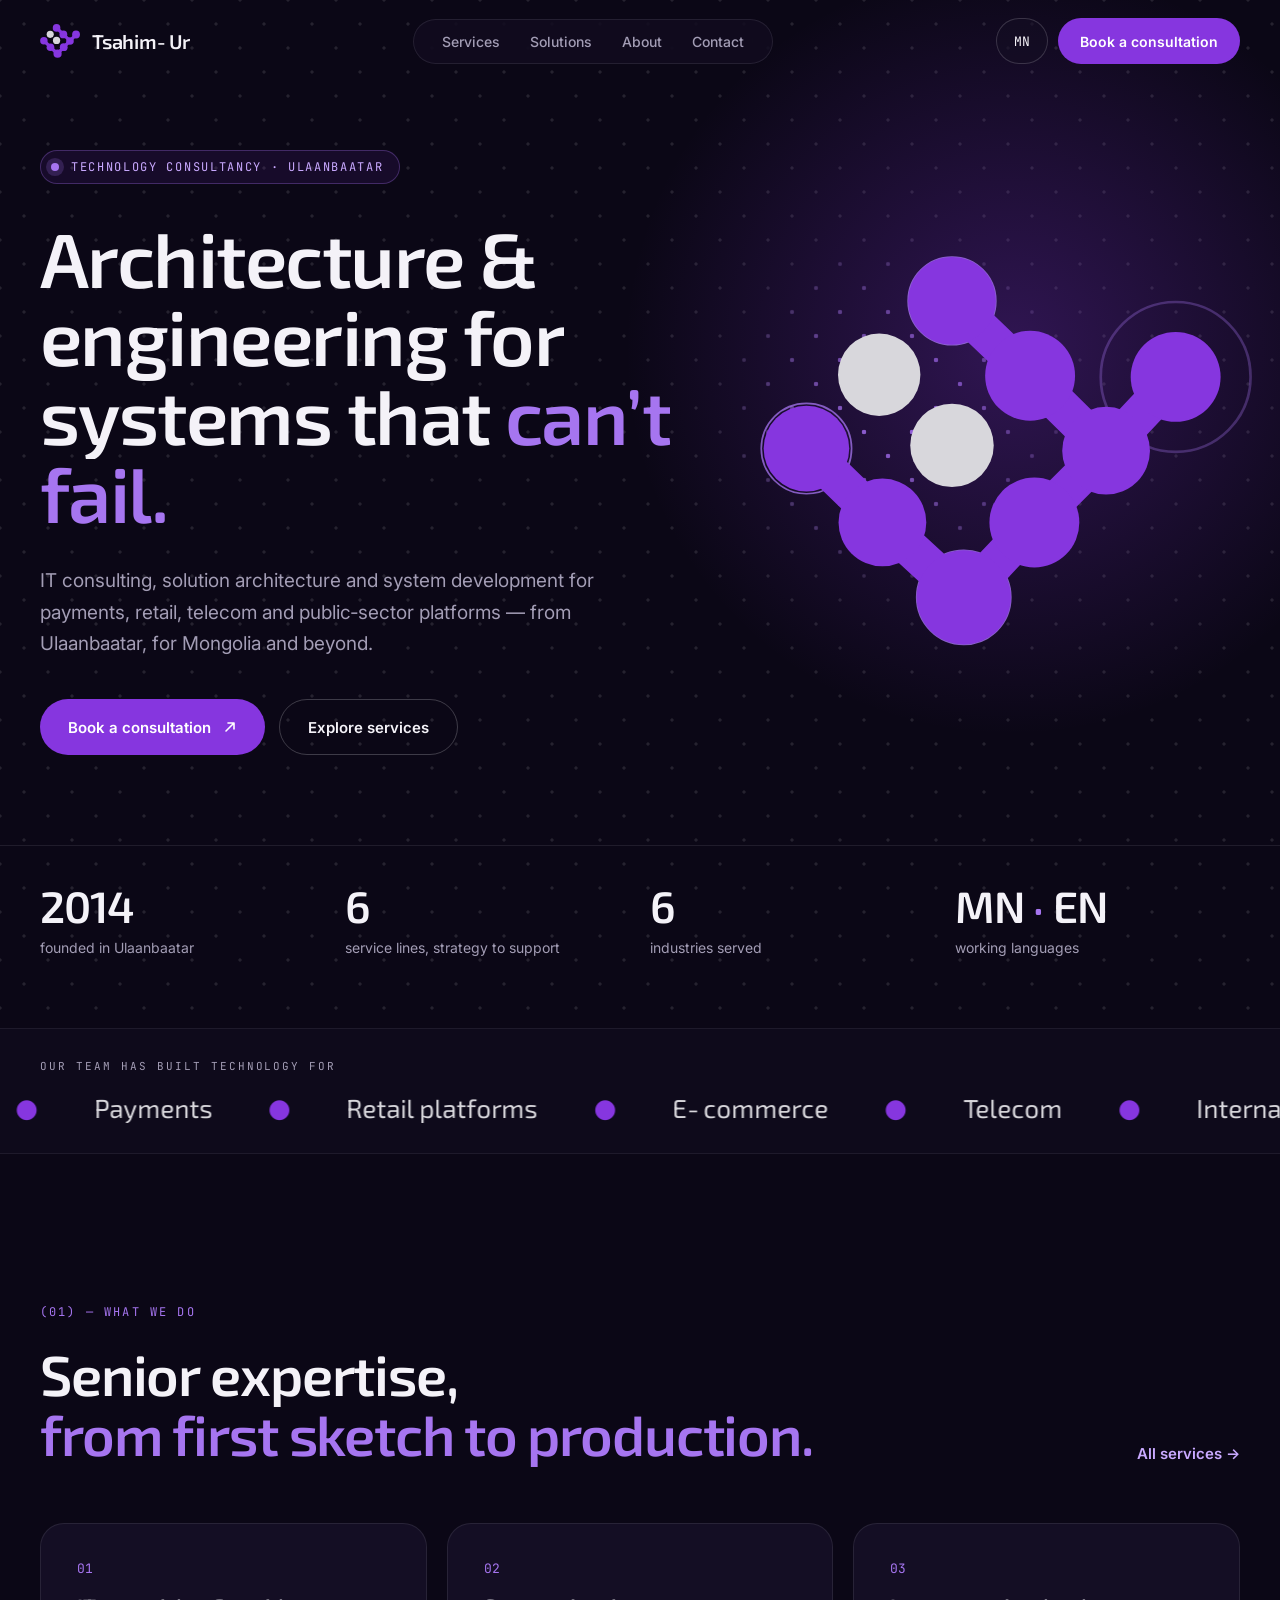
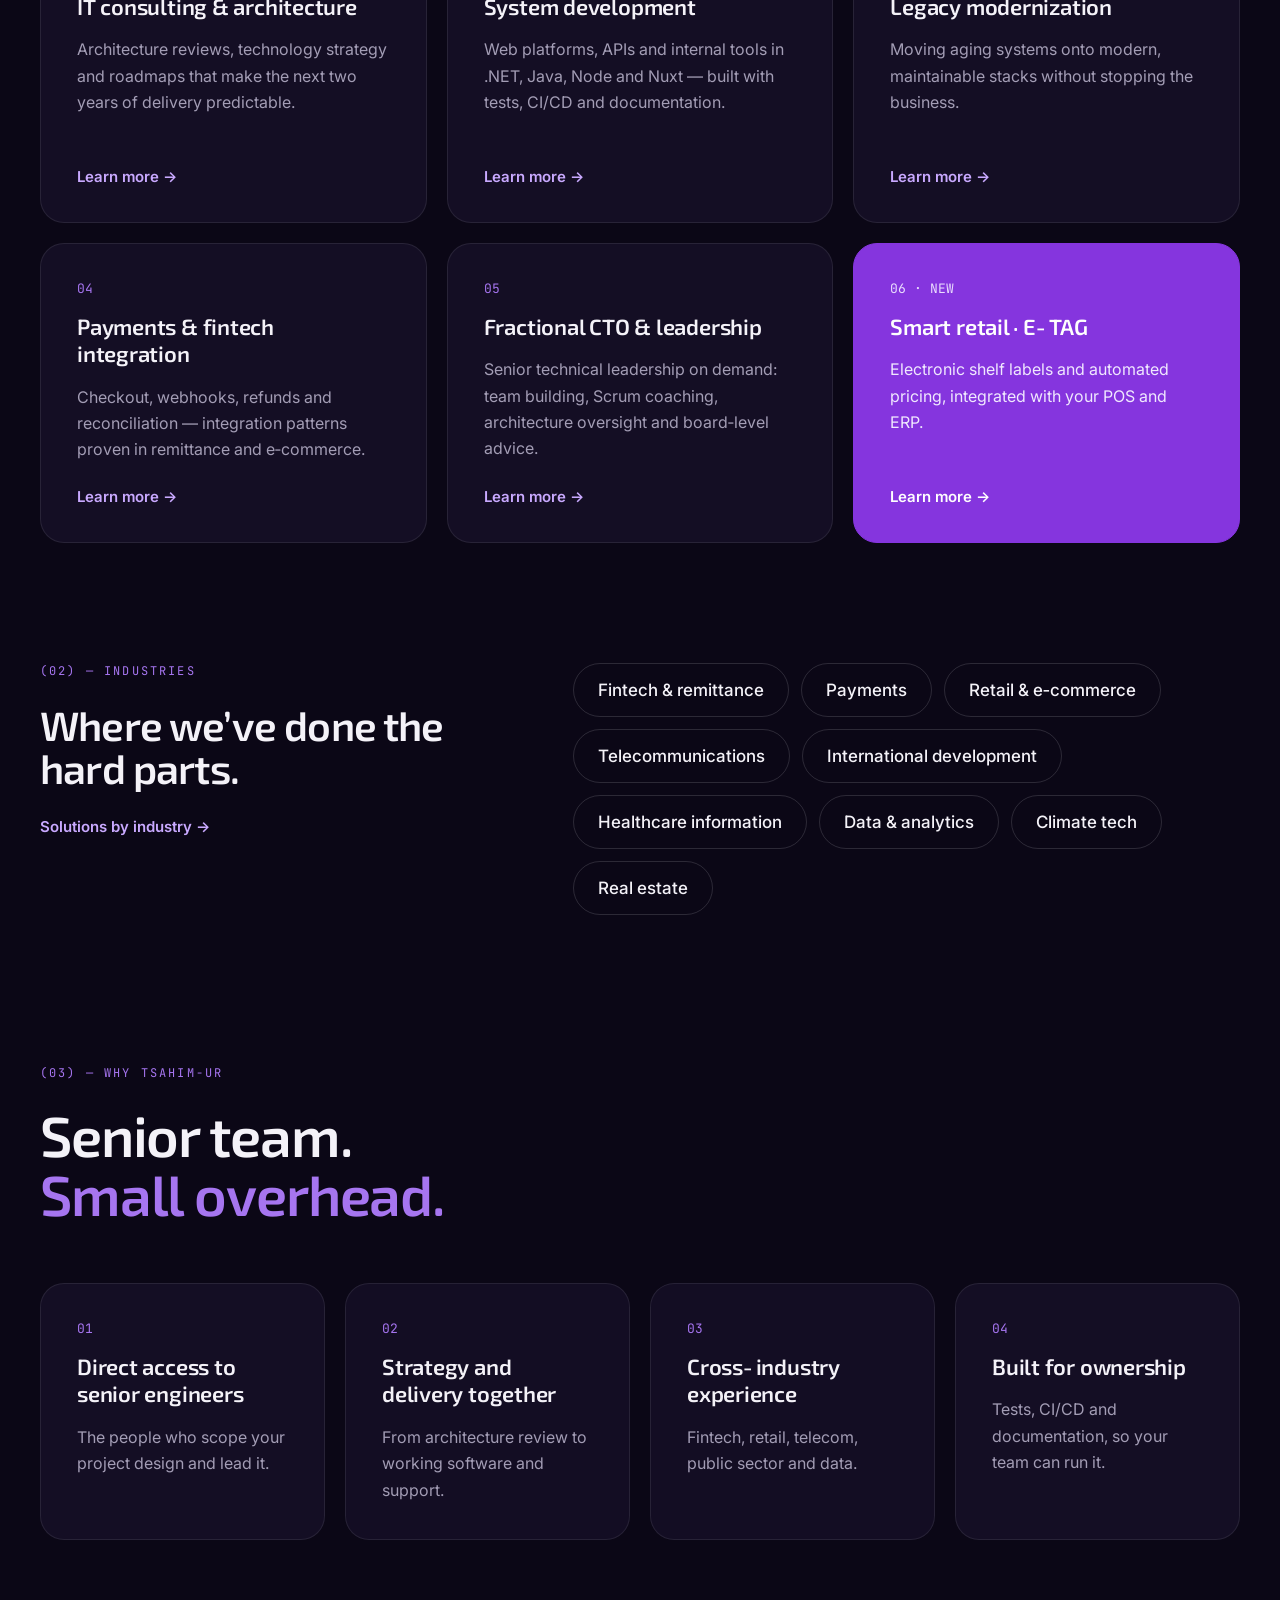
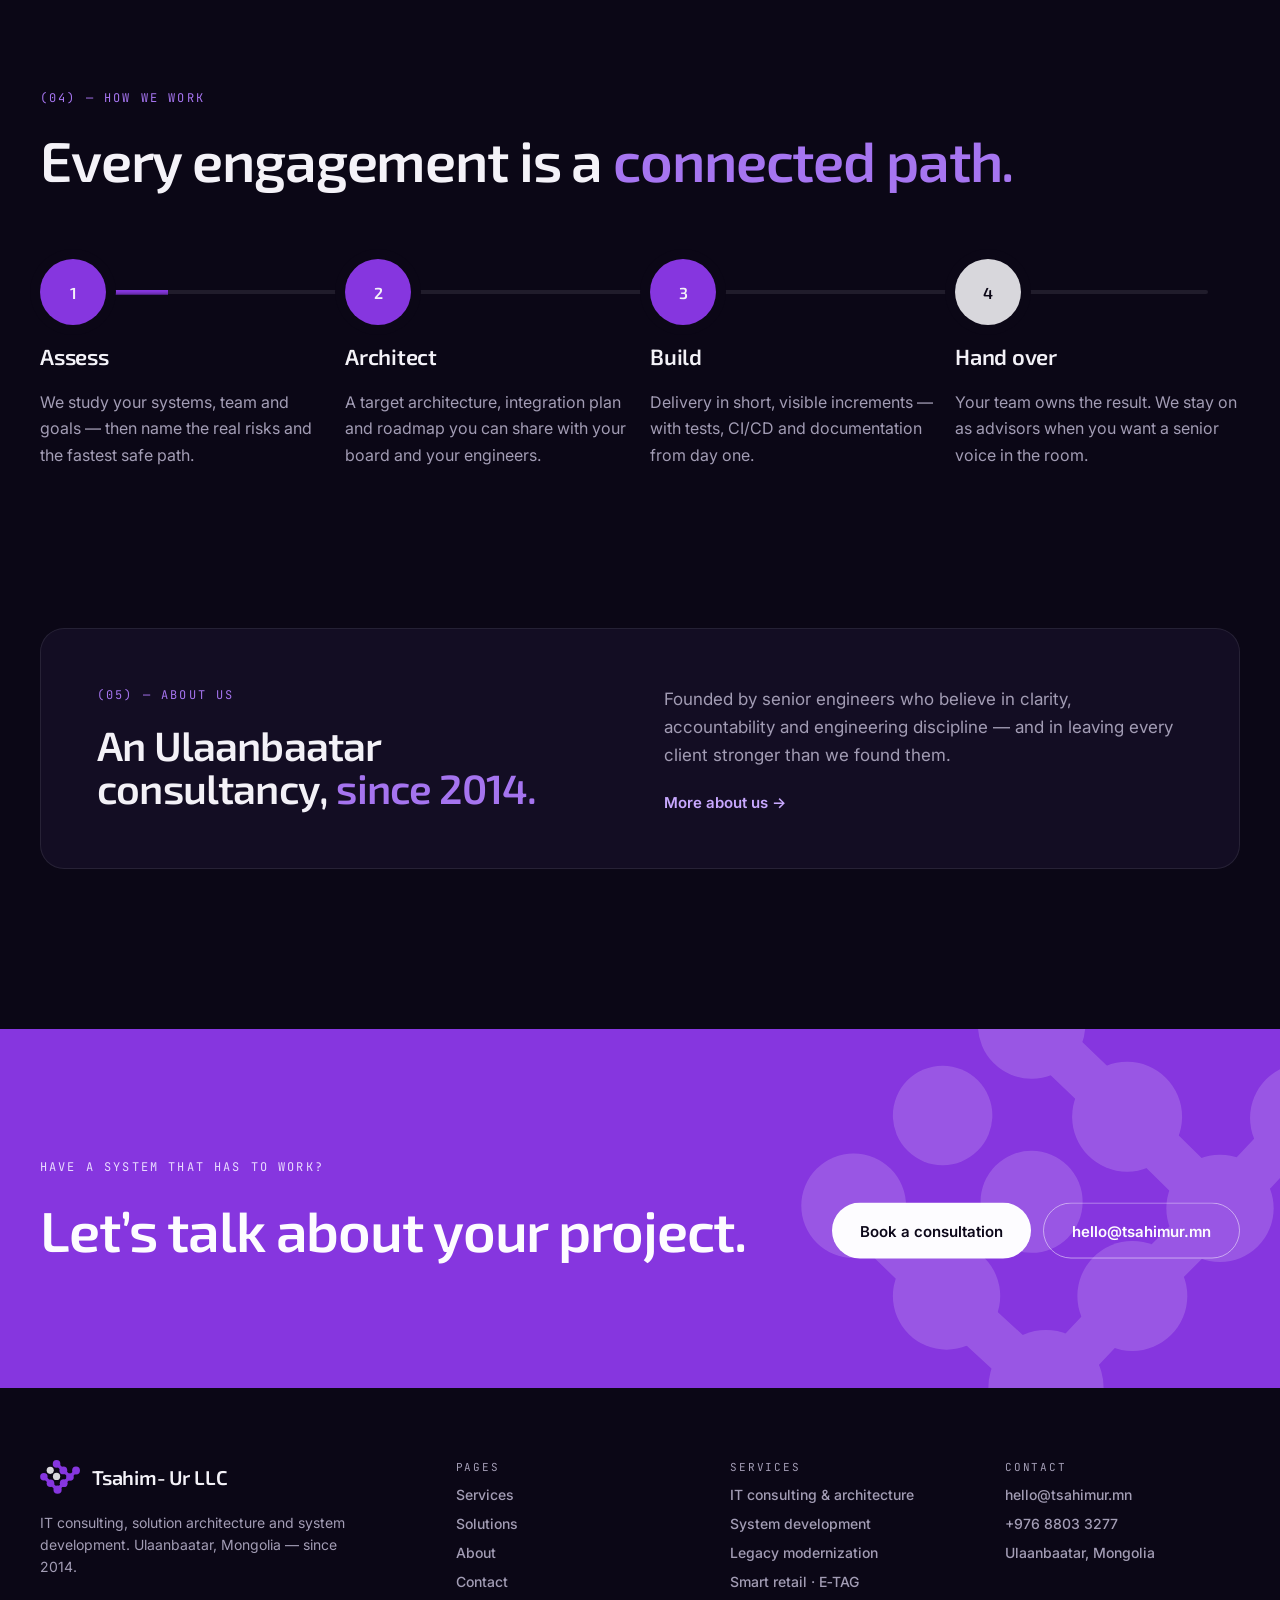
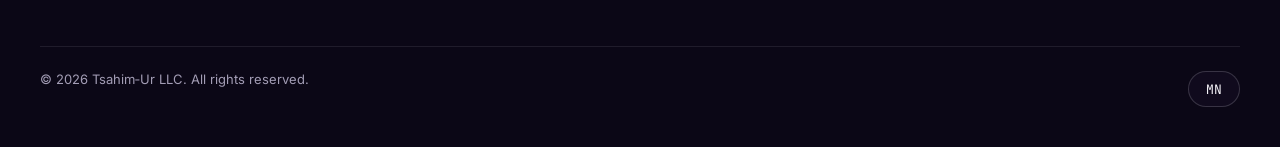
==== commit 4f3f5f4d: "fix links" ====
--- a/index.html
+++ b/index.html
@@ -14,11 +14,12 @@
   <link rel="alternate" hreflang="mn" href="https://tsahimur.mn/?lang=mn">
   <link rel="alternate" hreflang="x-default" href="https://tsahimur.mn/">
 
-  <link rel="icon" type="image/svg+xml" href="/assets/img/logo-mark.svg">
-  <link rel="icon" type="image/png" sizes="32x32" href="/assets/favicons/favicon-32.png">
-  <link rel="icon" type="image/png" sizes="16x16" href="/assets/favicons/favicon-16.png">
-  <link rel="apple-touch-icon" sizes="152x152" href="/assets/favicons/apple-touch-icon-ipad-retina-152x152.png">
-  <link rel="manifest" href="/assets/favicons/site.webmanifest">
+  <link rel="icon" sizes="48x48" href="favicon.ico">
+  <link rel="icon" type="image/svg+xml" href="assets/img/logo-mark.svg">
+  <link rel="icon" type="image/png" sizes="32x32" href="assets/favicons/favicon-32.png">
+  <link rel="icon" type="image/png" sizes="16x16" href="assets/favicons/favicon-16.png">
+  <link rel="apple-touch-icon" sizes="152x152" href="assets/favicons/apple-touch-icon-ipad-retina-152x152.png">
+  <link rel="manifest" href="assets/favicons/site.webmanifest">
 
   <meta property="og:type" content="website">
   <meta property="og:site_name" content="Tsahim-Ur LLC">
@@ -42,7 +43,7 @@
   <link rel="preconnect" href="https://fonts.googleapis.com">
   <link rel="preconnect" href="https://fonts.gstatic.com" crossorigin>
   <link rel="stylesheet" href="https://fonts.googleapis.com/css2?family=Exo+2:wght@300;400;500;600;700&family=Inter:wght@300;400;500;600;700&family=JetBrains+Mono:wght@400;500&display=swap">
-  <link rel="stylesheet" href="/assets/css/site.css?v=202611241729">
+  <link rel="stylesheet" href="assets/css/site.css?v=202611241809">
   <script>window.SITE_URL = "https://tsahimur.mn";</script>
 </head>
 <body data-page="home">
@@ -51,30 +52,30 @@
 <div class="cursor-ring" aria-hidden="true"></div>
 <header class="site-header">
   <div class="wrap">
-    <a class="brand" href="/" aria-label="Tsahim-Ur home">
+    <a class="brand" href="./" aria-label="Tsahim-Ur home">
       <svg aria-hidden="true" viewBox="4 2 856 730"><g fill="none" stroke="#8636DF" stroke-width="70" stroke-linecap="round" stroke-linejoin="round"><polyline points="358,86 504,226 646,366 776,228"/><polyline points="646,366 512,500 380,640 228,500 86,362"/></g><g fill="#8636DF"><circle cx="358" cy="86" r="82"/><circle cx="504" cy="226" r="84"/><circle cx="646" cy="366" r="82"/><circle cx="776" cy="228" r="84"/><circle cx="512" cy="500" r="84"/><circle cx="380" cy="640" r="88"/><circle cx="228" cy="500" r="82"/><circle cx="86" cy="362" r="80"/></g><g fill="#D8D7DC"><circle cx="222" cy="224" r="76"/><circle cx="358" cy="356" r="78"/></g></svg>
       <span>Tsahim‑Ur</span>
     </a>
     <nav class="nav-links" aria-label="Primary">
-      <a class="navlink" href="/services/"  data-i18n="nav_services">Services</a>
-      <a class="navlink" href="/solutions/"  data-i18n="nav_solutions">Solutions</a>
-      <a class="navlink" href="/about/"  data-i18n="nav_about">About</a>
-      <a class="navlink" href="/contact/"  data-i18n="nav_contact">Contact</a>
+      <a class="navlink" href="services/"  data-i18n="nav_services">Services</a>
+      <a class="navlink" href="solutions/"  data-i18n="nav_solutions">Solutions</a>
+      <a class="navlink" href="about/"  data-i18n="nav_about">About</a>
+      <a class="navlink" href="contact/"  data-i18n="nav_contact">Contact</a>
     </nav>
     <div class="header-actions">
       <button class="lang-btn" type="button" data-lang-toggle data-i18n-aria="lang_switch" aria-label="Switch language"><span data-lang-label>MN</span></button>
-      <a class="btn btn-v header-cta" data-magnetic href="/contact/" data-i18n="cta_book">Book a consultation</a>
+      <a class="btn btn-v header-cta" data-magnetic href="contact/" data-i18n="cta_book">Book a consultation</a>
       <button class="menu-btn" type="button" data-menu-btn aria-expanded="false" aria-controls="mobile-nav" data-i18n-aria="menu" aria-label="Open menu">
         <svg width="18" height="18" viewBox="0 0 18 18" fill="none" aria-hidden="true"><path d="M2 6h14M2 12h14" stroke="currentColor" stroke-width="1.5" stroke-linecap="round"/></svg>
       </button>
     </div>
   </div>
   <nav class="mobile-nav" id="mobile-nav" data-mobile-nav aria-label="Mobile">
-    <a class="navlink" href="/" data-i18n="nav_home">Home</a>
-    <a class="navlink" href="/services/" data-i18n="nav_services">Services</a>
-    <a class="navlink" href="/solutions/" data-i18n="nav_solutions">Solutions</a>
-    <a class="navlink" href="/about/" data-i18n="nav_about">About</a>
-    <a class="btn btn-v" href="/contact/" style="margin-top:8px;justify-content:center" data-i18n="cta_book">Book a consultation</a>
+    <a class="navlink" href="./" data-i18n="nav_home">Home</a>
+    <a class="navlink" href="services/" data-i18n="nav_services">Services</a>
+    <a class="navlink" href="solutions/" data-i18n="nav_solutions">Solutions</a>
+    <a class="navlink" href="about/" data-i18n="nav_about">About</a>
+    <a class="btn btn-v" href="contact/" style="margin-top:8px;justify-content:center" data-i18n="cta_book">Book a consultation</a>
   </nav>
 </header>
 <main id="main">
@@ -88,8 +89,8 @@
       <h1 class="h1" data-split data-i18n="hero_title">Architecture &amp; engineering for systems that <span class="ac">can’t fail.</span></h1>
       <p class="lead" data-fade style="margin-top:34px;max-width:560px" data-i18n="hero_sub">IT consulting, solution architecture and system development for payments, retail, telecom and public‑sector platforms — from Ulaanbaatar, for Mongolia and beyond.</p>
       <div data-fade style="display:flex;flex-wrap:wrap;gap:14px;margin-top:40px">
-        <a class="btn btn-v" data-magnetic href="/contact/"><span data-i18n="cta_book">Book a consultation</span><svg viewBox="0 0 14 14" fill="none" aria-hidden="true"><path d="M3 11L11 3M5 3h6v6" stroke="currentColor" stroke-width="1.6" stroke-linecap="round" stroke-linejoin="round"/></svg></a>
-        <a class="btn btn-o" data-magnetic href="/services/" data-i18n="cta_services">Explore services</a>
+        <a class="btn btn-v" data-magnetic href="contact/"><span data-i18n="cta_book">Book a consultation</span><svg viewBox="0 0 14 14" fill="none" aria-hidden="true"><path d="M3 11L11 3M5 3h6v6" stroke="currentColor" stroke-width="1.6" stroke-linecap="round" stroke-linejoin="round"/></svg></a>
+        <a class="btn btn-o" data-magnetic href="services/" data-i18n="cta_services">Explore services</a>
       </div>
     </div>
     <div class="hero-mark" data-tilt>
@@ -129,15 +130,15 @@
   <div class="wrap">
     <div class="head-row">
       <div><div class="eyebrow" data-reveal data-i18n="hs_eyebrow">(01) — What we do</div><h2 class="h2" data-reveal data-i18n="hs_title">Senior expertise,<br><span class="ac">from first sketch to production.</span></h2></div>
-      <a class="arrow-link" data-reveal href="/services/" data-i18n="hs_all">All services →</a>
+      <a class="arrow-link" data-reveal href="services/" data-i18n="hs_all">All services →</a>
     </div>
     <div class="g3">
-      <a class="card pad" data-stagger href="/services/#s1" style="min-height:300px"><span class="mono ac" style="font-size:13px">01</span><h3 class="h3" data-i18n="svc1_t">IT consulting &amp; architecture</h3><p class="body" data-i18n="svc1_d">Architecture reviews, technology strategy and roadmaps that make the next two years of delivery predictable.</p><span class="arrow-link" style="margin-top:auto" data-i18n="learn_more">Learn more →</span></a>
-      <a class="card pad" data-stagger href="/services/#s2" style="min-height:300px"><span class="mono ac" style="font-size:13px">02</span><h3 class="h3" data-i18n="svc2_t">System development</h3><p class="body" data-i18n="svc2_d">Web platforms, APIs and internal tools in .NET, Java, Node and Nuxt — built with tests, CI/CD and documentation.</p><span class="arrow-link" style="margin-top:auto" data-i18n="learn_more">Learn more →</span></a>
-      <a class="card pad" data-stagger href="/services/#s3" style="min-height:300px"><span class="mono ac" style="font-size:13px">03</span><h3 class="h3" data-i18n="svc3_t">Legacy modernization</h3><p class="body" data-i18n="svc3_d">Moving aging systems onto modern, maintainable stacks without stopping the business.</p><span class="arrow-link" style="margin-top:auto" data-i18n="learn_more">Learn more →</span></a>
-      <a class="card pad" data-stagger href="/services/#s4" style="min-height:300px"><span class="mono ac" style="font-size:13px">04</span><h3 class="h3" data-i18n="svc4_t">Payments &amp; fintech integration</h3><p class="body" data-i18n="svc4_d">Checkout, webhooks, refunds and reconciliation — integration patterns proven in remittance and e‑commerce.</p><span class="arrow-link" style="margin-top:auto" data-i18n="learn_more">Learn more →</span></a>
-      <a class="card pad" data-stagger href="/services/#s5" style="min-height:300px"><span class="mono ac" style="font-size:13px">05</span><h3 class="h3" data-i18n="svc5_t">Fractional CTO &amp; leadership</h3><p class="body" data-i18n="svc5_d">Senior technical leadership on demand: team building, Scrum coaching, architecture oversight and board‑level advice.</p><span class="arrow-link" style="margin-top:auto" data-i18n="learn_more">Learn more →</span></a>
-      <a class="card pad feature" data-stagger href="/services/#s6" style="min-height:300px"><span class="mono" style="font-size:13px;color:#EBDDFF" data-i18n="svc6_badge">06 · NEW</span><h3 class="h3" data-i18n="svc6_t">Smart retail · E‑TAG</h3><p style="margin:0;font-size:16px;line-height:1.65;color:#F1E9FF" data-i18n="svc6_d">Electronic shelf labels and automated pricing, integrated with your POS and ERP.</p><span style="margin-top:auto;font-weight:600;font-size:15px" data-i18n="learn_more">Learn more →</span></a>
+      <a class="card pad" data-stagger href="services/#s1" style="min-height:300px"><span class="mono ac" style="font-size:13px">01</span><h3 class="h3" data-i18n="svc1_t">IT consulting &amp; architecture</h3><p class="body" data-i18n="svc1_d">Architecture reviews, technology strategy and roadmaps that make the next two years of delivery predictable.</p><span class="arrow-link" style="margin-top:auto" data-i18n="learn_more">Learn more →</span></a>
+      <a class="card pad" data-stagger href="services/#s2" style="min-height:300px"><span class="mono ac" style="font-size:13px">02</span><h3 class="h3" data-i18n="svc2_t">System development</h3><p class="body" data-i18n="svc2_d">Web platforms, APIs and internal tools in .NET, Java, Node and Nuxt — built with tests, CI/CD and documentation.</p><span class="arrow-link" style="margin-top:auto" data-i18n="learn_more">Learn more →</span></a>
+      <a class="card pad" data-stagger href="services/#s3" style="min-height:300px"><span class="mono ac" style="font-size:13px">03</span><h3 class="h3" data-i18n="svc3_t">Legacy modernization</h3><p class="body" data-i18n="svc3_d">Moving aging systems onto modern, maintainable stacks without stopping the business.</p><span class="arrow-link" style="margin-top:auto" data-i18n="learn_more">Learn more →</span></a>
+      <a class="card pad" data-stagger href="services/#s4" style="min-height:300px"><span class="mono ac" style="font-size:13px">04</span><h3 class="h3" data-i18n="svc4_t">Payments &amp; fintech integration</h3><p class="body" data-i18n="svc4_d">Checkout, webhooks, refunds and reconciliation — integration patterns proven in remittance and e‑commerce.</p><span class="arrow-link" style="margin-top:auto" data-i18n="learn_more">Learn more →</span></a>
+      <a class="card pad" data-stagger href="services/#s5" style="min-height:300px"><span class="mono ac" style="font-size:13px">05</span><h3 class="h3" data-i18n="svc5_t">Fractional CTO &amp; leadership</h3><p class="body" data-i18n="svc5_d">Senior technical leadership on demand: team building, Scrum coaching, architecture oversight and board‑level advice.</p><span class="arrow-link" style="margin-top:auto" data-i18n="learn_more">Learn more →</span></a>
+      <a class="card pad feature" data-stagger href="services/#s6" style="min-height:300px"><span class="mono" style="font-size:13px;color:#EBDDFF" data-i18n="svc6_badge">06 · NEW</span><h3 class="h3" data-i18n="svc6_t">Smart retail · E‑TAG</h3><p style="margin:0;font-size:16px;line-height:1.65;color:#F1E9FF" data-i18n="svc6_d">Electronic shelf labels and automated pricing, integrated with your POS and ERP.</p><span style="margin-top:auto;font-weight:600;font-size:15px" data-i18n="learn_more">Learn more →</span></a>
     </div>
   </div>
 </section>
@@ -147,7 +148,7 @@
     <div>
       <div class="eyebrow" data-reveal data-i18n="hi_eyebrow">(02) — Industries</div>
       <h2 class="h2 sm" data-reveal data-i18n="hi_title">Where we’ve done the hard parts.</h2>
-      <a class="arrow-link" data-reveal href="/solutions/" style="margin-top:28px" data-i18n="hi_link">Solutions by industry →</a>
+      <a class="arrow-link" data-reveal href="solutions/" style="margin-top:28px" data-i18n="hi_link">Solutions by industry →</a>
     </div>
     <div data-reveal style="display:flex;flex-wrap:wrap;gap:12px">
       <span class="pill" data-i18n="chip1">Fintech &amp; remittance</span><span class="pill" data-i18n="chip2">Payments</span><span class="pill" data-i18n="chip3">Retail &amp; e‑commerce</span><span class="pill" data-i18n="chip4">Telecommunications</span><span class="pill" data-i18n="chip5">International development</span><span class="pill" data-i18n="chip6">Healthcare information</span><span class="pill" data-i18n="chip7">Data &amp; analytics</span><span class="pill" data-i18n="chip8">Climate tech</span><span class="pill" data-i18n="chip9">Real estate</span>
@@ -188,7 +189,7 @@
   <div class="wrap">
     <div class="card split" data-reveal style="padding:56px;align-items:center;gap:48px">
       <div><div class="eyebrow" style="margin-bottom:20px" data-i18n="ha_eyebrow">(05) — About us</div><h2 class="h2 sm" data-i18n="ha_title">An Ulaanbaatar consultancy, <span class="ac">since 2014.</span></h2></div>
-      <div style="display:flex;flex-direction:column;gap:24px;align-items:flex-start"><p class="lead" style="font-size:17px" data-i18n="ha_body">Founded by senior engineers who believe in clarity, accountability and engineering discipline — and in leaving every client stronger than we found them.</p><a class="arrow-link" href="/about/" data-i18n="ha_link">More about us →</a></div>
+      <div style="display:flex;flex-direction:column;gap:24px;align-items:flex-start"><p class="lead" style="font-size:17px" data-i18n="ha_body">Founded by senior engineers who believe in clarity, accountability and engineering discipline — and in leaving every client stronger than we found them.</p><a class="arrow-link" href="about/" data-i18n="ha_link">More about us →</a></div>
     </div>
   </div>
 </section>
@@ -201,7 +202,7 @@
       <h2 class="h2" data-reveal style="color:#fff" data-i18n="band_title">Let’s talk about your project.</h2>
     </div>
     <div data-reveal style="display:flex;flex-wrap:wrap;gap:12px">
-      <a class="btn btn-w" data-magnetic href="/contact/" data-i18n="cta_book">Book a consultation</a>
+      <a class="btn btn-w" data-magnetic href="contact/" data-i18n="cta_book">Book a consultation</a>
       <a class="btn btn-ow" data-magnetic href="mailto:hello@tsahimur.mn">hello@tsahimur.mn</a>
     </div>
   </div>
@@ -215,17 +216,17 @@
       </div>
       <nav class="foot-col" aria-label="Footer">
         <span class="foot-label" data-i18n="foot_pages">Pages</span>
-        <a class="navlink" href="/services/" data-i18n="nav_services">Services</a>
-        <a class="navlink" href="/solutions/" data-i18n="nav_solutions">Solutions</a>
-        <a class="navlink" href="/about/" data-i18n="nav_about">About</a>
-        <a class="navlink" href="/contact/" data-i18n="nav_contact">Contact</a>
+        <a class="navlink" href="services/" data-i18n="nav_services">Services</a>
+        <a class="navlink" href="solutions/" data-i18n="nav_solutions">Solutions</a>
+        <a class="navlink" href="about/" data-i18n="nav_about">About</a>
+        <a class="navlink" href="contact/" data-i18n="nav_contact">Contact</a>
       </nav>
       <div class="foot-col">
         <span class="foot-label" data-i18n="foot_services">Services</span>
-        <a class="navlink" href="/services/#s1" data-i18n="svc1_t">IT consulting &amp; architecture</a>
-        <a class="navlink" href="/services/#s2" data-i18n="svc2_t">System development</a>
-        <a class="navlink" href="/services/#s3" data-i18n="svc3_t">Legacy modernization</a>
-        <a class="navlink" href="/services/#s6" data-i18n="svc6_t">Smart retail · E‑TAG</a>
+        <a class="navlink" href="services/#s1" data-i18n="svc1_t">IT consulting &amp; architecture</a>
+        <a class="navlink" href="services/#s2" data-i18n="svc2_t">System development</a>
+        <a class="navlink" href="services/#s3" data-i18n="svc3_t">Legacy modernization</a>
+        <a class="navlink" href="services/#s6" data-i18n="svc6_t">Smart retail · E‑TAG</a>
       </div>
       <div class="foot-col">
         <span class="foot-label" data-i18n="foot_contact">Contact</span>
@@ -241,10 +242,10 @@
     </div>
   </div>
 </footer>
-<script src="/assets/js/i18n.js?v=202611241729"></script>
-<script src="/assets/vendor/gsap.min.js"></script>
-<script src="/assets/vendor/ScrollTrigger.min.js"></script>
-<script src="/assets/vendor/lenis.min.js"></script>
-<script src="/assets/js/site.js?v=202611241729"></script>
+<script src="assets/js/i18n.js?v=202611241809"></script>
+<script src="assets/vendor/gsap.min.js"></script>
+<script src="assets/vendor/ScrollTrigger.min.js"></script>
+<script src="assets/vendor/lenis.min.js"></script>
+<script src="assets/js/site.js?v=202611241809"></script>
 </body>
 </html>
